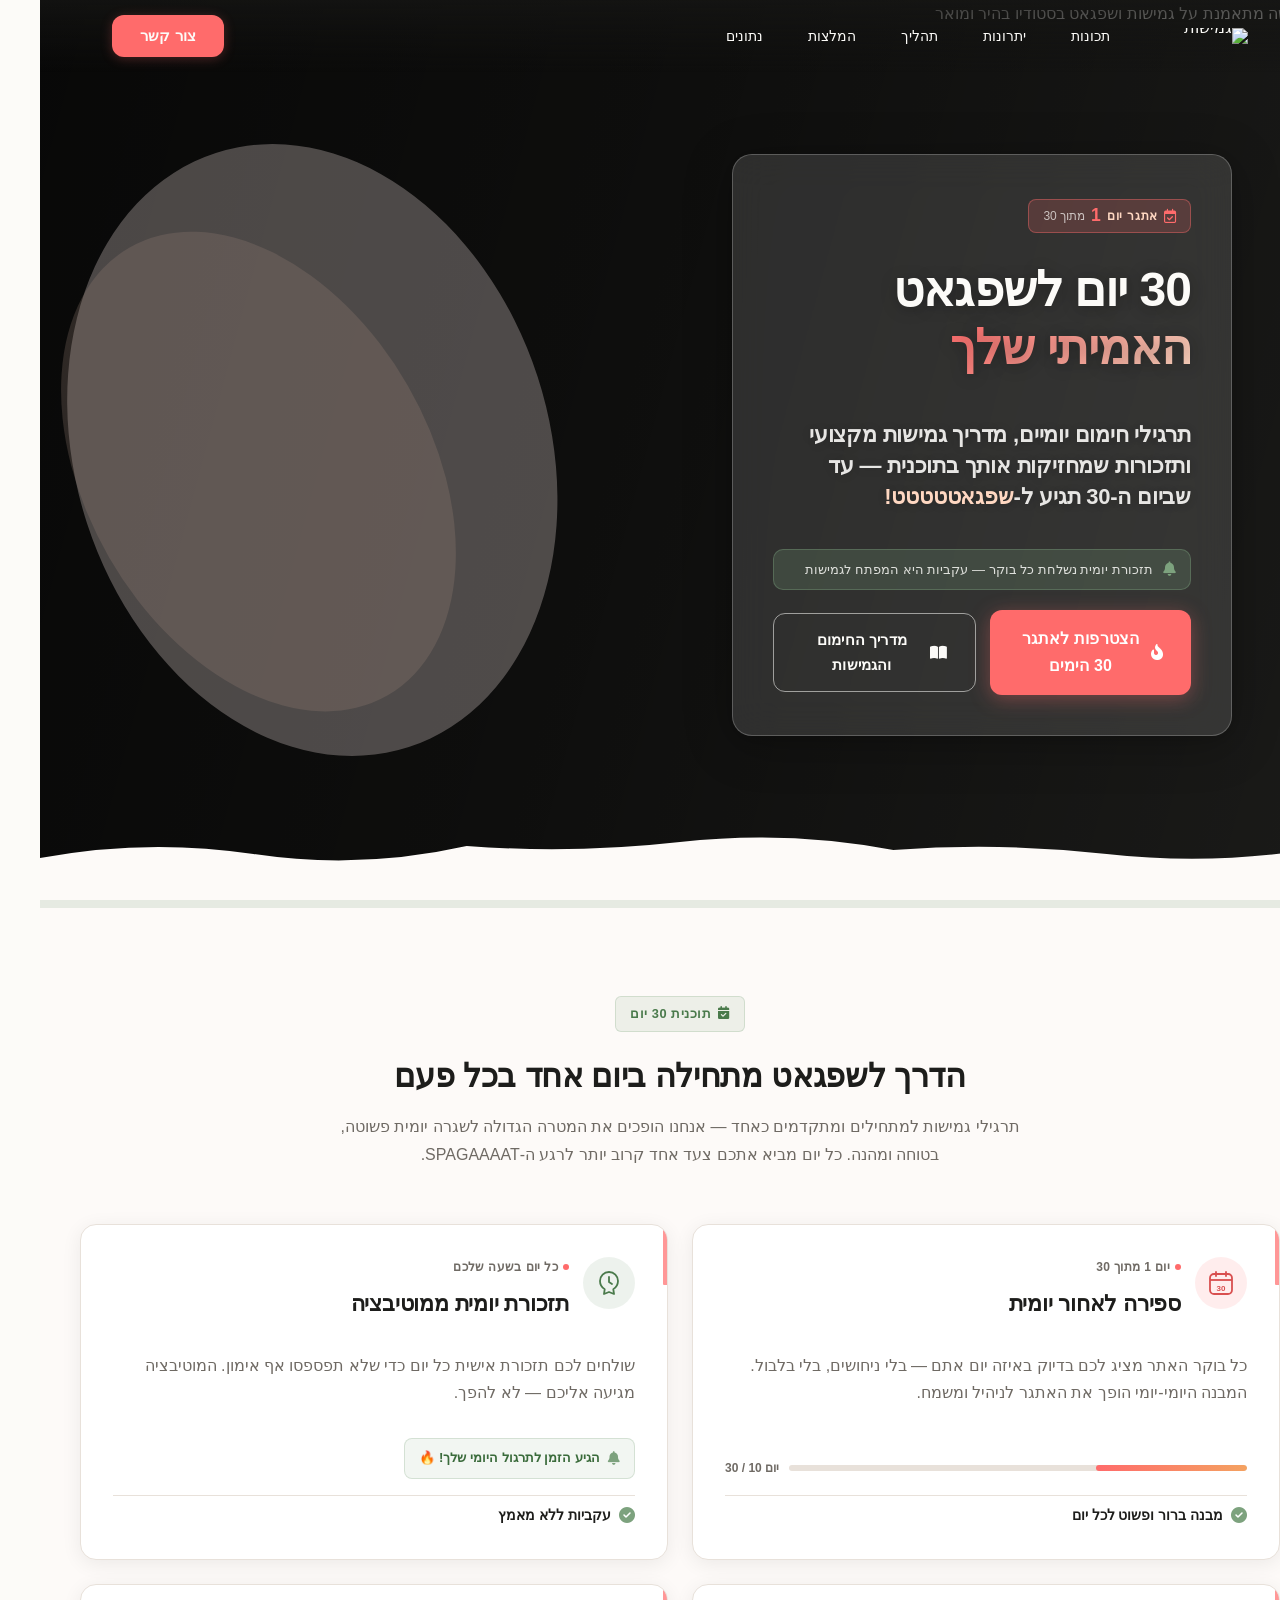
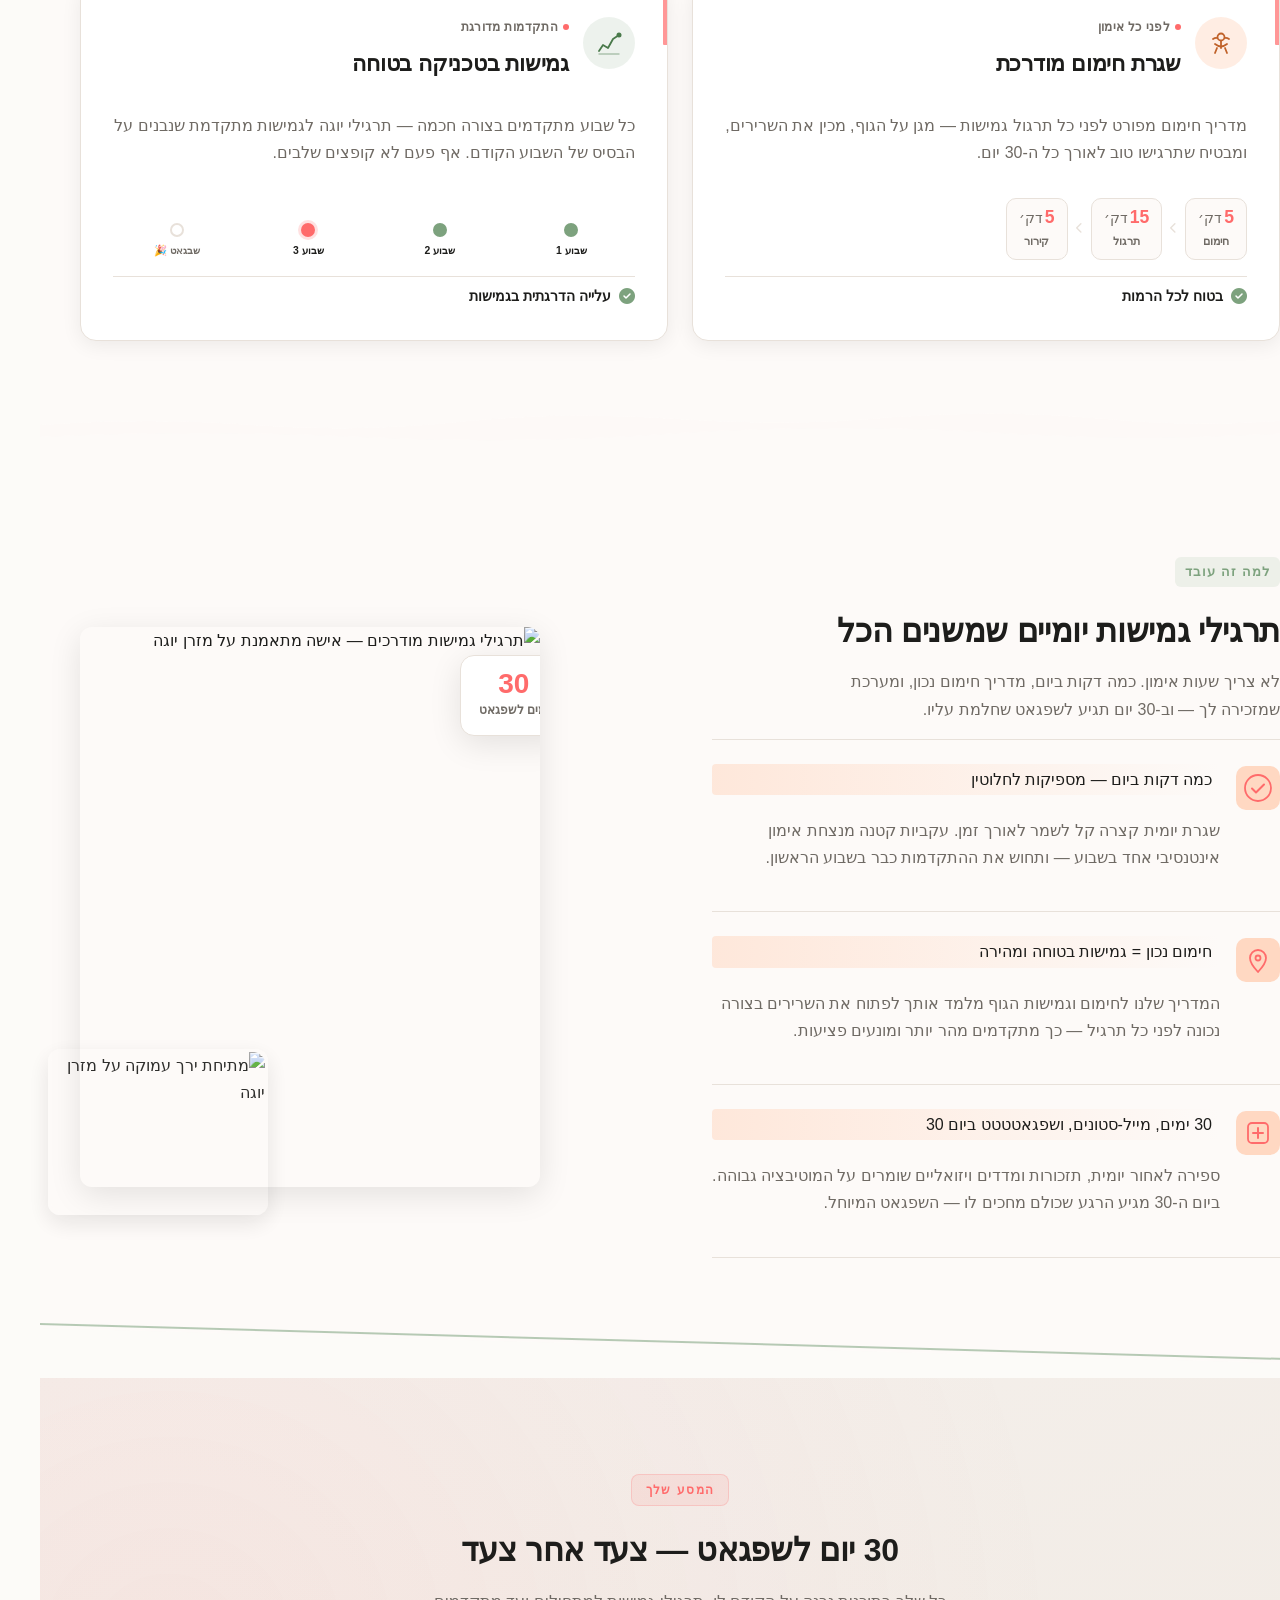
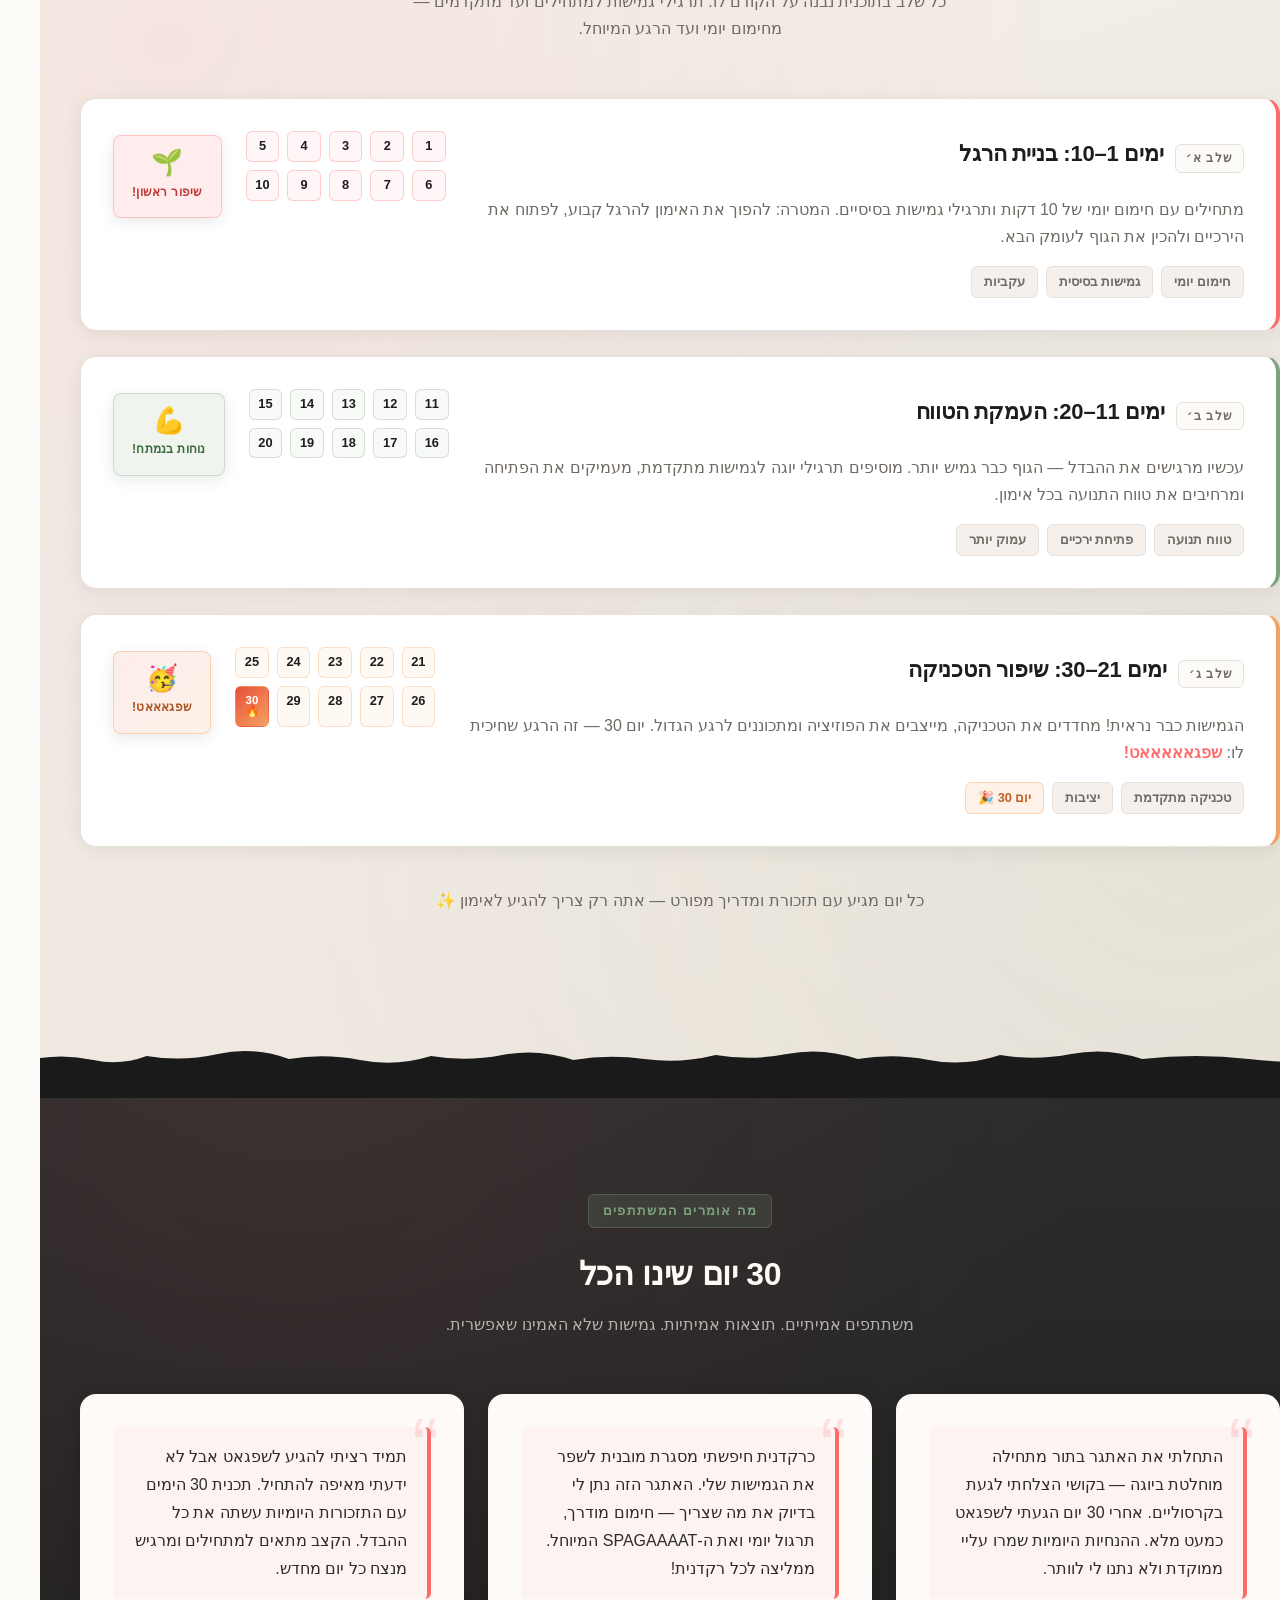
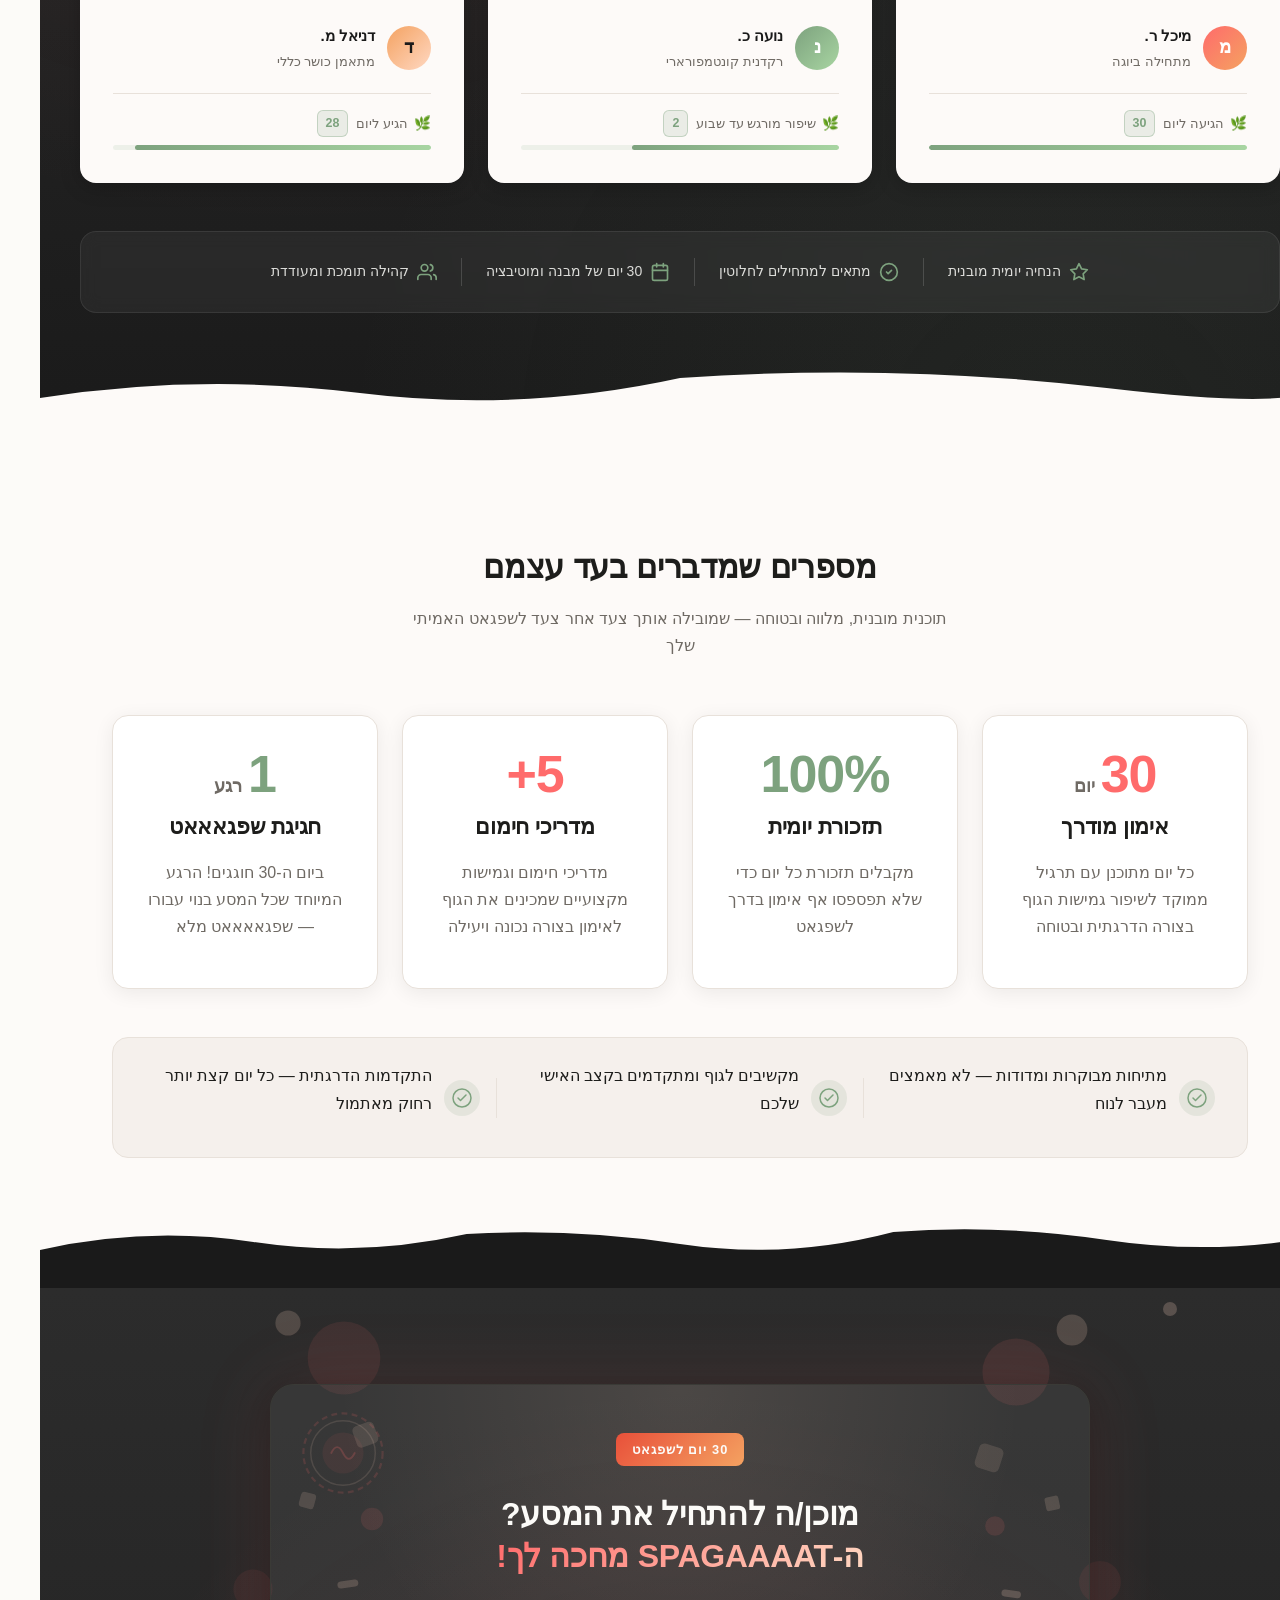
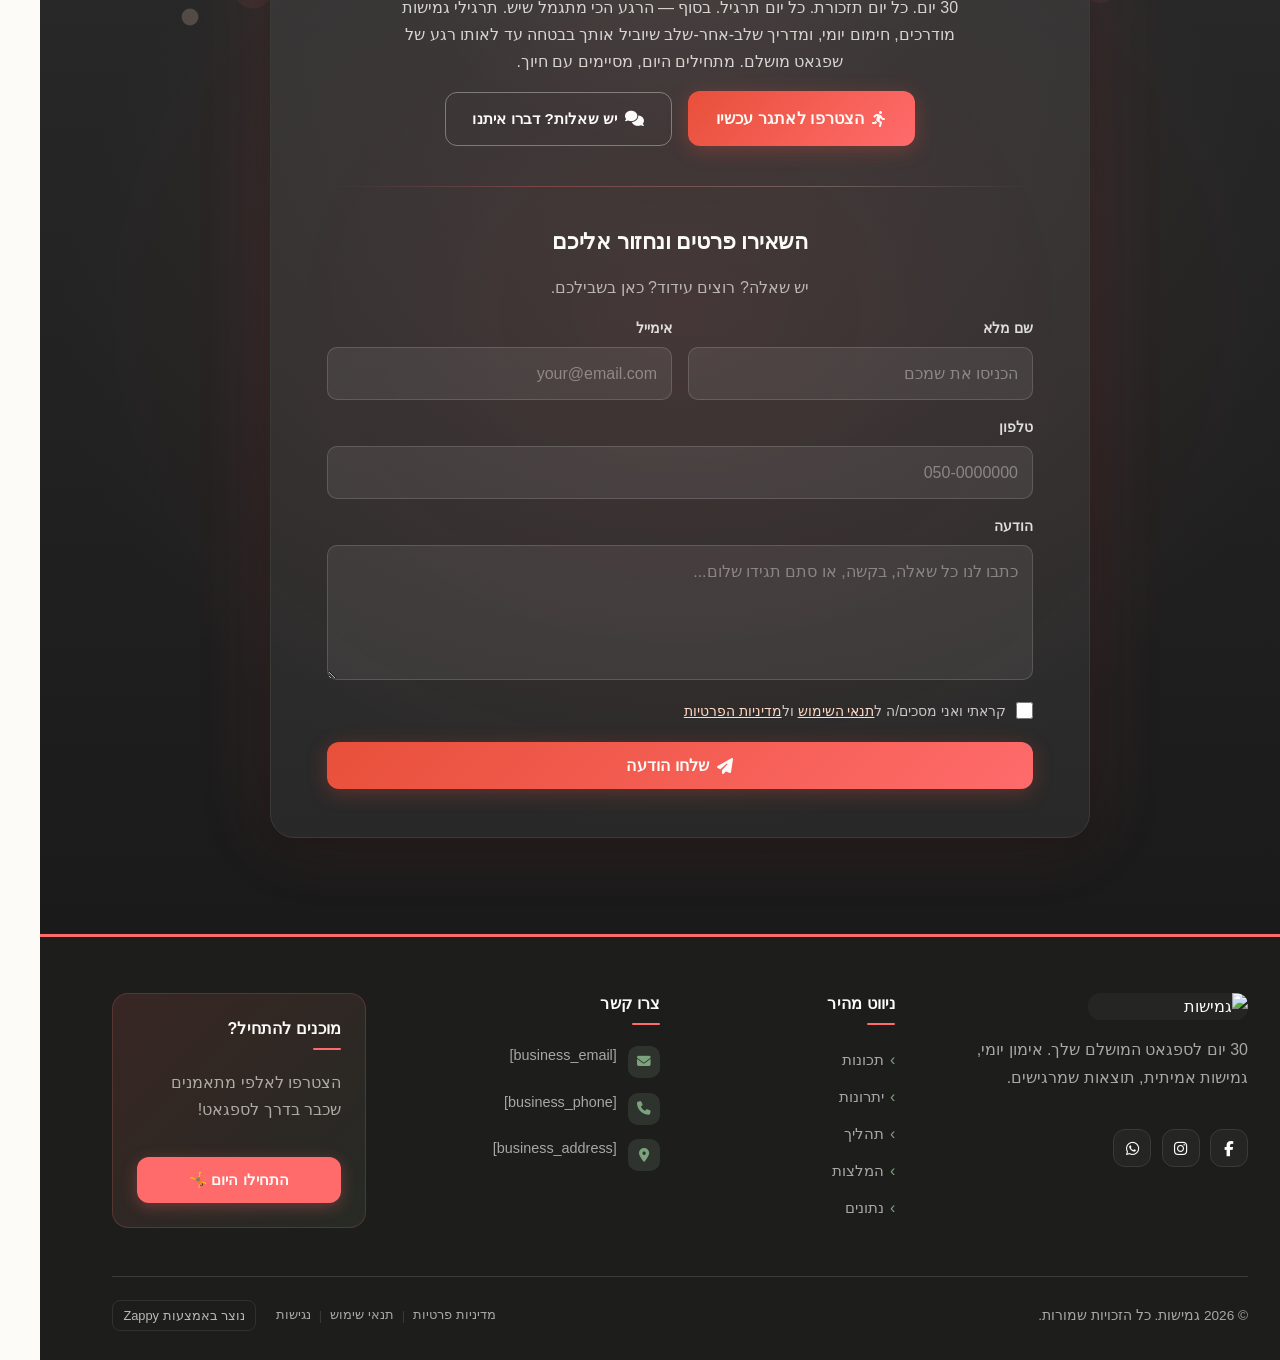
==== index.html @ 439f0828 "Background sync: Progressive GitHub Sync" ====
<!DOCTYPE html>
<html lang="he" dir="rtl">
<head>
    <meta charset="UTF-8">
    <meta name="viewport" content="width=device-width, initial-scale=1.0">
    <meta name="robots" content="index, follow">
    <title>גמישות — גמישות</title>
    <meta name="description" content="A 30-day splits challenge website that counts down each day and sends daily reminders to practice the splits. The site features a warm-up and flexibility guide ">
    <meta name="keywords" content="גמישות, תרגילי גמישות למתחילים, גמישות, תרגילי יוגה לגמישות מתקדמת">
    
    <!-- Favicons -->
    <link rel="icon" type="image/x-icon" href="/assets/favicon.ico">
    <link rel="icon" type="image/png" sizes="16x16" href="/assets/favicon-16x16.png">
    <link rel="icon" type="image/png" sizes="32x32" href="/assets/favicon-32x32.png">
    <link rel="icon" type="image/png" sizes="48x48" href="/assets/favicon-48x48.png">
    <link rel="icon" type="image/png" sizes="192x192" href="/assets/favicon-192x192.png">
    <link rel="icon" type="image/png" sizes="512x512" href="/assets/favicon-512x512.png">
    <link rel="apple-touch-icon" href="/assets/apple-touch-icon.png">
    <!-- Zappy Analytics -->
<script>
(function() {
  'use strict';
  
  // Configuration
  var config = {
    websiteId: 'da59eb76-eee5-4b2c-bd40-662107f26c47',
    apiUrl: 'https://api.zappy5.com/api/analytics/track',
    sessionDuration: 30 * 60 * 1000, // 30 minutes
    visitorDuration: 30 * 24 * 60 * 60 * 1000, // 30 days
    trackPageViews: true,
    trackClicks: true,
    trackFormSubmissions: true
  };
  
  // Generate or retrieve persistent visitor ID (30 days)
  function getVisitorId() {
    var visitorKey = 'zappy_visitor_' + config.websiteId;
    var visitor = null;
    
    try {
      visitor = localStorage.getItem(visitorKey);
      if (visitor) {
        var visitorData = JSON.parse(visitor);
        var now = Date.now();
        
        // Check if visitor ID is still valid (30 days)
        if (now - visitorData.created < config.visitorDuration) {
          // Update last seen timestamp
          visitorData.lastSeen = now;
          localStorage.setItem(visitorKey, JSON.stringify(visitorData));
          return visitorData.id;
        }
      }
    } catch (e) {
      console.warn('Zappy Analytics: LocalStorage not available');
    }
    
    // Generate new visitor ID
    var newVisitorId = 'zv_' + Date.now() + '_' + Math.random().toString(36).substr(2, 9);
    
    try {
      localStorage.setItem(visitorKey, JSON.stringify({
        id: newVisitorId,
        created: Date.now(),
        lastSeen: Date.now()
      }));
    } catch (e) {
      // Continue without local storage
    }
    
    return newVisitorId;
  }
  
  // Generate or retrieve session ID (30 minutes)
  function getSessionId() {
    var sessionKey = 'zappy_session_' + config.websiteId;
    var session = null;
    
    try {
      session = sessionStorage.getItem(sessionKey);
      if (session) {
        var sessionData = JSON.parse(session);
        var now = Date.now();
        
        // Check if session is still valid
        if (now - sessionData.timestamp < config.sessionDuration) {
          // Update timestamp
          sessionData.timestamp = now;
          sessionStorage.setItem(sessionKey, JSON.stringify(sessionData));
          return sessionData.id;
        }
      }
    } catch (e) {
      console.warn('Zappy Analytics: SessionStorage not available');
    }
    
    // Generate new session ID
    var newSessionId = 'zs_' + Date.now() + '_' + Math.random().toString(36).substr(2, 9);
    
    try {
      sessionStorage.setItem(sessionKey, JSON.stringify({
        id: newSessionId,
        timestamp: Date.now()
      }));
    } catch (e) {
      // Continue without session storage
    }
    
    return newSessionId;
  }
  
  var visitorId = getVisitorId();
  var sessionId = getSessionId();
  
  // Track an event
  function trackEvent(eventType, data) {
    data = data || {};
    
    var eventData = {
      website_id: config.websiteId,
      event_type: eventType,
      page_path: window.location.pathname,
      referrer: document.referrer || 'direct',
      visitor_id: visitorId,
      session_id: sessionId,
      metadata: data
    };
    
    // Use sendBeacon if available (better for page unload events)
    if (navigator.sendBeacon) {
      var blob = new Blob([JSON.stringify(eventData)], { type: 'application/json' });
      navigator.sendBeacon(config.apiUrl, blob);
    } else {
      // Fallback to fetch
      fetch(config.apiUrl, {
        method: 'POST',
        headers: {
          'Content-Type': 'application/json'
        },
        body: JSON.stringify(eventData),
        keepalive: true
      }).catch(function(error) {
        console.warn('Zappy Analytics: Failed to track event', error);
      });
    }
  }
  
  // Track page view
  if (config.trackPageViews) {
    trackEvent('pageview', {
      title: document.title,
      url: window.location.href
    });
  }
  
  // Track clicks on important elements
  if (config.trackClicks) {
    document.addEventListener('click', function(e) {
      var target = e.target;
      
      // Track button clicks (counted as actions)
      if (target.tagName === 'BUTTON' || target.closest('button')) {
        var button = target.tagName === 'BUTTON' ? target : target.closest('button');
        trackEvent('click', {
          element: 'button',
          text: button.textContent.trim().substring(0, 100),
          id: button.id || null,
          class: button.className || null
        });
      }
      
      // Track link clicks (navigation - not counted as actions)
      else if (target.tagName === 'A' || target.closest('a')) {
        var link = target.tagName === 'A' ? target : target.closest('a');
        trackEvent('navigation', {
          element: 'link',
          text: link.textContent.trim().substring(0, 100),
          href: link.href,
          external: link.hostname !== window.location.hostname
        });
      }
    }, true);
  }
  
  // Track form submissions
  if (config.trackFormSubmissions) {
    document.addEventListener('submit', function(e) {
      var form = e.target;
      
      trackEvent('form_submit', {
        form_id: form.id || null,
        form_name: form.name || null,
        form_action: form.action || null,
        form_method: form.method || 'GET'
      });
    }, true);
  }
  
  // Track time on page (send on page unload)
  var pageLoadTime = Date.now();
  
  window.addEventListener('beforeunload', function() {
    var timeOnPage = Math.floor((Date.now() - pageLoadTime) / 1000); // in seconds
    
    trackEvent('page_unload', {
      time_on_page: timeOnPage,
      page_path: window.location.pathname
    });
  });
  
  // Expose tracking function globally for custom events
  window.zappyAnalytics = {
    track: trackEvent,
    getVisitorId: function() { return visitorId; },
    getSessionId: function() { return sessionId; }
  };
  
})();
</script>
<!-- End Zappy Analytics -->
    <meta property="og:title" content="גמישות — גמישות">
    <meta property="og:description" content="A 30-day splits challenge website that counts down each day and sends daily reminders to practice the splits. The site features a warm-up and flexibility guide ">
    <meta name="twitter:card" content="summary_large_image">
    <meta name="twitter:title" content="גמישות — גמישות">
    <meta name="twitter:description" content="A 30-day splits challenge website that counts down each day and sends daily reminders to practice the splits. The site features a warm-up and flexibility guide ">
    <meta property="og:type" content="website">
  <meta property="og:locale" content="he_IL">
  
  
  
  
  
  <link rel="stylesheet" href="https://cdnjs.cloudflare.com/ajax/libs/font-awesome/6.4.0/css/all.min.css">

    <!-- Favicons -->
    <link rel="icon" type="image/x-icon" href="/assets/favicon.ico">
    <link rel="icon" type="image/png" sizes="16x16" href="/assets/favicon-16x16.png">
    <link rel="icon" type="image/png" sizes="32x32" href="/assets/favicon-32x32.png">
    <link rel="icon" type="image/png" sizes="48x48" href="/assets/favicon-48x48.png">
    <link rel="icon" type="image/png" sizes="192x192" href="/assets/favicon-192x192.png">
    <link rel="icon" type="image/png" sizes="512x512" href="/assets/favicon-512x512.png">
    <link rel="apple-touch-icon" href="/assets/apple-touch-icon.png">
    <!-- Cookie Consent -->
    <link rel="stylesheet" href="https://cdn.jsdelivr.net/npm/vanilla-cookieconsent@3/dist/cookieconsent.css">
    <script src="https://cdn.jsdelivr.net/npm/vanilla-cookieconsent@3/dist/cookieconsent.umd.js"></script>
    <!-- Mickidum Accessibility Toolbar -->
    <script src="https://cdn.jsdelivr.net/gh/mickidum/acc_toolbar/acctoolbar/acctoolbar.min.js"></script>
    <link rel="stylesheet" href="/styles.css">

    <style id="zappy-dropdown-submenu-styles">
      /* ========== DESKTOP DROPDOWN SUBMENU STYLES ========== */
      /* Base styles for dropdown submenus - parent must be positioned */
      .nav-menu li:has(.sub-menu), nav li:has(.sub-menu), .navbar li:has(.sub-menu), #navMenu li:has(.sub-menu) { position: relative; }
      /* Submenu base - hidden by default */
      .nav-menu .sub-menu, nav .sub-menu, .navbar .sub-menu, #navMenu .sub-menu { display: block !important; position: absolute !important; top: 100%; left: 0; min-width: 220px; background: white; border-radius: 8px; box-shadow: 0 8px 25px rgba(0,0,0,0.15); padding: 8px 0; opacity: 0; visibility: hidden; transform: translateY(10px); transition: all 0.3s ease; z-index: 1000; list-style: none; pointer-events: none; }
      /* CRITICAL: Desktop hover styles to show dropdown */
      .nav-menu li:hover > .sub-menu, nav li:hover > .sub-menu, .navbar li:hover > .sub-menu, #navMenu li:hover > .sub-menu { opacity: 1 !important; visibility: visible !important; transform: translateY(0) !important; pointer-events: auto !important; }
      /* Submenu item styling */
      .sub-menu li { list-style: none; margin: 0; padding: 0; }
      .sub-menu a { display: block !important; padding: 10px 16px !important; color: var(--text-dark, #333) !important; font-weight: 500; text-decoration: none; white-space: nowrap; transition: background-color 0.2s; }
      .sub-menu .zappy-nav-child > a { padding-left: 28px !important; font-size: 0.9em !important; opacity: 0.85 !important; }
      [dir="rtl"] .sub-menu .zappy-nav-child > a, html[lang="he"] .sub-menu .zappy-nav-child > a, html[lang="ar"] .sub-menu .zappy-nav-child > a { padding-left: 10px !important; padding-right: 28px !important; }
      .sub-menu .zappy-nav-parent > a { font-weight: 600 !important; }
      .sub-menu a:hover { background-color: #f5f5f5; }
      /* RTL (Hebrew/Arabic) dropdown positioning */
      [dir="rtl"] .nav-menu .sub-menu, [dir="rtl"] nav .sub-menu, [dir="rtl"] .navbar .sub-menu, html[lang="he"] .nav-menu .sub-menu, html[lang="he"] nav .sub-menu, html[lang="he"] .navbar .sub-menu, html[lang="ar"] .nav-menu .sub-menu, html[lang="ar"] nav .sub-menu, html[lang="ar"] .navbar .sub-menu { left: auto !important; right: 0 !important; }
      /* Hide empty dropdown menus (exclude catalog sub-menus that use <a> children instead of <li>) */
      .sub-menu:empty, .sub-menu:not(:has(li:not(.zappy-hidden-menu-item))):not(:has(> a)), .sub-menu:not(:has(li)):not(:has(> a)) { display: none !important; opacity: 0 !important; visibility: hidden !important; pointer-events: none !important; }
      /* Desktop: show submenu on Menu Group hover */
      li:has(.menu-group-title):hover > .sub-menu { opacity: 1 !important; visibility: visible !important; transform: translateY(0) !important; pointer-events: auto !important; }
      /* Menu Group title styling */
      .nav-menu > li > .menu-group-title, #navMenu > li > .menu-group-title { display: inline-block; padding: 0.5rem 1rem; cursor: default; user-select: none; }
      
      /* ========== MOBILE SUBMENU STYLES ========== */
      @media (max-width: 768px) {
        .nav-menu .sub-menu, nav .sub-menu, .navbar .sub-menu, #navMenu .sub-menu { position: static !important; transform: none !important; box-shadow: none !important; background: transparent !important; max-height: 0; overflow: hidden; opacity: 0; visibility: hidden; transition: max-height 0.3s ease, opacity 0.3s ease; padding: 0 !important; border-radius: 0 !important; }
        .navbar .sub-menu.mobile-expanded, .nav-menu .sub-menu.mobile-expanded, #navMenu .sub-menu.mobile-expanded { max-height: none !important; overflow-y: visible !important; opacity: 1 !important; visibility: visible !important; padding: 8px 0 8px 16px !important; }
        [dir="rtl"] .sub-menu.mobile-expanded, html[lang="he"] .sub-menu.mobile-expanded { padding: 8px 16px 8px 0 !important; }
        /* Disable hover behavior on mobile */
        .nav-menu li:hover > .sub-menu, nav li:hover > .sub-menu, .navbar li:hover > .sub-menu, #navMenu li:hover > .sub-menu { opacity: 0; visibility: hidden; pointer-events: none; }
        .nav-menu li > .sub-menu.mobile-expanded, nav li > .sub-menu.mobile-expanded, .navbar li > .sub-menu.mobile-expanded, #navMenu li > .sub-menu.mobile-expanded { opacity: 1 !important; visibility: visible !important; pointer-events: auto !important; }
        .nav-menu li:has(.sub-menu), nav li:has(.sub-menu), .navbar li:has(.sub-menu), #navMenu li:has(.sub-menu) { display: flex !important; flex-wrap: wrap !important; align-items: center !important; position: relative !important; min-height: 44px !important; }
        .nav-menu li:has(.sub-menu) > a, nav li:has(.sub-menu) > a, .navbar li:has(.sub-menu) > a, #navMenu li:has(.sub-menu) > a { flex: 1 !important; min-width: 0 !important; }
        .nav-menu li:has(.sub-menu) > .menu-group-title, nav li:has(.sub-menu) > .menu-group-title, .navbar li:has(.sub-menu) > .menu-group-title, #navMenu li:has(.sub-menu) > .menu-group-title { flex: 1 !important; min-width: 0 !important; padding: 0 !important; line-height: inherit !important; }
        .nav-menu li:has(.sub-menu) > .sub-menu, nav li:has(.sub-menu) > .sub-menu, .navbar li:has(.sub-menu) > .sub-menu, #navMenu li:has(.sub-menu) > .sub-menu { flex-basis: 100% !important; width: 100% !important; }
        .nav-menu li:has(.sub-menu) > a [class*="chevron"], .nav-menu li:has(.sub-menu) > a [class*="arrow"], .nav-menu li:has(.sub-menu) > a .fa-chevron-down, .nav-menu li:has(.sub-menu) > a .fa-angle-down, nav li:has(.sub-menu) > a [class*="chevron"], nav li:has(.sub-menu) > a [class*="arrow"], #navMenu li:has(.sub-menu) > a [class*="chevron"], #navMenu li:has(.sub-menu) > a [class*="arrow"] { display: none !important; visibility: hidden !important; }
        .mobile-submenu-toggle { display: flex !important; align-items: center !important; justify-content: center !important; width: 44px !important; height: auto !important; background: transparent !important; border: none !important; cursor: pointer !important; color: var(--text-light) !important; position: static !important; flex-shrink: 0 !important; align-self: stretch !important; z-index: 2 !important; padding: 0 !important; margin: 0 !important; }
        .mobile-submenu-toggle::after { content: '' !important; width: 0 !important; height: 0 !important; border-left: 6px solid transparent !important; border-right: 6px solid transparent !important; border-top: 7px solid currentColor !important; transition: transform 0.3s ease !important; }
        .mobile-submenu-toggle.expanded::after { transform: rotate(180deg) !important; }
        .sub-menu a { padding: 10px 0 !important; display: block !important; color: var(--text-light) !important; white-space: normal !important; }
        .sub-menu .zappy-nav-child > a { padding-left: 28px !important; font-size: 0.9em !important; opacity: 0.85 !important; }
        [dir="rtl"] .sub-menu .zappy-nav-child > a, html[lang="he"] .sub-menu .zappy-nav-child > a, html[lang="ar"] .sub-menu .zappy-nav-child > a { padding-left: 0 !important; padding-right: 28px !important; }
        .sub-menu .zappy-nav-parent > a { font-weight: 600 !important; }
        .nav-menu.active, #navMenu.active { max-width: 100vw !important; overflow-x: hidden !important; box-sizing: border-box !important; }
        .navbar .sub-menu li a, nav.navbar .sub-menu li a, .zappy-products-dropdown .sub-menu a { color: var(--text-light) !important; }
      }
      @media (min-width: 769px) { .mobile-submenu-toggle { display: none !important; } }
    </style>

    <style id="mobile-lang-menu-deployed-css">
    @media (max-width: 768px) {
      .lang-switcher,
      .nav-cta-container .lang-switcher,
      .nav-container .lang-switcher,
      .navbar .lang-switcher,
      .navbar .nav-cta-container .lang-switcher,
      .nav-icons-left .lang-switcher,
      .nav-ecommerce-icons .lang-switcher { display: none !important; }
      .mobile-lang-menu { width: 100%; border-top: 1px solid rgba(128,128,128,0.2); padding: 8px 0 0 0; margin-top: 8px; }
      .mobile-lang-toggle { display: flex !important; align-items: center; justify-content: space-between; width: 100%; padding: 12px 16px; background: none; border: none; cursor: pointer; font-size: 15px; color: inherit; font-family: inherit; }
      .mobile-lang-toggle::after { content: ''; display: inline-block; width: 8px; height: 8px; border-right: 2px solid currentColor; border-bottom: 2px solid currentColor; transform: rotate(45deg); transition: transform 0.3s ease; margin-left: 8px; }
      .mobile-lang-toggle.expanded::after { transform: rotate(-135deg); }
      .mobile-lang-options { max-height: 0; overflow: hidden; transition: max-height 0.3s ease; }
      .mobile-lang-options.expanded { max-height: 300px; }
      .mobile-lang-option { display: flex !important; align-items: center; gap: 10px; padding: 10px 24px; text-decoration: none; color: inherit; font-size: 14px; font-family: inherit; }
      .mobile-lang-option:hover { background: rgba(128,128,128,0.1); }
      .mobile-lang-option.active { font-weight: 600; opacity: 0.7; pointer-events: none; }
      .mobile-lang-option img { width: 20px; height: 20px; border-radius: 50%; }
    }
    @media (min-width: 769px) {
      .mobile-lang-menu { display: none !important; }
    }
    </style>

    <style id="zappy-widget-visibility">
      #mic-access-tool-general-button, .mic-access-tool-general-button,
      #mic-init-access-tool .mic-access-tool-general-button, #mic-init-access-tool #mic-access-tool-general-button,
      ._access-icon, #mic-access-tool-box, .mic-access-tool-box,
      #mic-init-access-tool #mic-access-tool-box, div[id*="mic-access-tool-box"], ._access-menu {
        display: none !important; visibility: hidden !important; opacity: 0 !important; pointer-events: none !important;
      }
    </style>
</head>
<body>

  <nav class="navbar" dir="rtl">
  <button class="mobile-toggle" id="mobileToggle" aria-label="Menu">
    <svg class="hamburger-icon" width="24" height="24" viewBox="0 0 24 24" fill="none">
      <path d="M3 12h18M3 6h18M3 18h18" stroke="currentColor" stroke-width="2" stroke-linecap="round"></path>
    </svg>
    <svg class="close-icon" width="24" height="24" viewBox="0 0 24 24" fill="none" style="display: none;">
      <path d="M18 6L6 18M6 6l12 12" stroke="currentColor" stroke-width="2" stroke-linecap="round"></path>
    </svg>
  </button>

  <button class="phone-header-btn" data-phone="[business_phone]" aria-label="Call">
    <svg width="20" height="20" viewBox="0 0 24 24" fill="currentColor">
      <path d="M22 16.92v3a2 2 0 0 1-2.18 2 19.79 19.79 0 0 1-8.63-3.07 19.5 19.5 0 0 1-6-6 19.79 19.79 0 0 1-3.07-8.67A2 2 0 0 1 4.11 2h3a2 2 0 0 1 2 1.72 12.84 12.84 0 0 0 .7 2.81 2 2 0 0 1-.45 2.11L8.09 9.91a16 16 0 0 0 6 6l1.27-1.27a2 2 0 0 1 2.11-.45 12.84 12.84 0 0 0 2.81.7A2 2 0 0 1 22 16.92z"></path>
    </svg>
  </button>

  <div class="nav-container">
    <div class="nav-right-group"><div class="nav-brand">
      <a href="/" class="logo-link">
        <img src="/assets/logo.webp" alt="גמישות" class="logo">
      </a>
    </div><ul class="nav-menu" id="navMenu"><li><a href="#features">תכונות</a></li><li><a href="#benefits">יתרונות</a></li><li><a href="#process">תהליך</a></li><li><a href="#testimonials">המלצות</a></li><li><a href="#stats">נתונים</a></li></ul></div>

    

    <div class="nav-cta-container">
      <a href="#cta" class="nav-cta-btn">צור קשר</a>
    </div>
  </div>
</nav>
<script>

// Navbar Mobile Menu Toggle and Contrast Fix
(function() {
  // Use 'load' event instead of 'DOMContentLoaded' to ensure we run AFTER all other scripts
  window.addEventListener('load', function() {
    
    // FIX MOBILE BUTTON CONTRAST
    // Detect navbar background color and apply contrasting color to mobile buttons
    const navbar = document.querySelector('.navbar, nav, header');
    if (!navbar) {
      console.log('[Navbar] Navbar element not found');
      return;
    }
    
    // DECLARE VARIABLES EARLY to avoid Temporal Dead Zone errors
    // These are used in multiple places below
    let mobileToggle = document.getElementById('mobileToggle') ||
                       document.querySelector('.mobile-toggle') ||
                       document.querySelector('.hamburger') ||
                       document.querySelector('.hamburger-menu') ||
                       document.querySelector('.menu-toggle') ||
                       document.querySelector('.burger-menu') ||
                       document.querySelector('[aria-label="Menu"]') ||
                       document.querySelector('[aria-label="תפריט"]');
    
    const phoneBtn = document.querySelector('.phone-header-btn');
    
    const computedStyle = window.getComputedStyle(navbar);
    let bgColor = computedStyle.backgroundColor;
    
    console.log('[Navbar] Initial navbar background:', bgColor);
    
    // Check if background is transparent or rgba with 0 alpha
    const isTransparent = bgColor === 'transparent' || 
                         bgColor === 'rgba(0, 0, 0, 0)' ||
                         (bgColor.startsWith('rgba') && bgColor.includes(', 0)'));
    
    if (isTransparent) {
      // Check for background-image or gradient
      const bgImage = computedStyle.backgroundImage;
      if (bgImage && bgImage !== 'none') {
        console.log('[Navbar] Navbar has background image/gradient, using dark text');
        bgColor = 'rgb(240, 240, 240)'; // Assume light background
      } else {
        // Transparent navbar - check body background
        const bodyBg = window.getComputedStyle(document.body).backgroundColor;
        console.log('[Navbar] Navbar transparent, using body background:', bodyBg);
        bgColor = bodyBg;
      }
    }
    
    // Calculate luminance to determine if background is light or dark
    const rgb = bgColor.match(/\d+/g);
    if (rgb && rgb.length >= 3) {
      const r = parseInt(rgb[0]);
      const g = parseInt(rgb[1]);
      const b = parseInt(rgb[2]);
      const luminance = (0.299 * r + 0.587 * g + 0.114 * b) / 255;
      
      // Mobile button colors are set by Claude's AI-generated CSS (same as .nav-menu a)
      // No dynamic color overrides needed - colors come from the generated navbar CSS
      console.log('[Navbar] Mobile button colors preserved from Claude CSS (luminance:', luminance.toFixed(2) + ')');
      
      // FIX ICON SIZES - Ensure SVGs are properly sized and visible
      // INJECT CRITICAL CSS TO OVERRIDE ANY CONFLICTING RULES
      const criticalCSS = document.createElement('style');
      criticalCSS.id = 'zappy-mobile-nav-fix';
      const htmlLang = document.documentElement.lang || 'en';
      const htmlDir = document.documentElement.dir || 'ltr';
      // Check both dir attribute AND lang for RTL detection
      // dir="rtl" is the most reliable indicator
      const isRTL = htmlDir === 'rtl' || htmlLang === 'he' || htmlLang === 'ar';
      
      criticalCSS.textContent = `
        /* Hide mobile buttons on desktop, show only on mobile */
        @media (min-width: 769px) {
          .mobile-toggle,
          .phone-header-btn {
            display: none !important;
          }
        }
        
        /* Show and position mobile buttons correctly on mobile */
        @media (max-width: 768px) {
          .mobile-toggle,
          .phone-header-btn {
            position: absolute !important;
            top: 50% !important;
            transform: translateY(-50%) !important;
            z-index: 1001 !important;
            display: flex !important;
            align-items: center !important;
            justify-content: center !important;
            width: 36px !important;
            height: 36px !important;
            border-radius: 50% !important;
            border: none !important;
            cursor: pointer !important;
            padding: 6px !important;
            background: none !important;
            color: var(--nav-text, var(--text-light)) !important;
          }
          
          /* LTR positioning (default): hamburger LEFT, phone RIGHT */
          html:not([dir="rtl"]):not([lang="he"]):not([lang="ar"]) .mobile-toggle,
          html[dir="ltr"] .mobile-toggle {
            left: 12px !important;
            right: auto !important;
          }
          html:not([dir="rtl"]):not([lang="he"]):not([lang="ar"]) .phone-header-btn,
          html[dir="ltr"] .phone-header-btn {
            right: 12px !important;
            left: auto !important;
          }
          
          /* RTL positioning: hamburger RIGHT, phone LEFT */
          html[dir="rtl"] .mobile-toggle,
          html[lang="he"] .mobile-toggle,
          html[lang="ar"] .mobile-toggle {
            right: 12px !important;
            left: auto !important;
          }
          html[dir="rtl"] .phone-header-btn,
          html[lang="he"] .phone-header-btn,
          html[lang="ar"] .phone-header-btn {
            left: 12px !important;
            right: auto !important;
          }
          
          /* CRITICAL: Ensure nav-container has min-height on mobile */
          /* All children are positioned absolutely/fixed on mobile, so height:auto collapses to 0 */
          .nav-container {
            min-height: 70px !important;
            position: relative !important;
          }
          
          /* Ensure SVG icons are properly sized and inherit color */
          .mobile-toggle svg,
          .phone-header-btn svg {
            width: 24px !important;
            height: 24px !important;
            /* Don't force display - let JavaScript control hamburger/close toggle */
          }
          
          /* Reset nav-cta-container on mobile - remove desktop box-shadow/padding */
          /* that creates a visible ghost box when CTA button is hidden */
          .nav-cta-container {
            box-shadow: none !important;
            padding: 0 !important;
          }
          
          /* Hide nav-cta-container entirely on mobile when there's no lang-switcher */
          /* (only the CTA button is inside, and it's hidden on mobile) */
          .nav-cta-container:not(:has(.lang-switcher)) {
            display: none !important;
          }
          
          /* CRITICAL: Prevent hero image fade gradient from bleeding over headline text */
          /* The .image-fade-gradient has bottom: -30px (extends below parent) */
          /* On mobile stacked layout, this overlaps the h1 text below the image */
          .hero-image-column {
            overflow: hidden !important;
          }
          .image-fade-gradient {
            bottom: 0 !important;
          }
          
          /* Hide desktop language switcher on mobile - hamburger menu handles it */
          /* High specificity to override stored CSS */
          .lang-switcher,
          .nav-cta-container .lang-switcher,
          .nav-container .lang-switcher,
          .navbar .lang-switcher,
          .navbar .nav-cta-container .lang-switcher {
            display: none !important;
          }
        }
      `;
      
      // Remove existing fix if present and inject new one
      const existing = document.getElementById('zappy-mobile-nav-fix');
      if (existing) existing.remove();
      document.head.appendChild(criticalCSS);
      
      console.log('[Navbar] Critical CSS injected for mobile nav positioning');
      
      // ONLY apply inline positioning styles on mobile viewport
      // On desktop, the CSS handles hiding these buttons with display: none
      // Inline styles were breaking desktop layout by overriding CSS
      const isMobileViewport = window.innerWidth <= 768;
      
      if (mobileToggle) {
        // Icon sizing applies to all viewports for consistency
        const hamburgerIcon = mobileToggle.querySelector('.hamburger-icon');
        const closeIcon = mobileToggle.querySelector('.close-icon');
        
        if (hamburgerIcon) {
          hamburgerIcon.style.setProperty('width', '24px', 'important');
          hamburgerIcon.style.setProperty('height', '24px', 'important');
          hamburgerIcon.style.setProperty('display', 'block', 'important'); // Show hamburger by default
        }
        if (closeIcon) {
          closeIcon.style.setProperty('width', '24px', 'important');
          closeIcon.style.setProperty('height', '24px', 'important');
          closeIcon.style.setProperty('display', 'none', 'important'); // Hide close icon by default
        }
        
        // ONLY set positioning inline styles on mobile
        if (isMobileViewport) {
          mobileToggle.style.setProperty('position', 'absolute', 'important');
          mobileToggle.style.setProperty('top', '50%', 'important');
          mobileToggle.style.setProperty('transform', 'translateY(-50%)', 'important');
          mobileToggle.style.setProperty('z-index', '1001', 'important');
          
          // Clear any inline left/right so CSS can take over based on html[dir]
          mobileToggle.style.removeProperty('left');
          mobileToggle.style.removeProperty('right');
          
          console.log('[Navbar] Mobile toggle positioning applied (mobile viewport)');
        } else {
          // On desktop, clear any positioning styles to let CSS handle it
          mobileToggle.style.removeProperty('position');
          mobileToggle.style.removeProperty('top');
          mobileToggle.style.removeProperty('transform');
          mobileToggle.style.removeProperty('z-index');
          mobileToggle.style.removeProperty('left');
          mobileToggle.style.removeProperty('right');
          console.log('[Navbar] Desktop viewport - cleared mobile toggle inline positioning');
        }
      }
      
      if (phoneBtn) {
        // Icon sizing applies to all viewports
        const phoneIcon = phoneBtn.querySelector('svg');
        if (phoneIcon) {
          phoneIcon.style.width = '24px';
          phoneIcon.style.height = '24px';
          phoneIcon.setAttribute('width', '24');
          phoneIcon.setAttribute('height', '24');
        }
        
        // ONLY set positioning inline styles on mobile
        if (isMobileViewport) {
          phoneBtn.style.setProperty('position', 'absolute', 'important');
          phoneBtn.style.setProperty('top', '50%', 'important');
          phoneBtn.style.setProperty('transform', 'translateY(-50%)', 'important');
          phoneBtn.style.setProperty('z-index', '1001', 'important');
          
          // Clear any inline left/right so CSS can take over based on html[dir]
          phoneBtn.style.removeProperty('left');
          phoneBtn.style.removeProperty('right');
          
          console.log('[Navbar] Phone button positioning applied (mobile viewport)');
        } else {
          // On desktop, clear any positioning styles to let CSS handle it
          phoneBtn.style.removeProperty('position');
          phoneBtn.style.removeProperty('top');
          phoneBtn.style.removeProperty('transform');
          phoneBtn.style.removeProperty('z-index');
          phoneBtn.style.removeProperty('left');
          phoneBtn.style.removeProperty('right');
          console.log('[Navbar] Desktop viewport - cleared phone button inline positioning');
        }
      }
    } else {
      console.log('[Navbar] Could not parse background color:', bgColor);
    }
    
    // MOBILE MENU TOGGLE
    // Re-query in case DOM changed (mobileToggle already declared at top of function)
    mobileToggle = document.getElementById('mobileToggle') ||
                   document.querySelector('.mobile-toggle') ||
                   document.querySelector('.hamburger') ||
                   document.querySelector('.hamburger-menu') ||
                   document.querySelector('.menu-toggle') ||
                   document.querySelector('.burger-menu') ||
                   document.querySelector('[aria-label="Menu"]') ||
                   document.querySelector('[aria-label="תפריט"]');
    
    // EXPANDED SEARCH: Find nav menu by ID or class
    const navMenu = document.getElementById('navMenu') ||
                  document.querySelector('.nav-menu') ||
                  document.querySelector('.nav-links') ||
                  document.querySelector('nav ul:not(.submenu)');
    
    if (!mobileToggle || !navMenu) {
      console.log('[Navbar] Mobile toggle or menu not found:', { toggle: !!mobileToggle, menu: !!navMenu });
      return;
    }
    
    // Ensure navMenu has ID for CSS targeting
    if (!navMenu.id) {
      navMenu.id = 'navMenu';
    }
    
    console.log('[Navbar] Initializing mobile menu...');
    
    // Remove any existing event listeners by cloning the button
    const newToggle = mobileToggle.cloneNode(true);
    mobileToggle.parentNode.replaceChild(newToggle, mobileToggle);
    
    // Toggle menu on button click - use newToggle now
    newToggle.addEventListener('click', function(e) {
      e.preventDefault();
      e.stopPropagation();
      
      const hamburgerIcon = this.querySelector('.hamburger-icon');
      const closeIcon = this.querySelector('.close-icon');
      const isActive = navMenu.classList.contains('active');
      
      if (isActive) {
        // Close menu
        navMenu.classList.remove('active');
        if (hamburgerIcon) hamburgerIcon.style.setProperty('display', 'block', 'important');
        if (closeIcon) closeIcon.style.setProperty('display', 'none', 'important');
        document.body.style.overflow = '';
        console.log('[Navbar] Menu closed');
      } else {
        // Open menu
        navMenu.classList.add('active');
        if (hamburgerIcon) hamburgerIcon.style.setProperty('display', 'none', 'important');
        if (closeIcon) closeIcon.style.setProperty('display', 'block', 'important');
        document.body.style.overflow = 'hidden';
        console.log('[Navbar] Menu opened');
      }
    });
    
    // Close menu when clicking nav links (but NOT dropdown toggles)
    const navLinks = navMenu.querySelectorAll('a');
    navLinks.forEach(function(link) {
      link.addEventListener('click', function() {
        // Don't close if it's a dropdown child (unless it's a real navigation link)
        if (this.getAttribute('href') === '#') return;
        
        const hamburgerIcon = newToggle.querySelector('.hamburger-icon');
        const closeIcon = newToggle.querySelector('.close-icon');
        
        navMenu.classList.remove('active');
        if (hamburgerIcon) hamburgerIcon.style.setProperty('display', 'block', 'important');
        if (closeIcon) closeIcon.style.setProperty('display', 'none', 'important');
        document.body.style.overflow = '';
        console.log('[Navbar] Menu closed (link clicked)');
      });
    });
    
    // DROPDOWN MENU TOGGLE (for mobile and touch devices)
    var dropdownToggles = navMenu.querySelectorAll('.dropdown-toggle');
    dropdownToggles.forEach(function(toggle) {
      toggle.addEventListener('click', function(e) {
        e.preventDefault();
        e.stopPropagation();
        var parent = this.closest('.nav-dropdown');
        if (!parent) return;
        
        // Close other open dropdowns at the same level
        var siblings = parent.parentNode.querySelectorAll('.nav-dropdown.open');
        siblings.forEach(function(sib) {
          if (sib !== parent) sib.classList.remove('open');
        });
        
        parent.classList.toggle('open');
        console.log('[Navbar] Dropdown toggled:', parent.classList.contains('open') ? 'open' : 'closed');
      });
    });
    
    // Close dropdowns when clicking outside
    document.addEventListener('click', function(e) {
      if (!e.target.closest('.nav-dropdown')) {
        var openDropdowns = document.querySelectorAll('.nav-dropdown.open');
        openDropdowns.forEach(function(dd) { dd.classList.remove('open'); });
      }
    });
    
    console.log('[Navbar] Dropdown handlers initialized for ' + dropdownToggles.length + ' dropdowns');
    
    // Phone button functionality (phoneBtn already declared at top of function)
    if (phoneBtn) {
      phoneBtn.addEventListener('click', function() {
        // Get phone number from placeholder in page or use default
        const phoneLinks = document.querySelectorAll('a[href^="tel:"]');
        const phoneNumber = phoneLinks.length > 0 
          ? phoneLinks[0].getAttribute('href').replace('tel:', '')
          : '[business_phone]';
        
        window.location.href = 'tel:' + phoneNumber;
        console.log('[Navbar] Phone button clicked');
      });
    }
    
    console.log('[Navbar] Mobile menu initialized successfully');
    
    // === WHATSAPP BUTTON VISIBILITY FIX ===
    // Ensure WhatsApp floating button is hidden on desktop and visible on mobile
    // IMPORTANT: Only target the floating button by its class, NOT generic wa.me links
    const handleWhatsAppVisibility = function() {
      const whatsappBtn = document.querySelector('.whatsapp-float');
      if (whatsappBtn) {
        const isDesktop = window.innerWidth >= 769;
        if (isDesktop) {
          whatsappBtn.style.setProperty('display', 'none', 'important');
          whatsappBtn.style.setProperty('visibility', 'hidden', 'important');
          whatsappBtn.style.setProperty('opacity', '0', 'important');
          whatsappBtn.style.setProperty('pointer-events', 'none', 'important');
          console.log('[WhatsApp] Button hidden on desktop');
        } else {
          whatsappBtn.style.removeProperty('display');
          whatsappBtn.style.removeProperty('visibility');
          whatsappBtn.style.removeProperty('opacity');
          whatsappBtn.style.removeProperty('pointer-events');
          console.log('[WhatsApp] Button visible on mobile');
        }
      }
    };
    
    // Run on load
    handleWhatsAppVisibility();
    
    // Run on resize with debouncing
    let resizeTimer;
    window.addEventListener('resize', function() {
      clearTimeout(resizeTimer);
      resizeTimer = setTimeout(handleWhatsAppVisibility, 100);
    });
  });
})();

</script>
  
  <main>
    <section id="hero" class="index-hero-section" data-layout-spec="בית-hero" dir="rtl" data-hero-type="fullscreen-scrim">
  <!-- Background Image -->
  <div class="index-hero-bg">
    <img data-hero-bg="true" data-placeholder="index-hero-image-1" data-context="Bright natural-light yoga and stretching studio with warm wooden floors, large windows letting in golden morning light, a young woman in athletic wear performing a deep flexibility pose (low lunge or straddle stretch) on a colorful yoga mat, lush green plants in the background, airy and optimistic wellness atmosphere" width="1200" height="700" src="/assets/site-index-hero-image-1.webp" alt="אישה מתאמנת על גמישות ושפגאט בסטודיו בהיר ומואר">
  </div>

  <!-- Scrim Overlay -->
  <div class="index-hero-scrim" aria-hidden="true"></div>

  <!-- Decorative organic petal shape -->
  <div class="index-hero-petal" aria-hidden="true">
    <svg viewBox="0 0 520 600" fill="none" xmlns="http://www.w3.org/2000/svg" data-no-icon-edit="true" aria-hidden="true">
      <ellipse cx="290" cy="300" rx="220" ry="290" fill="#FFF0ED" fill-opacity="0.45" transform="rotate(-18 290 300)"></ellipse>
      <ellipse cx="240" cy="320" rx="160" ry="240" fill="#FFD8C2" fill-opacity="0.25" transform="rotate(-30 240 320)"></ellipse>
    </svg>
  </div>

  <!-- Hero Content Card -->
  <div class="index-hero-container">
    <div class="index-hero-card">

      <!-- Day Chip -->
      <div class="index-hero-day-chip">
        <span class="index-hero-chip-icon"><i class="fa-regular fa-calendar-check"></i></span>
        <span class="index-hero-chip-label">אתגר יום</span>
        <span class="index-hero-chip-number">1</span>
        <span class="index-hero-chip-of">מתוך 30</span>
      </div>

      <!-- Headline -->
      <h1 class="index-hero-h1">30 יום לשפגאט<br><span class="index-hero-h1-accent">האמיתי שלך</span></h1>

      <!-- Subtitle -->
      <h3 class="index-hero-subtitle">תרגילי חימום יומיים, מדריך גמישות מקצועי ותזכורות שמחזיקות אותך בתוכנית — עד שביום ה-30 תגיע ל-<strong>שפגאטטטטט!</strong></h3>

      <!-- Reminder Strip -->
      <div class="index-hero-reminder-strip">
        <span class="index-hero-reminder-icon" aria-hidden="true"><i class="fa-solid fa-bell"></i></span>
        <span class="index-hero-reminder-text">תזכורת יומית נשלחת כל בוקר — עקביות היא המפתח לגמישות</span>
      </div>

      <!-- CTAs -->
      <div class="index-hero-ctas">
        <a href="#join" class="index-hero-btn-primary">
          <i class="fa-solid fa-fire-flame-curved"></i>
          הצטרפות לאתגר 30 הימים
        </a>
        <a href="#guide" class="index-hero-btn-secondary">
          <i class="fa-solid fa-book-open"></i>
          מדריך החימום והגמישות
        </a>
      </div>

    </div>
  </div>

  <!-- Bottom Divider -->
  <div class="index-hero-divider-wrapper">
    <svg data-no-icon-edit="true" aria-hidden="true" viewBox="0 0 1440 90" preserveAspectRatio="none" xmlns="http://www.w3.org/2000/svg">
      <path d="M0,90 L0,48 Q120,28 240,44 T480,36 Q600,44 720,32 T960,40 Q1080,32 1200,44 T1440,38 L1440,90 Z" fill="#FDFAF8"></path>
    </svg>
  </div>
</section>

<section id="features" class="index-features-section" dir="rtl" data-layout-spec="בית-features">
  <!-- Decorative sage ribbon -->
  <div class="ifs-ribbon" aria-hidden="true">
    <svg data-no-icon-edit="true" aria-hidden="true" viewBox="0 0 1200 8" preserveAspectRatio="none" xmlns="http://www.w3.org/2000/svg"><rect width="1200" height="8" fill="#7DA27E" opacity="0.18"></rect></svg>
  </div>

  <div class="ifs-container">
    <!-- Intro block -->
    <div class="ifs-intro">
      <span class="ifs-eyebrow"><i class="fa-solid fa-calendar-check" aria-hidden="true"></i> תוכנית 30 יום</span>
      <h2 class="ifs-title">הדרך לשפגאט מתחילה ביום אחד בכל פעם</h2>
      <p class="ifs-subtitle">תרגילי גמישות למתחילים ומתקדמים כאחד — אנחנו הופכים את המטרה הגדולה לשגרה יומית פשוטה, בטוחה ומהנה. כל יום מביא אתכם צעד אחד קרוב יותר לרגע ה-SPAGAAAAT.</p>
    </div>

    <!-- 4-card grid -->
    <div class="ifs-grid">

      <!-- Card 1: Countdown -->
      <article class="ifs-card">
        <div class="ifs-card-top">
          <div class="ifs-icon-circle ifs-icon-coral">
            <svg data-element-type="icon" data-icon-type="svg" width="28" height="28" viewBox="0 0 28 28" fill="none" xmlns="http://www.w3.org/2000/svg" aria-hidden="true">
              <rect x="3" y="5" width="22" height="20" rx="4" stroke="currentColor" stroke-width="1.8"></rect>
              <path d="M3 11h22" stroke="currentColor" stroke-width="1.8"></path>
              <path d="M9 3v4M19 3v4" stroke="currentColor" stroke-width="1.8" stroke-linecap="round"></path>
              <text x="14" y="22" text-anchor="middle" font-size="8" font-weight="700" fill="currentColor" font-family="Manrope,Inter,sans-serif">30</text>
            </svg>
          </div>
          <div class="ifs-card-header">
            <span class="ifs-day-dot">יום 1 מתוך 30</span>
            <h3 class="ifs-card-title">ספירה לאחור יומית</h3>
          </div>
        </div>
        <p class="ifs-card-desc">כל בוקר האתר מציג לכם בדיוק באיזה יום אתם — בלי ניחושים, בלי בלבול. המבנה היומי-יומי הופך את האתגר לניהיל ומשמח.</p>
        <div class="ifs-progress-wrap">
          <div class="ifs-progress-bar">
            <div class="ifs-progress-fill" style="width: 33%"></div>
          </div>
          <span class="ifs-progress-label">יום 10 / 30</span>
        </div>
        <div class="ifs-check-row">
          <i class="fa-solid fa-circle-check ifs-check-icon" aria-hidden="true"></i>
          <span>מבנה ברור ופשוט לכל יום</span>
        </div>
      </article>

      <!-- Card 2: Daily Reminder -->
      <article class="ifs-card">
        <div class="ifs-card-top">
          <div class="ifs-icon-circle ifs-icon-sage">
            <svg data-element-type="icon" data-icon-type="svg" width="28" height="28" viewBox="0 0 28 28" fill="none" xmlns="http://www.w3.org/2000/svg" aria-hidden="true">
              <path d="M14 3C9.03 3 5 7.03 5 12c0 3.5 1.9 6.55 4.72 8.22L9 25l5-2 5 2-.72-4.78A9.96 9.96 0 0 0 23 12c0-4.97-4.03-9-9-9Z" stroke="currentColor" stroke-width="1.8" stroke-linejoin="round"></path>
              <path d="M14 8v5l3 2" stroke="currentColor" stroke-width="1.8" stroke-linecap="round" stroke-linejoin="round"></path>
            </svg>
          </div>
          <div class="ifs-card-header">
            <span class="ifs-day-dot">כל יום בשעה שלכם</span>
            <h3 class="ifs-card-title">תזכורת יומית ממוטיבציה</h3>
          </div>
        </div>
        <p class="ifs-card-desc">שולחים לכם תזכורת אישית כל יום כדי שלא תפספסו אף אימון. המוטיבציה מגיעה אליכם — לא להפך.</p>
        <div class="ifs-notification-pill">
          <i class="fa-solid fa-bell" aria-hidden="true"></i>
          <span>הגיע הזמן לתרגול היומי שלך! 🔥</span>
        </div>
        <div class="ifs-check-row">
          <i class="fa-solid fa-circle-check ifs-check-icon" aria-hidden="true"></i>
          <span>עקביות ללא מאמץ</span>
        </div>
      </article>

      <!-- Card 3: Warm-up -->
      <article class="ifs-card">
        <div class="ifs-card-top">
          <div class="ifs-icon-circle ifs-icon-peach">
            <svg data-element-type="icon" data-icon-type="svg" width="28" height="28" viewBox="0 0 28 28" fill="none" xmlns="http://www.w3.org/2000/svg" aria-hidden="true">
              <circle cx="14" cy="8" r="3.5" stroke="currentColor" stroke-width="1.8"></circle>
              <path d="M14 12v7" stroke="currentColor" stroke-width="1.8" stroke-linecap="round"></path>
              <path d="M8 15c2 1.5 4.5 2.5 6 2.5s4-1 6-2.5" stroke="currentColor" stroke-width="1.8" stroke-linecap="round"></path>
              <path d="M10 19l-2 5M18 19l2 5" stroke="currentColor" stroke-width="1.8" stroke-linecap="round"></path>
              <path d="M6 10c1.5-1 3-1.5 4-1" stroke="currentColor" stroke-width="1.8" stroke-linecap="round"></path>
              <path d="M22 10c-1.5-1-3-1.5-4-1" stroke="currentColor" stroke-width="1.8" stroke-linecap="round"></path>
            </svg>
          </div>
          <div class="ifs-card-header">
            <span class="ifs-day-dot">לפני כל אימון</span>
            <h3 class="ifs-card-title">שגרת חימום מודרכת</h3>
          </div>
        </div>
        <p class="ifs-card-desc">מדריך חימום מפורט לפני כל תרגול גמישות — מגן על הגוף, מכין את השרירים, ומבטיח שתרגישו טוב לאורך כל ה-30 יום.</p>
        <div class="ifs-steps-row">
          <div class="ifs-step"><span class="ifs-step-num">5<small>דק׳</small></span><span class="ifs-step-label">חימום</span></div>
          <div class="ifs-step-arrow" aria-hidden="true"><i class="fa-solid fa-chevron-left"></i></div>
          <div class="ifs-step"><span class="ifs-step-num">15<small>דק׳</small></span><span class="ifs-step-label">תרגול</span></div>
          <div class="ifs-step-arrow" aria-hidden="true"><i class="fa-solid fa-chevron-left"></i></div>
          <div class="ifs-step"><span class="ifs-step-num">5<small>דק׳</small></span><span class="ifs-step-label">קירור</span></div>
        </div>
        <div class="ifs-check-row">
          <i class="fa-solid fa-circle-check ifs-check-icon" aria-hidden="true"></i>
          <span>בטוח לכל הרמות</span>
        </div>
      </article>

      <!-- Card 4: Flexibility Progression -->
      <article class="ifs-card">
        <div class="ifs-card-top">
          <div class="ifs-icon-circle ifs-icon-sage">
            <svg data-element-type="icon" data-icon-type="svg" width="28" height="28" viewBox="0 0 28 28" fill="none" xmlns="http://www.w3.org/2000/svg" aria-hidden="true">
              <path d="M4 22 L8 16 L13 19 L18 10 L24 6" stroke="currentColor" stroke-width="1.8" stroke-linecap="round" stroke-linejoin="round"></path>
              <circle cx="24" cy="6" r="2.5" fill="currentColor"></circle>
              <path d="M4 25h20" stroke="currentColor" stroke-width="1.4" stroke-linecap="round" opacity="0.4"></path>
            </svg>
          </div>
          <div class="ifs-card-header">
            <span class="ifs-day-dot">התקדמות מדורגת</span>
            <h3 class="ifs-card-title">גמישות בטכניקה בטוחה</h3>
          </div>
        </div>
        <p class="ifs-card-desc">כל שבוע מתקדמים בצורה חכמה — תרגילי יוגה לגמישות מתקדמת שנבנים על הבסיס של השבוע הקודם. אף פעם לא קופצים שלבים.</p>
        <div class="ifs-week-dots">
          <div class="ifs-week-item ifs-week-done"><span class="ifs-week-dot"></span><span class="ifs-week-lbl">שבוע 1</span></div>
          <div class="ifs-week-item ifs-week-done"><span class="ifs-week-dot"></span><span class="ifs-week-lbl">שבוע 2</span></div>
          <div class="ifs-week-item ifs-week-active"><span class="ifs-week-dot"></span><span class="ifs-week-lbl">שבוע 3</span></div>
          <div class="ifs-week-item"><span class="ifs-week-dot"></span><span class="ifs-week-lbl">שבגאט 🎉</span></div>
        </div>
        <div class="ifs-check-row">
          <i class="fa-solid fa-circle-check ifs-check-icon" aria-hidden="true"></i>
          <span>עלייה הדרגתית בגמישות</span>
        </div>
      </article>

    </div>
    <!-- /grid -->
  </div>

  <!-- Bottom calendar-tab divider -->
  <div class="ifs-divider-wrapper">
    <svg data-no-icon-edit="true" aria-hidden="true" viewBox="0 0 1200 64" preserveAspectRatio="none" xmlns="http://www.w3.org/2000/svg">
      <path d="M0,64 L0,28 Q100,20 200,28 Q300,36 400,24 Q500,14 600,22 Q700,30 800,20 Q900,12 1000,22 Q1100,32 1200,20 L1200,64 Z" fill="#FDFAF8" opacity="0.55"></path>
      <path d="M0,64 L0,40 Q150,32 300,40 Q450,48 600,36 Q750,26 900,36 Q1050,46 1200,34 L1200,64 Z" fill="#FDFAF8"></path>
    </svg>
  </div>
</section>

<section id="benefits" class="index-benefits-section" data-layout-spec="בית-benefits" dir="rtl">
  <div class="index-benefits-container">

    <!-- Content Column (START = RIGHT in RTL) -->
    <div class="index-benefits-content">
      <span class="index-benefits-eyebrow">למה זה עובד</span>
      <h2 class="index-benefits-heading">תרגילי גמישות יומיים שמשנים הכל</h2>
      <p class="index-benefits-intro">לא צריך שעות אימון. כמה דקות ביום, מדריך חימום נכון, ומערכת שמזכירה לך — וב-30 יום תגיע לשפגאט שחלמת עליו.</p>

      <!-- Benefit Block 1 -->
      <article class="index-benefit-block">
        <div class="index-benefit-icon-wrap">
          <svg data-element-type="icon" data-icon-type="svg" width="28" height="28" viewBox="0 0 28 28" fill="none" xmlns="http://www.w3.org/2000/svg" aria-hidden="true">
            <circle cx="14" cy="14" r="13" stroke="currentColor" stroke-width="1.8"></circle>
            <path d="M8 14.5l4 4 8-8" stroke="currentColor" stroke-width="2" stroke-linecap="round" stroke-linejoin="round"></path>
          </svg>
        </div>
        <div class="index-benefit-text">
          <p class="index-benefit-key-phrase">כמה דקות ביום — מספיקות לחלוטין</p>
          <p class="index-benefit-desc">שגרת יומית קצרה קל לשמר לאורך זמן. עקביות קטנה מנצחת אימון אינטנסיבי אחד בשבוע — ותחוש את ההתקדמות כבר בשבוע הראשון.</p>
        </div>
      </article>

      <!-- Benefit Block 2 -->
      <article class="index-benefit-block">
        <div class="index-benefit-icon-wrap">
          <svg data-element-type="icon" data-icon-type="svg" width="28" height="28" viewBox="0 0 28 28" fill="none" xmlns="http://www.w3.org/2000/svg" aria-hidden="true">
            <path d="M14 4C9.582 4 6 7.582 6 12c0 5.5 8 14 8 14s8-8.5 8-14c0-4.418-3.582-8-8-8z" stroke="currentColor" stroke-width="1.8" stroke-linejoin="round"></path>
            <circle cx="14" cy="12" r="2.5" stroke="currentColor" stroke-width="1.8"></circle>
          </svg>
        </div>
        <div class="index-benefit-text">
          <p class="index-benefit-key-phrase">חימום נכון = גמישות בטוחה ומהירה</p>
          <p class="index-benefit-desc">המדריך שלנו לחימום וגמישות הגוף מלמד אותך לפתוח את השרירים בצורה נכונה לפני כל תרגיל — כך מתקדמים מהר יותר ומונעים פציעות.</p>
        </div>
      </article>

      <!-- Benefit Block 3 -->
      <article class="index-benefit-block">
        <div class="index-benefit-icon-wrap">
          <svg data-element-type="icon" data-icon-type="svg" width="28" height="28" viewBox="0 0 28 28" fill="none" xmlns="http://www.w3.org/2000/svg" aria-hidden="true">
            <rect x="4" y="4" width="20" height="20" rx="4" stroke="currentColor" stroke-width="1.8"></rect>
            <path d="M9 14h10M14 9v10" stroke="currentColor" stroke-width="2" stroke-linecap="round"></path>
          </svg>
        </div>
        <div class="index-benefit-text">
          <p class="index-benefit-key-phrase">30 ימים, מייל-סטונים, ושפגאטטטט ביום 30</p>
          <p class="index-benefit-desc">ספירה לאחור יומית, תזכורות ומדדים ויזואליים שומרים על המוטיבציה גבוהה. ביום ה-30 מגיע הרגע שכולם מחכים לו — השפגאט המיוחל.</p>
        </div>
      </article>
    </div>

    <!-- Imagery Column (END = LEFT in RTL) -->
    <div class="index-benefits-imagery">
      <!-- Secondary tile (decorative backplate) -->
      <div class="index-benefits-tile-secondary">
        <img data-placeholder="index-benefits-image-2" data-context="A close-up detail of a person doing a deep hip flexor stretch on a yoga mat, warm natural light, pastel tones, wellness magazine aesthetic, peach and sage color palette" width="280" height="200" src="/assets/site-index-benefits-image-2.webp" alt="מתיחת ירך עמוקה על מזרן יוגה" class="index-benefits-img-secondary">
      </div>
      <!-- Main large tile -->
      <div class="index-benefits-tile-main">
        <img data-placeholder="index-benefits-image-1" data-context="A person practicing guided flexibility stretching on a yoga mat in a bright airy studio, full body shot showing a forward fold or splits progression, warm natural light, soft peach and sage tones, wellness magazine editorial style" width="560" height="680" src="/assets/site-index-benefits-image-1.webp" alt="תרגילי גמישות מודרכים — אישה מתאמנת על מזרן יוגה" class="index-benefits-img-main">
        <!-- Floating accent badge -->
        <div class="index-benefits-badge" aria-hidden="true">
          <span class="index-benefits-badge-num">30</span>
          <span class="index-benefits-badge-label">ימים לשפגאט</span>
        </div>
      </div>
    </div>

  </div>

  <!-- Bottom diagonal divider -->
  <div class="index-benefits-divider-wrapper">
    <svg data-no-icon-edit="true" aria-hidden="true" viewBox="0 0 1440 72" preserveAspectRatio="none" xmlns="http://www.w3.org/2000/svg">
      <!-- Thin sage accent line -->
      <polyline points="0,18 1440,54" stroke="#7DA27E" stroke-width="2" fill="none" opacity="0.55"></polyline>
      <!-- Fill bottom to next section -->
      <polygon points="0,72 0,22 1440,58 1440,72" fill="#FCFBF8"></polygon>
    </svg>
  </div>

</section>

<section id="process" class="index-process-section" data-layout-spec="בית-process" dir="rtl">
  <div class="process-container">

    <!-- Section Header -->
    <div class="process-header">
      <span class="process-eyebrow">המסע שלך</span>
      <h2 class="process-title">30 יום לשפגאט — צעד אחר צעד</h2>
      <p class="process-subtitle">כל שלב בתוכנית נבנה על הקודם לו. תרגילי גמישות למתחילים ועד מתקדמים — מחימום יומי ועד הרגע המיוחל.</p>
    </div>

    <!-- Phase Bands -->
    <div class="process-bands">

      <!-- Band 1: Days 1-10 -->
      <div class="process-band band-1">
        <div class="band-content">
          <div class="band-info">
            <div class="band-label">
              <span class="band-phase">שלב א׳</span>
              <h3 class="band-title">ימים 1–10: בניית הרגל</h3>
            </div>
            <p class="band-description">מתחילים עם חימום יומי של 10 דקות ותרגילי גמישות בסיסיים. המטרה: להפוך את האימון להרגל קבוע, לפתוח את הירכיים ולהכין את הגוף לעומק הבא.</p>
            <div class="band-focus-tags">
              <span class="focus-tag">חימום יומי</span>
              <span class="focus-tag">גמישות בסיסית</span>
              <span class="focus-tag">עקביות</span>
            </div>
          </div>
          <div class="band-days">
            <div class="days-grid">
              <div class="day-chip">1</div>
              <div class="day-chip">2</div>
              <div class="day-chip">3</div>
              <div class="day-chip">4</div>
              <div class="day-chip">5</div>
              <div class="day-chip">6</div>
              <div class="day-chip">7</div>
              <div class="day-chip">8</div>
              <div class="day-chip">9</div>
              <div class="day-chip">10</div>
            </div>
          </div>
        </div>
        <div class="band-milestone">
          <div class="milestone-badge badge-coral">
            <span class="milestone-icon">🌱</span>
            <span class="milestone-text">שיפור ראשון!</span>
          </div>
        </div>
      </div>

      <!-- Separator -->
      <div class="band-separator" aria-hidden="true"></div>

      <!-- Band 2: Days 11-20 -->
      <div class="process-band band-2">
        <div class="band-content">
          <div class="band-info">
            <div class="band-label">
              <span class="band-phase">שלב ב׳</span>
              <h3 class="band-title">ימים 11–20: העמקת הטווח</h3>
            </div>
            <p class="band-description">עכשיו מרגישים את ההבדל — הגוף כבר גמיש יותר. מוסיפים תרגילי יוגה לגמישות מתקדמת, מעמיקים את הפתיחה ומרחיבים את טווח התנועה בכל אימון.</p>
            <div class="band-focus-tags">
              <span class="focus-tag">טווח תנועה</span>
              <span class="focus-tag">פתיחת ירכיים</span>
              <span class="focus-tag">עמוק יותר</span>
            </div>
          </div>
          <div class="band-days">
            <div class="days-grid">
              <div class="day-chip">11</div>
              <div class="day-chip">12</div>
              <div class="day-chip">13</div>
              <div class="day-chip">14</div>
              <div class="day-chip">15</div>
              <div class="day-chip">16</div>
              <div class="day-chip">17</div>
              <div class="day-chip">18</div>
              <div class="day-chip">19</div>
              <div class="day-chip">20</div>
            </div>
          </div>
        </div>
        <div class="band-milestone">
          <div class="milestone-badge badge-sage">
            <span class="milestone-icon">💪</span>
            <span class="milestone-text">נוחות בנמתח!</span>
          </div>
        </div>
      </div>

      <!-- Separator -->
      <div class="band-separator" aria-hidden="true"></div>

      <!-- Band 3: Days 21-30 -->
      <div class="process-band band-3">
        <div class="band-content">
          <div class="band-info">
            <div class="band-label">
              <span class="band-phase">שלב ג׳</span>
              <h3 class="band-title">ימים 21–30: שיפור הטכניקה</h3>
            </div>
            <p class="band-description">הגמישות כבר נראית! מחדדים את הטכניקה, מייצבים את הפוזיציה ומתכוננים לרגע הגדול. יום 30 — זה הרגע שחיכית לו: <strong>שפגאאאאאט!</strong></p>
            <div class="band-focus-tags">
              <span class="focus-tag">טכניקה מתקדמת</span>
              <span class="focus-tag">יציבות</span>
              <span class="focus-tag tag-highlight">יום 30 🎉</span>
            </div>
          </div>
          <div class="band-days">
            <div class="days-grid">
              <div class="day-chip">21</div>
              <div class="day-chip">22</div>
              <div class="day-chip">23</div>
              <div class="day-chip">24</div>
              <div class="day-chip">25</div>
              <div class="day-chip">26</div>
              <div class="day-chip">27</div>
              <div class="day-chip">28</div>
              <div class="day-chip">29</div>
              <div class="day-chip day-chip-final">30 🔥</div>
            </div>
          </div>
        </div>
        <div class="band-milestone">
          <div class="milestone-badge badge-celebration">
            <span class="milestone-icon">🥳</span>
            <span class="milestone-text">שפגאאאט!</span>
          </div>
        </div>
      </div>

    </div>
    <!-- End Phase Bands -->

    <!-- Bottom CTA hint -->
    <div class="process-footer-note">
      <p>כל יום מגיע עם תזכורת ומדריך מפורט — אתה רק צריך להגיע לאימון ✨</p>
    </div>

  </div>

  <!-- Bottom torn-paper divider -->
  <div class="process-divider-wrapper">
    <svg data-no-icon-edit="true" aria-hidden="true" viewBox="0 0 1440 72" preserveAspectRatio="none" xmlns="http://www.w3.org/2000/svg">
      <path d="M0,72 L0,32 Q30,28 60,34 T120,30 Q160,36 200,28 T280,33 Q320,27 360,34 T440,30 Q480,36 520,29 T600,34 Q640,28 680,33 T760,29 Q800,35 840,28 T920,33 Q960,27 1000,34 T1080,29 Q1120,35 1160,28 T1240,33 Q1300,27 1360,33 T1440,30 L1440,72 Z" fill="#1A1A1A"></path>
    </svg>
  </div>
</section>

<section id="testimonials" class="index-testimonials-section" data-layout-spec="בית-testimonials" dir="rtl">
  <div class="index-testimonials-container">

    <!-- Intro Block -->
    <div class="index-testimonials-intro">
      <span class="index-testimonials-eyebrow">מה אומרים המשתתפים</span>
      <h2 class="index-testimonials-heading">30 יום שינו הכל</h2>
      <p class="index-testimonials-subheading">משתתפים אמיתיים. תוצאות אמיתיות. גמישות שלא האמינו שאפשרית.</p>
    </div>

    <!-- Testimonials Grid -->
    <div class="index-testimonials-grid">

      <!-- Card 1 -->
      <article class="index-testimonials-card">
        <div class="index-testimonials-quote-mark" aria-hidden="true">“</div>
        <blockquote class="index-testimonials-quote">
          התחלתי את האתגר בתור מתחילה מוחלטת ביוגה — בקושי הצלחתי לגעת בקרסוליים. אחרי 30 יום הגעתי לשפגאט כמעט מלא. ההנחיות היומיות שמרו עליי ממוקדת ולא נתנו לי לוותר.
        </blockquote>
        <footer class="index-testimonials-card-footer">
          <div class="index-testimonials-avatar" aria-hidden="true">
            <span>מ</span>
          </div>
          <div class="index-testimonials-identity">
            <strong class="index-testimonials-name">מיכל ר.</strong>
            <span class="index-testimonials-role">מתחילה ביוגה</span>
          </div>
        </footer>
        <div class="index-testimonials-progress">
          <div class="index-testimonials-progress-label">
            <span class="index-testimonials-progress-icon" aria-hidden="true">🌿</span>
            <span>הגיעה ליום</span>
            <strong class="index-testimonials-day-badge">30</strong>
          </div>
          <div class="index-testimonials-progress-bar">
            <div class="index-testimonials-progress-fill" style="width: 100%"></div>
          </div>
        </div>
      </article>

      <!-- Card 2 -->
      <article class="index-testimonials-card">
        <div class="index-testimonials-quote-mark" aria-hidden="true">“</div>
        <blockquote class="index-testimonials-quote">
          כרקדנית חיפשתי מסגרת מובנית לשפר את הגמישות שלי. האתגר הזה נתן לי בדיוק את מה שצריך — חימום מודרך, תרגול יומי ואת ה-SPAGAAAAT המיוחל. ממליצה לכל רקדנית!
        </blockquote>
        <footer class="index-testimonials-card-footer">
          <div class="index-testimonials-avatar index-testimonials-avatar--dancer" aria-hidden="true">
            <span>נ</span>
          </div>
          <div class="index-testimonials-identity">
            <strong class="index-testimonials-name">נועה כ.</strong>
            <span class="index-testimonials-role">רקדנית קונטמפורארי</span>
          </div>
        </footer>
        <div class="index-testimonials-progress">
          <div class="index-testimonials-progress-label">
            <span class="index-testimonials-progress-icon" aria-hidden="true">🌿</span>
            <span>שיפור מורגש עד שבוע</span>
            <strong class="index-testimonials-day-badge">2</strong>
          </div>
          <div class="index-testimonials-progress-bar">
            <div class="index-testimonials-progress-fill" style="width: 65%"></div>
          </div>
        </div>
      </article>

      <!-- Card 3 -->
      <article class="index-testimonials-card">
        <div class="index-testimonials-quote-mark" aria-hidden="true">“</div>
        <blockquote class="index-testimonials-quote">
          תמיד רציתי להגיע לשפגאט אבל לא ידעתי מאיפה להתחיל. תכנית 30 הימים עם התזכורות היומיות עשתה את כל ההבדל. הקצב מתאים למתחילים ומרגיש מנצח כל יום מחדש.
        </blockquote>
        <footer class="index-testimonials-card-footer">
          <div class="index-testimonials-avatar index-testimonials-avatar--goal" aria-hidden="true">
            <span>ד</span>
          </div>
          <div class="index-testimonials-identity">
            <strong class="index-testimonials-name">דניאל מ.</strong>
            <span class="index-testimonials-role">מתאמן כושר כללי</span>
          </div>
        </footer>
        <div class="index-testimonials-progress">
          <div class="index-testimonials-progress-label">
            <span class="index-testimonials-progress-icon" aria-hidden="true">🌿</span>
            <span>הגיע ליום</span>
            <strong class="index-testimonials-day-badge">28</strong>
          </div>
          <div class="index-testimonials-progress-bar">
            <div class="index-testimonials-progress-fill" style="width: 93%"></div>
          </div>
        </div>
      </article>

    </div>
    <!-- /Testimonials Grid -->

    <!-- Trust Strip -->
    <div class="index-testimonials-trust-strip">
      <div class="index-testimonials-trust-item">
        <span class="index-testimonials-trust-icon" aria-hidden="true">
          <svg data-element-type="icon" data-icon-type="svg" width="20" height="20" viewBox="0 0 24 24" fill="none" stroke="currentColor" stroke-width="2" stroke-linecap="round" stroke-linejoin="round" aria-hidden="true"><path d="M12 2L15.09 8.26L22 9.27L17 14.14L18.18 21.02L12 17.77L5.82 21.02L7 14.14L2 9.27L8.91 8.26L12 2Z"></path></svg>
        </span>
        <span>הנחיה יומית מובנית</span>
      </div>
      <div class="index-testimonials-trust-divider" aria-hidden="true"></div>
      <div class="index-testimonials-trust-item">
        <span class="index-testimonials-trust-icon" aria-hidden="true">
          <svg data-element-type="icon" data-icon-type="svg" width="20" height="20" viewBox="0 0 24 24" fill="none" stroke="currentColor" stroke-width="2" stroke-linecap="round" stroke-linejoin="round" aria-hidden="true"><circle cx="12" cy="12" r="10"></circle><path d="M9 12l2 2 4-4"></path></svg>
        </span>
        <span>מתאים למתחילים לחלוטין</span>
      </div>
      <div class="index-testimonials-trust-divider" aria-hidden="true"></div>
      <div class="index-testimonials-trust-item">
        <span class="index-testimonials-trust-icon" aria-hidden="true">
          <svg data-element-type="icon" data-icon-type="svg" width="20" height="20" viewBox="0 0 24 24" fill="none" stroke="currentColor" stroke-width="2" stroke-linecap="round" stroke-linejoin="round" aria-hidden="true"><rect x="3" y="4" width="18" height="18" rx="2" ry="2"></rect><line x1="16" y1="2" x2="16" y2="6"></line><line x1="8" y1="2" x2="8" y2="6"></line><line x1="3" y1="10" x2="21" y2="10"></line></svg>
        </span>
        <span>30 יום של מבנה ומוטיבציה</span>
      </div>
      <div class="index-testimonials-trust-divider" aria-hidden="true"></div>
      <div class="index-testimonials-trust-item">
        <span class="index-testimonials-trust-icon" aria-hidden="true">
          <svg data-element-type="icon" data-icon-type="svg" width="20" height="20" viewBox="0 0 24 24" fill="none" stroke="currentColor" stroke-width="2" stroke-linecap="round" stroke-linejoin="round" aria-hidden="true"><path d="M17 21v-2a4 4 0 0 0-4-4H5a4 4 0 0 0-4 4v2"></path><circle cx="9" cy="7" r="4"></circle><path d="M23 21v-2a4 4 0 0 0-3-3.87"></path><path d="M16 3.13a4 4 0 0 1 0 7.75"></path></svg>
        </span>
        <span>קהילה תומכת ומעודדת</span>
      </div>
    </div>
    <!-- /Trust Strip -->

  </div>

  <!-- Bottom Divider: dark graphite fading into light cream -->
  <div class="index-testimonials-divider-wrapper">
    <svg data-no-icon-edit="true" aria-hidden="true" viewBox="0 0 1200 90" preserveAspectRatio="none" xmlns="http://www.w3.org/2000/svg">
      <path d="M0,90 L0,45 Q150,20 300,40 T600,25 Q800,10 1000,35 T1200,28 L1200,90 Z" fill="#FDFAF8"></path>
    </svg>
  </div>

</section>

<section id="stats" class="index-stats-section" data-layout-spec="בית-stats" dir="rtl">
  <div class="index-stats-container">

    <!-- Header -->
    <div class="index-stats-header">
      <h2 class="index-stats-title">מספרים שמדברים בעד עצמם</h2>
      <p class="index-stats-subtitle">תוכנית מובנית, מלווה ובטוחה — שמובילה אותך צעד אחר צעד לשפגאט האמיתי שלך</p>
    </div>

    <!-- Stats Row -->
    <div class="index-stats-grid">

      <article class="index-stat-card">
        <div class="index-stat-number"><span class="index-stat-numeral coral">30</span><span class="index-stat-unit">יום</span></div>
        <h3 class="index-stat-label">אימון מודרך</h3>
        <p class="index-stat-desc">כל יום מתוכנן עם תרגיל ממוקד לשיפור גמישות הגוף בצורה הדרגתית ובטוחה</p>
      </article>

      <article class="index-stat-card">
        <div class="index-stat-number"><span class="index-stat-numeral sage">100%</span></div>
        <h3 class="index-stat-label">תזכורת יומית</h3>
        <p class="index-stat-desc">מקבלים תזכורת כל יום כדי שלא תפספסו אף אימון בדרך לשפגאט</p>
      </article>

      <article class="index-stat-card">
        <div class="index-stat-number"><span class="index-stat-numeral coral">5+</span></div>
        <h3 class="index-stat-label">מדריכי חימום</h3>
        <p class="index-stat-desc">מדריכי חימום וגמישות מקצועיים שמכינים את הגוף לאימון בצורה נכונה ויעילה</p>
      </article>

      <article class="index-stat-card">
        <div class="index-stat-number"><span class="index-stat-numeral sage">1</span><span class="index-stat-unit">רגע</span></div>
        <h3 class="index-stat-label">חגיגת שפגאאאט</h3>
        <p class="index-stat-desc">ביום ה-30 חוגגים! הרגע המיוחד שכל המסע בנוי עבורו — שפגאאאאט מלא</p>
      </article>

    </div>

    <!-- Safety Strip -->
    <div class="index-safety-strip">
      <div class="index-safety-items">

        <div class="index-safety-item">
          <div class="index-safety-icon">
            <svg data-element-type="icon" data-icon-type="svg" width="20" height="20" viewBox="0 0 20 20" fill="none" xmlns="http://www.w3.org/2000/svg" aria-hidden="true">
              <circle cx="10" cy="10" r="9" stroke="currentColor" stroke-width="1.5"></circle>
              <path d="M6 10l2.5 2.5L14 7" stroke="currentColor" stroke-width="1.5" stroke-linecap="round" stroke-linejoin="round"></path>
            </svg>
          </div>
          <p class="index-safety-text">מתיחות מבוקרות ומדודות — לא מאמצים מעבר לנוח</p>
        </div>

        <div class="index-safety-divider" aria-hidden="true"></div>

        <div class="index-safety-item">
          <div class="index-safety-icon">
            <svg data-element-type="icon" data-icon-type="svg" width="20" height="20" viewBox="0 0 20 20" fill="none" xmlns="http://www.w3.org/2000/svg" aria-hidden="true">
              <circle cx="10" cy="10" r="9" stroke="currentColor" stroke-width="1.5"></circle>
              <path d="M6 10l2.5 2.5L14 7" stroke="currentColor" stroke-width="1.5" stroke-linecap="round" stroke-linejoin="round"></path>
            </svg>
          </div>
          <p class="index-safety-text">מקשיבים לגוף ומתקדמים בקצב האישי שלכם</p>
        </div>

        <div class="index-safety-divider" aria-hidden="true"></div>

        <div class="index-safety-item">
          <div class="index-safety-icon">
            <svg data-element-type="icon" data-icon-type="svg" width="20" height="20" viewBox="0 0 20 20" fill="none" xmlns="http://www.w3.org/2000/svg" aria-hidden="true">
              <circle cx="10" cy="10" r="9" stroke="currentColor" stroke-width="1.5"></circle>
              <path d="M6 10l2.5 2.5L14 7" stroke="currentColor" stroke-width="1.5" stroke-linecap="round" stroke-linejoin="round"></path>
            </svg>
          </div>
          <p class="index-safety-text">התקדמות הדרגתית — כל יום קצת יותר רחוק מאתמול</p>
        </div>

      </div>
    </div>

  </div>

  <!-- Bottom coral divider -->
  <div class="index-stats-divider-wrapper">
    <svg data-no-icon-edit="true" aria-hidden="true" viewBox="0 0 1200 90" preserveAspectRatio="none" xmlns="http://www.w3.org/2000/svg">
      <path d="M0,90 L0,52 Q100,28 200,44 T400,36 Q500,30 600,46 T800,34 Q900,26 1000,42 T1200,38 L1200,90 Z" fill="#1A1A1A"></path>
    </svg>
  </div>

</section>

<section id="cta" class="index-cta-section" data-layout-spec="בית-cta" dir="rtl">
  <!-- Decorative abstract confetti/stamp motifs -->
  <div class="index-cta-section__bg-decoration" aria-hidden="true">
    <svg data-no-icon-edit="true" aria-hidden="true" viewBox="0 0 600 500" fill="none" xmlns="http://www.w3.org/2000/svg" class="index-cta-section__deco-svg index-cta-section__deco-svg--left">
      <circle cx="80" cy="120" r="48" fill="#FF6B6B" opacity="0.10"></circle>
      <circle cx="160" cy="60" r="22" fill="#FFD8C2" opacity="0.18"></circle>
      <rect x="30" y="220" width="36" height="36" rx="8" fill="#FFD8C2" opacity="0.13" transform="rotate(18 30 220)"></rect>
      <circle cx="50" cy="340" r="14" fill="#FF6B6B" opacity="0.12"></circle>
      <rect x="120" y="300" width="20" height="20" rx="4" fill="#FFD8C2" opacity="0.16" transform="rotate(-12 120 300)"></rect>
      <circle cx="200" cy="420" r="30" fill="#FF6B6B" opacity="0.07"></circle>
      <rect x="60" y="430" width="28" height="10" rx="5" fill="#FFD8C2" opacity="0.20" transform="rotate(8 60 430)"></rect>
      <circle cx="300" cy="30" r="10" fill="#FFD8C2" opacity="0.22"></circle>
    </svg>
    <svg data-no-icon-edit="true" aria-hidden="true" viewBox="0 0 600 500" fill="none" xmlns="http://www.w3.org/2000/svg" class="index-cta-section__deco-svg index-cta-section__deco-svg--right">
      <circle cx="520" cy="100" r="52" fill="#FF6B6B" opacity="0.09"></circle>
      <circle cx="440" cy="50" r="18" fill="#FFD8C2" opacity="0.18"></circle>
      <rect x="530" cy="200" y="200" width="32" height="32" rx="7" fill="#FFD8C2" opacity="0.13" transform="rotate(-20 530 200)"></rect>
      <circle cx="560" cy="330" r="16" fill="#FF6B6B" opacity="0.11"></circle>
      <rect x="460" y="290" width="22" height="22" rx="5" fill="#FFD8C2" opacity="0.15" transform="rotate(15 460 290)"></rect>
      <circle cx="390" cy="430" r="28" fill="#FF6B6B" opacity="0.07"></circle>
      <rect x="510" y="420" width="30" height="10" rx="5" fill="#FFD8C2" opacity="0.18" transform="rotate(-8 510 420)"></rect>
      <circle cx="300" cy="470" r="12" fill="#FFD8C2" opacity="0.20"></circle>
    </svg>
  </div>

  <div class="index-cta-section__container">
    <div class="index-cta-section__panel">
      <!-- Planner stamp motif (abstract shapes) -->
      <div class="index-cta-section__stamp-motif" aria-hidden="true">
        <svg data-no-icon-edit="true" aria-hidden="true" viewBox="0 0 120 120" fill="none" xmlns="http://www.w3.org/2000/svg">
          <circle cx="60" cy="60" r="54" stroke="#FF6B6B" stroke-width="3" stroke-dasharray="8 6" opacity="0.22"></circle>
          <circle cx="60" cy="60" r="44" stroke="#FFD8C2" stroke-width="2" opacity="0.18"></circle>
          <circle cx="60" cy="60" r="28" fill="#FF6B6B" opacity="0.10"></circle>
          <path d="M44 60 Q52 44 60 60 Q68 76 76 60" stroke="#FF6B6B" stroke-width="2.5" stroke-linecap="round" fill="none" opacity="0.30"></path>
        </svg>
      </div>

      <!-- Main CTA content -->
      <div class="index-cta-section__content">
        <div class="index-cta-section__badge">30 יום לשפגאט</div>
        <h2 class="index-cta-section__heading">מוכן/ה להתחיל את המסע?<br><span class="index-cta-section__heading-highlight">ה-SPAGAAAAT מחכה לך!</span></h2>
        <p class="index-cta-section__desc">30 יום. כל יום תזכורת. כל יום תרגיל. בסוף — הרגע הכי מתגמל שיש. תרגילי גמישות מודרכים, חימום יומי, ומדריך שלב-אחר-שלב שיוביל אותך בבטחה עד לאותו רגע של שפגאט מושלם. מתחילים היום, מסיימים עם חיוך.</p>

        <div class="index-cta-section__ctas">
          <a href="#join" class="index-cta-section__btn-primary">
            <i class="fa-solid fa-person-running"></i>
            הצטרפו לאתגר עכשיו
          </a>
          <a href="#contact" class="index-cta-section__btn-secondary">
            <i class="fa-solid fa-comments"></i>
            יש שאלות? דברו איתנו
          </a>
        </div>
      </div>

      <!-- Divider -->
      <div class="index-cta-section__divider" aria-hidden="true"></div>

      <!-- Contact Form -->
      <div class="index-cta-section__form-area" id="contact">
        <h3 class="index-cta-section__form-title">השאירו פרטים ונחזור אליכם</h3>
        <p class="index-cta-section__form-subtitle">יש שאלה? רוצים עידוד? כאן בשבילכם.</p>
        <form class="contact-form index-cta-section__form" novalidate="">
          <div class="index-cta-section__form-row">
            <div class="index-cta-section__form-group">
              <label for="cta-name" class="index-cta-section__label">שם מלא</label>
              <input type="text" id="cta-name" name="name" class="index-cta-section__input" placeholder="הכניסו את שמכם" required="">
            </div>
            <div class="index-cta-section__form-group">
              <label for="cta-email" class="index-cta-section__label">אימייל</label>
              <input type="email" id="cta-email" name="email" class="index-cta-section__input" placeholder="your@email.com" required="">
            </div>
          </div>
          <div class="index-cta-section__form-group">
            <label for="cta-phone" class="index-cta-section__label">טלפון</label>
            <input type="tel" id="cta-phone" name="phone" class="index-cta-section__input" placeholder="050-0000000">
          </div>
          <div class="index-cta-section__form-group">
            <label for="cta-message" class="index-cta-section__label">הודעה</label>
            <textarea id="cta-message" name="message" class="index-cta-section__input index-cta-section__textarea" placeholder="כתבו לנו כל שאלה, בקשה, או סתם תגידו שלום..." rows="4"></textarea>
          </div>
          <div class="privacy-consent">
            <label class="privacy-consent-label">
              <input type="checkbox" name="privacy_consent" class="privacy-consent-checkbox" required="">
              <span>קראתי ואני מסכים/ה ל<a href="/terms" target="_blank">תנאי השימוש</a> ול<a href="/privacy" target="_blank">מדיניות הפרטיות</a></span>
            </label>
          </div>
          <button type="submit" class="index-cta-section__form-submit">
            <i class="fa-solid fa-paper-plane"></i>
            שלחו הודעה
          </button>
        </form>
      </div>
    </div>
  </div>
</section>
  </main>
  
  <footer class="site-footer"><div class="footer-container"><div class="footer-top"><div class="footer-col footer-brand"><img src="/assets/logo.webp" alt="גמישות" class="logo"><p class="footer-tagline">30 יום לספגאט המושלם שלך. אימון יומי, גמישות אמיתית, תוצאות שמרגישים.</p><div class="footer-social"><a href="[facebook_handle]" aria-label="Facebook"><i class="fab fa-facebook-f"></i></a><a href="[instagram_handle]" aria-label="Instagram"><i class="fab fa-instagram"></i></a><a href="[whatsapp_handle]" aria-label="WhatsApp"><i class="fab fa-whatsapp"></i></a></div></div><div class="footer-col footer-links"><h4 class="footer-heading">ניווט מהיר</h4><ul class="footer-nav"><li><a href="#features">תכונות</a></li><li><a href="#benefits">יתרונות</a></li><li><a href="#process">תהליך</a></li><li><a href="#testimonials">המלצות</a></li><li><a href="#stats">נתונים</a></li></ul></div><div class="footer-col footer-contact-col"><h4 class="footer-heading">צרו קשר</h4><ul class="footer-contact"><li><span class="contact-icon"><i class="fas fa-envelope"></i></span><span class="contact-text"><a href="mailto:[business_email]">[business_email]</a></span></li><li><span class="contact-icon"><i class="fas fa-phone"></i></span><span class="contact-text"><a href="tel:[business_phone]">[business_phone]</a></span></li><li><a href="/"><span class="contact-icon"><i class="fas fa-map-marker-alt"></i></span><span class="contact-text">[business_address]</span></a></li></ul></div><div class="footer-col footer-cta-col"><h4 class="footer-heading">מוכנים להתחיל?</h4><p class="footer-cta-text">הצטרפו לאלפי מתאמנים שכבר בדרך לספגאט!</p><a href="#process" class="footer-cta-btn">התחילו היום 🤸</a></div></div><div class="footer-bottom"><div class="footer-bottom-left"><span class="footer-copyright">© 2026 גמישות. כל הזכויות שמורות.</span></div><div class="footer-bottom-right"><nav class="footer-legal"><a href="/privacy">מדיניות פרטיות</a><span class="footer-divider">|</span><a href="/terms">תנאי שימוש</a><span class="footer-divider">|</span><a href="/accessibility">נגישות</a></nav><a href="https://zappy5.com" target="_blank" class="zappy-attribution">נוצר באמצעות Zappy</a></div></div></div></footer>
  
  <a href="https://wa.me/[whatsapp_handle]" class="whatsapp-float" aria-label="WhatsApp">
    <i class="fab fa-whatsapp"></i>
  </a>
  
  <div data-integration="accessibility:toolbar"></div>

    <script src="/script.js"></script>

    <script id="zappy-mobile-submenu-script">
    (function() {
      function initMobileSubmenuToggles() {
        if (window.innerWidth > 768) {
          document.querySelectorAll('.mobile-submenu-toggle').forEach(function(btn) { btn.remove(); });
          document.querySelectorAll('.sub-menu.mobile-expanded').forEach(function(menu) { menu.classList.remove('mobile-expanded'); });
          return;
        }
        var items = document.querySelectorAll('.nav-menu li:has(.sub-menu), nav li:has(.sub-menu), .navbar li:has(.sub-menu), #navMenu li:has(.sub-menu)');
        items.forEach(function(li) {
          if (li.querySelector('.mobile-submenu-toggle')) return;
          var submenu = li.querySelector('.sub-menu');
          var parentLink = li.querySelector(':scope > a');
          if (!submenu || !parentLink) return;
          var toggleBtn = document.createElement('button');
          toggleBtn.className = 'mobile-submenu-toggle';
          toggleBtn.setAttribute('aria-label', 'Toggle submenu');
          toggleBtn.setAttribute('type', 'button');
          parentLink.insertAdjacentElement('afterend', toggleBtn);
          toggleBtn.addEventListener('click', function(e) {
            e.preventDefault(); e.stopPropagation();
            document.querySelectorAll('.sub-menu.mobile-expanded').forEach(function(menu) {
              if (menu !== submenu) { menu.classList.remove('mobile-expanded'); var t = menu.parentElement.querySelector('.mobile-submenu-toggle'); if(t) t.classList.remove('expanded'); }
            });
            submenu.classList.toggle('mobile-expanded');
            toggleBtn.classList.toggle('expanded');
          });
        });
      }
      if (document.readyState === 'loading') { document.addEventListener('DOMContentLoaded', initMobileSubmenuToggles); }
      else { initMobileSubmenuToggles(); }
      var resizeTimer; window.addEventListener('resize', function() { clearTimeout(resizeTimer); resizeTimer = setTimeout(initMobileSubmenuToggles, 250); });
      // Re-initialize when mobile menu becomes visible (MutationObserver)
      var observer = new MutationObserver(function(mutations) {
        mutations.forEach(function(mutation) {
          if (mutation.type === 'attributes') {
            var target = mutation.target;
            if (target.classList && (target.classList.contains('active') || target.classList.contains('open'))) {
              setTimeout(initMobileSubmenuToggles, 100);
            }
          }
        });
      });
      setTimeout(function() {
        document.querySelectorAll('.mobile-menu, .nav-menu, #navMenu, nav').forEach(function(menu) {
          observer.observe(menu, { attributes: true, attributeFilter: ['class', 'style'] });
        });
      }, 500);
    })();
    </script>

    <script id="zappy-navbar-scroll-effect">
    (function(){
      var nb=document.querySelector('nav.navbar,.navbar:not(.zappy-catalog-menu)');
      var cm=document.querySelector('.zappy-catalog-menu,#zappy-catalog-menu');
      if(!nb)return;
      var fb='rgba(252,251,248,0.85)';
      var th=60;
      var rs=getComputedStyle(document.documentElement);
      var td=rs.getPropertyValue('--text-dark').trim()||'#1a1a1a';
      var tl=rs.getPropertyValue('--text-light').trim()||'#ffffff';
      var st=true?td:tl;
      nb.style.transition='background 0.3s ease,backdrop-filter 0.3s ease,-webkit-backdrop-filter 0.3s ease,box-shadow 0.3s ease';
      if(cm)cm.style.transition='background 0.3s ease,backdrop-filter 0.3s ease,-webkit-backdrop-filter 0.3s ease';
      var neSel='a,.navbar-brand,.navbar-brand a,.dropdown-toggle,.mobile-toggle,.phone-header-btn,.mobile-hamburger-btn,.mobile-close-btn,.mobile-submenu-toggle,.nav-link';
      var skipCls=['cart-link','login-link','nav-search-toggle','search-toggle'];
      function sTC(c,clr){var els=c.querySelectorAll(neSel);for(var i=0;i<els.length;i++){var sk=false;if(els[i].closest('.sub-menu')||els[i].closest('.dropdown-menu')){sk=true;}for(var j=0;j<skipCls.length;j++){if(els[i].classList.contains(skipCls[j])){sk=true;break;}}if(!sk)els[i].style.setProperty('color',clr,'important');}}
      function cTC(c){var els=c.querySelectorAll(neSel);for(var i=0;i<els.length;i++){if(els[i].closest('.sub-menu')||els[i].closest('.dropdown-menu'))continue;els[i].style.removeProperty('color');}}
      function applyScrolled(){
        nb.classList.add('scrolled');
        if(window.innerWidth>768){
          nb.style.setProperty('--frosted-text',st);
          nb.style.setProperty('background-image','none','important');
          nb.style.setProperty('background-color',fb,'important');
          nb.style.backdropFilter='blur(12px)';nb.style.webkitBackdropFilter='blur(12px)';nb.style.boxShadow='0 2px 16px rgba(0,0,0,0.12)';
          sTC(nb,st);
        }
        if(cm){cm.classList.add('scrolled');if(window.innerWidth>768){cm.style.setProperty('background',fb,'important');cm.style.setProperty('backdrop-filter','blur(12px)','important');cm.style.setProperty('-webkit-backdrop-filter','blur(12px)','important');sTC(cm,st);}}
      }
      function onS(){
        if(window._zappyNavNoDarkHero) return;
        if(window.innerWidth<=768){nb.classList.remove('scrolled');cTC(nb);if(cm){cm.classList.remove('scrolled');cTC(cm);}return;}
        var y=window.scrollY||window.pageYOffset;
        if(y>th){
          nb.classList.add('scrolled');nb.style.setProperty('background-color',fb,'important');nb.style.setProperty('background-image','none','important');
          nb.style.setProperty('--frosted-text',st);nb.style.backdropFilter='blur(12px)';nb.style.webkitBackdropFilter='blur(12px)';nb.style.boxShadow='0 2px 16px rgba(0,0,0,0.12)';
          sTC(nb,st);
          if(cm){cm.classList.add('scrolled');cm.style.setProperty('background',fb,'important');cm.style.setProperty('backdrop-filter','blur(12px)','important');cm.style.setProperty('-webkit-backdrop-filter','blur(12px)','important');sTC(cm,st);}
        }else{
          nb.classList.remove('scrolled');nb.style.setProperty('background-color','transparent','important');nb.style.removeProperty('background-image');
          nb.style.removeProperty('--frosted-text');nb.style.backdropFilter='none';nb.style.webkitBackdropFilter='none';nb.style.boxShadow='none';
          cTC(nb);
          if(cm){cm.classList.remove('scrolled');cm.style.setProperty('background','transparent','important');cm.style.setProperty('backdrop-filter','none','important');cm.style.setProperty('-webkit-backdrop-filter','none','important');cTC(cm);}
        }
      }
      function sLum(rv,gv,bv){rv/=255;gv/=255;bv/=255;rv=rv<=0.03928?rv/12.92:Math.pow((rv+0.055)/1.055,2.4);gv=gv<=0.03928?gv/12.92:Math.pow((gv+0.055)/1.055,2.4);bv=bv<=0.03928?bv/12.92:Math.pow((bv+0.055)/1.055,2.4);return 0.2126*rv+0.7152*gv+0.0722*bv;}
      window.addEventListener('scroll',onS,{passive:true});
      window.addEventListener('resize',onS,{passive:true});
      onS();
      var heroEl=document.querySelector('section[class*="hero"],[data-hero-type],main>section:first-child');
      var hasDH=false;
      if(heroEl){var hCs=getComputedStyle(heroEl);var hBI=hCs.backgroundImage;if(hBI&&hBI!=='none'){if(hBI.indexOf('url(')!==-1){var hM2=hCs.backgroundColor.match(/\d+/g);if(hM2&&hM2.length>=3){hasDH=sLum(parseInt(hM2[0]),parseInt(hM2[1]),parseInt(hM2[2]))<0.4;}else{hasDH=true;}}else if(hBI.indexOf('gradient')!==-1){var cM=hBI.match(/rgba?\(\s*(\d+)\s*,\s*(\d+)\s*,\s*(\d+)/g);if(cM&&cM.length>0){var tLm=0;for(var ci=0;ci<cM.length;ci++){var pts=cM[ci].match(/\d+/g);tLm+=sLum(parseInt(pts[0]),parseInt(pts[1]),parseInt(pts[2]));}hasDH=(tLm/cM.length)<0.4;}else{hasDH=true;}}else{hasDH=true;}}else{var hM=hCs.backgroundColor.match(/\d+/g);if(hM&&hM.length>=3){hasDH=sLum(parseInt(hM[0]),parseInt(hM[1]),parseInt(hM[2]))<0.4;}}}
      if(!hasDH){window.removeEventListener('scroll',onS);window.removeEventListener('resize',onS);applyScrolled();window._zappyNavNoDarkHero=true;}
    })();
    </script>

    <script id="zappy-mobile-lang-menu-script">
    (function() {
      function initMobileLangMenu() {
        if (window.innerWidth > 768) {
          var existingMenu = document.querySelector('.mobile-lang-menu');
          if (existingMenu) existingMenu.remove();
          return;
        }
        if (document.querySelector('.mobile-lang-menu')) return;
        var switcher = document.querySelector('.lang-switcher');
        if (!switcher) return;
        var dropdown = switcher.querySelector('.lang-switcher-dropdown');
        if (!dropdown) return;
        var options = dropdown.querySelectorAll('.lang-option');
        if (options.length === 0) return;
        var navMenu = document.getElementById('navMenu') || document.querySelector('.nav-menu') || document.querySelector('nav ul');
        if (!navMenu) return;
        var currentLang = document.documentElement.lang || 'en';
        var langConfigs = {
          he: {name:'עברית',flag:'https://api.iconify.design/circle-flags/il.svg'},
          en: {name:'English',flag:'https://api.iconify.design/circle-flags/us.svg'},
          ar: {name:'العربية',flag:'https://api.iconify.design/circle-flags/sa.svg'},
          fr: {name:'Français',flag:'https://api.iconify.design/circle-flags/fr.svg'},
          es: {name:'Español',flag:'https://api.iconify.design/circle-flags/es.svg'},
          de: {name:'Deutsch',flag:'https://api.iconify.design/circle-flags/de.svg'},
          ru: {name:'Русский',flag:'https://api.iconify.design/circle-flags/ru.svg'},
          zh: {name:'中文',flag:'https://api.iconify.design/circle-flags/cn.svg'},
          ja: {name:'日本語',flag:'https://api.iconify.design/circle-flags/jp.svg'},
          pt: {name:'Português',flag:'https://api.iconify.design/circle-flags/br.svg'},
          it: {name:'Italiano',flag:'https://api.iconify.design/circle-flags/it.svg'},
          ko: {name:'한국어',flag:'https://api.iconify.design/circle-flags/kr.svg'}
        };
        var container = document.createElement('div');
        container.className = 'mobile-lang-menu';
        var currentConfig = langConfigs[currentLang] || {name:currentLang,flag:''};
        var toggleBtn = document.createElement('button');
        toggleBtn.className = 'mobile-lang-toggle';
        toggleBtn.type = 'button';
        var currentFlagHtml = currentConfig.flag ? '<img src="' + currentConfig.flag + '" width="20" height="20" alt="" style="border-radius:50%;margin-right:8px;margin-left:8px;">' : '';
        toggleBtn.innerHTML = currentFlagHtml + currentConfig.name;
        container.appendChild(toggleBtn);
        var optionsDiv = document.createElement('div');
        optionsDiv.className = 'mobile-lang-options';
        var currentLink = document.createElement('a');
        currentLink.className = 'mobile-lang-option active';
        currentLink.href = '#';
        currentLink.innerHTML = currentFlagHtml + currentConfig.name;
        optionsDiv.appendChild(currentLink);
        options.forEach(function(opt) {
          var link = document.createElement('a');
          link.className = 'mobile-lang-option';
          link.href = opt.getAttribute('href');
          link.innerHTML = opt.innerHTML;
          optionsDiv.appendChild(link);
        });
        container.appendChild(optionsDiv);
        navMenu.appendChild(container);
        toggleBtn.addEventListener('click', function(e) {
          e.preventDefault();
          e.stopPropagation();
          toggleBtn.classList.toggle('expanded');
          optionsDiv.classList.toggle('expanded');
        });
      }
      if (document.readyState === 'loading') { document.addEventListener('DOMContentLoaded', initMobileLangMenu); }
      else { initMobileLangMenu(); }
      window.addEventListener('resize', function() { clearTimeout(window._mlrt); window._mlrt = setTimeout(initMobileLangMenu, 250); });
    })();
    </script>
</body>
</html>
---- styles.css ----
/* Self-hosted fonts (Inter + Rubik for multi-language support) */

/* Inter font (English / LTR languages) */
@font-face {
  font-family: 'Inter';
  font-style: normal;
  font-weight: 400;
  font-display: swap;
  src: url('assets/fonts/Inter-Regular.woff2') format('woff2');
}

@font-face {
  font-family: 'Inter';
  font-style: normal;
  font-weight: 500;
  font-display: swap;
  src: url('assets/fonts/Inter-Medium.woff2') format('woff2');
}

@font-face {
  font-family: 'Inter';
  font-style: normal;
  font-weight: 600;
  font-display: swap;
  src: url('assets/fonts/Inter-SemiBold.woff2') format('woff2');
}

@font-face {
  font-family: 'Inter';
  font-style: normal;
  font-weight: 700;
  font-display: swap;
  src: url('assets/fonts/Inter-Bold.woff2') format('woff2');
}

/* Rubik font (Hebrew / RTL languages) */
@font-face {
  font-family: 'Rubik';
  font-style: normal;
  font-weight: 400;
  font-display: swap;
  src: url('assets/fonts/Rubik-Regular.woff2') format('woff2');
}

@font-face {
  font-family: 'Rubik';
  font-style: normal;
  font-weight: 500;
  font-display: swap;
  src: url('assets/fonts/Rubik-Medium.woff2') format('woff2');
}

@font-face {
  font-family: 'Rubik';
  font-style: normal;
  font-weight: 600;
  font-display: swap;
  src: url('assets/fonts/Rubik-SemiBold.woff2') format('woff2');
}

@font-face {
  font-family: 'Rubik';
  font-style: normal;
  font-weight: 700;
  font-display: swap;
  src: url('assets/fonts/Rubik-Bold.woff2') format('woff2');
}


/* Self-hosted fonts (Inter + Rubik for multi-language support) */

/* Inter font (English / LTR languages) */
@font-face {
  font-family: 'Inter';
  font-style: normal;
  font-weight: 400;
  font-display: swap;
  src: url('assets/fonts/Inter-Regular.woff2') format('woff2');
}

@font-face {
  font-family: 'Inter';
  font-style: normal;
  font-weight: 500;
  font-display: swap;
  src: url('assets/fonts/Inter-Medium.woff2') format('woff2');
}

@font-face {
  font-family: 'Inter';
  font-style: normal;
  font-weight: 600;
  font-display: swap;
  src: url('assets/fonts/Inter-SemiBold.woff2') format('woff2');
}

@font-face {
  font-family: 'Inter';
  font-style: normal;
  font-weight: 700;
  font-display: swap;
  src: url('assets/fonts/Inter-Bold.woff2') format('woff2');
}

/* Rubik font (Hebrew / RTL languages) */
@font-face {
  font-family: 'Rubik';
  font-style: normal;
  font-weight: 400;
  font-display: swap;
  src: url('assets/fonts/Rubik-Regular.woff2') format('woff2');
}

@font-face {
  font-family: 'Rubik';
  font-style: normal;
  font-weight: 500;
  font-display: swap;
  src: url('assets/fonts/Rubik-Medium.woff2') format('woff2');
}

@font-face {
  font-family: 'Rubik';
  font-style: normal;
  font-weight: 600;
  font-display: swap;
  src: url('assets/fonts/Rubik-SemiBold.woff2') format('woff2');
}

@font-face {
  font-family: 'Rubik';
  font-style: normal;
  font-weight: 700;
  font-display: swap;
  src: url('assets/fonts/Rubik-Bold.woff2') format('woff2');
}
@import url('https://fonts.googleapis.com/css2?family=Manrope:wght@400;500;600;700;800&family=Inter:wght@400;500;600;700&display=swap');

:root {
  --primary: #FF6B6B;
  --secondary: #7DA27E;
  --accent: #FFD8C2;
  --bg-light: #FCFBF8;
  --bg-dark: #1D1D1B;
  --text-dark: #1D1D1B;
  --text-light: #FCFBF8;
  --text-muted: #6F6A64;
  --border-light: #E8E1DA;
  --border-dark: #3A3A36;
  --nav-bg: transparent;
  --nav-text: #FCFBF8;
  --nav-text-hover: #FFD8C2;

  --radius-sm: 6px;
  --radius-card: 16px;
  --radius-btn: 12px;
  --radius-img: 12px;
  --radius-badge: 8px;
  --radius-input: 10px;

  --shadow-subtle: 0 2px 8px rgba(0,0,0,0.05);
  --shadow-card: 0 4px 20px rgba(0,0,0,0.07);
  --shadow-elevated: 0 8px 32px rgba(0,0,0,0.10);
  --shadow-btn-hover: 0 8px 32px rgba(232,80,58,0.25);

  --spacing-section: 96px;
  --spacing-section-mobile: 56px;
  --spacing-card-padding: 32px;
  --spacing-card-gap: 24px;
  --spacing-element-gap: 16px;

  --transition-default: all 0.22s cubic-bezier(0.4, 0, 0.2, 1);
  --transition-hover: all 0.18s cubic-bezier(0.4, 0, 0.2, 1);

  --gradient-primary: linear-gradient(135deg, #E8503A 0%, #F4A261 100%);
  --gradient-gold-shine: linear-gradient(90deg, #F4A261 0%, #E8503A 50%, #F4A261 100%);
  --gradient-secondary: linear-gradient(135deg, #4A7C5F 0%, #6BAF85 100%);
  --gradient-gold-accent: linear-gradient(135deg, #F4A261 0%, #E8503A 100%);
  --gradient-dark-section: linear-gradient(180deg, #2C2C2C 0%, #1A1A1A 100%);
  --gradient-overlay-dark: linear-gradient(180deg, rgba(0,0,0,0.0) 0%, rgba(0,0,0,0.35) 100%);
  --gradient-light-section: linear-gradient(180deg, #FDFAF8 0%, #F5F0EC 100%);
  --gradient-overlay-light: linear-gradient(180deg, rgba(255,255,255,0.85) 0%, rgba(255,255,255,0.60) 100%);
}

*,
*::before,
*::after {
  box-sizing: border-box;
  margin: 0;
  padding: 0;
}

html {
  font-size: 16px !important;
  direction: rtl;
  scroll-behavior: smooth;
  -webkit-text-size-adjust: 100%;
  -moz-text-size-adjust: 100%;
  text-size-adjust: 100%;
}

body {
  font-size: 16px !important;
  line-height: 1.7 !important;
  font-family: 'Rubik', sans-serif;
  background-color: var(--bg-light);
  color: var(--text-dark);
  direction: rtl;
  text-align: right;
  -webkit-font-smoothing: antialiased;
  -moz-osx-font-smoothing: grayscale;
  overflow-x: hidden;
}

h1, h2, h3, h4, h5, h6 {
  font-family: 'Rubik', sans-serif;
  color: var(--text-dark);
  font-variant-numeric: tabular-nums;
  letter-spacing: -0.01em;
}

h1 {
  font-size: 48px !important;
  font-weight: 700 !important;
  line-height: 1.2 !important;
  margin-bottom: 1rem !important;
  margin-top: 0.5rem !important;
}

h2 {
  font-size: 32px !important;
  font-weight: 600 !important;
  line-height: 1.3 !important;
  margin-bottom: 1rem !important;
  margin-top: 0.5rem !important;
}

h3 {
  font-size: 22px !important;
  font-weight: 600 !important;
  line-height: 1.4 !important;
  margin-bottom: 1rem !important;
  margin-top: 0.5rem !important;
}

h4 {
  font-size: 18px;
  font-weight: 600;
  line-height: 1.4;
  margin-bottom: 0.75rem;
  margin-top: 0.5rem;
}

h5 {
  font-size: 16px;
  font-weight: 600;
  line-height: 1.5;
  margin-bottom: 0.5rem;
}

h6 {
  font-size: 14px;
  font-weight: 600;
  line-height: 1.5;
  margin-bottom: 0.5rem;
}

p {
  font-size: 16px !important;
  font-weight: 400 !important;
  line-height: 1.7 !important;
  margin-bottom: 1rem !important;
  font-family: 'Rubik', sans-serif;
  color: var(--text-dark);
}

small,
.small-text {
  font-size: 14px !important;
  font-weight: 400 !important;
  line-height: 1.6 !important;
  font-family: 'Rubik', sans-serif;
}

span, div, label, li, td, th, blockquote, figcaption, caption {
  font-family: 'Rubik', sans-serif;
}

a {
  color: var(--accent, var(--primary));
  text-decoration: none;
  transition: var(--transition-hover);
}

a:hover {
  color: var(--primary);
  text-decoration: underline;
}

.site-footer a {
  color: inherit;
  text-decoration: none;
}

.site-footer a:hover {
  text-decoration: underline;
  opacity: 0.85;
}

ul, ol {
  list-style: none;
  padding: 0;
  margin: 0;
}

img, video, svg {
  max-width: 100%;
  height: auto;
  display: block;
}

button {
  cursor: pointer;
  border: none;
  background: none;
  font-family: 'Rubik', sans-serif;
}

input, textarea, select {
  font-family: 'Rubik', sans-serif;
  font-size: 16px;
  border-radius: var(--radius-input);
  border: 1px solid var(--border-light);
  padding: 10px 14px;
  outline: none;
  transition: var(--transition-default);
  direction: rtl;
  text-align: right;
}

input:focus, textarea:focus, select:focus {
  border-color: var(--primary);
  box-shadow: 0 0 0 3px rgba(255, 107, 107, 0.12);
}

table {
  border-collapse: collapse;
  width: 100%;
}

hr {
  border: none;
  border-top: 1px solid var(--border-light);
  margin: 2rem 0;
}

blockquote {
  border-right: 4px solid var(--primary);
  border-left: none;
  padding: 1rem 1.25rem;
  margin: 1.5rem 0;
  background: rgba(255, 107, 107, 0.04);
  border-radius: var(--radius-sm);
  font-style: italic;
  color: var(--text-muted);
}

code, pre {
  font-family: 'Rubik', sans-serif;
  font-size: 14px;
  background: var(--border-light);
  border-radius: var(--radius-sm);
}

code {
  padding: 2px 6px;
}

pre {
  padding: 1rem;
  overflow-x: auto;
}

.container {
  max-width: 1200px;
  margin: 0 auto;
  padding: 0 20px;
  width: 100%;
}

.container-narrow {
  max-width: 800px;
  margin: 0 auto;
  padding: 0 20px;
  width: 100%;
}

.container-wide {
  max-width: 1400px;
  margin: 0 auto;
  padding: 0 20px;
  width: 100%;
}

.btn {
  display: inline-flex;
  align-items: center;
  justify-content: center;
  gap: 8px;
  border-radius: var(--radius-btn);
  padding: 14px 28px;
  font-weight: 600;
  font-size: 16px;
  text-transform: none;
  transition: var(--transition-hover);
  cursor: pointer;
  border: none;
  text-decoration: none;
  font-family: 'Rubik', sans-serif;
  letter-spacing: 0.01em;
  line-height: 1;
  white-space: nowrap;
}

.btn:hover {
  box-shadow: var(--shadow-btn-hover);
  transform: translateY(-1px);
  text-decoration: none;
}

.btn:active {
  transform: translateY(0);
}

.btn-primary {
  background: var(--gradient-primary, var(--primary));
  color: #ffffff;
  box-shadow: var(--shadow-subtle);
}

.btn-primary:hover {
  background: linear-gradient(135deg, #d44430 0%, #e8903a 100%);
  color: #ffffff;
  box-shadow: var(--shadow-btn-hover);
}

.btn-secondary {
  background: var(--gradient-secondary, var(--secondary));
  color: #ffffff;
  box-shadow: var(--shadow-subtle);
}

.btn-secondary:hover {
  background: linear-gradient(135deg, #3a6b4f 0%, #5a9e74 100%);
  color: #ffffff;
  box-shadow: 0 8px 32px rgba(74, 124, 95, 0.25);
}

.btn-outline {
  background: transparent;
  color: var(--primary);
  border: 2px solid var(--primary);
}

.btn-outline:hover {
  background: var(--primary);
  color: #ffffff;
}

.btn-ghost {
  background: transparent;
  color: var(--text-dark);
  border: 2px solid var(--border-light);
}

.btn-ghost:hover {
  background: var(--border-light);
  box-shadow: var(--shadow-subtle);
}

.btn-sm {
  padding: 10px 20px;
  font-size: 14px;
}

.btn-lg {
  padding: 18px 36px;
  font-size: 18px;
}

.section {
  padding: var(--spacing-section) 0;
}

.section-light {
  background: var(--gradient-light-section);
}

.section-dark {
  background: var(--gradient-dark-section);
  color: var(--text-light);
}

.section-dark h1,
.section-dark h2,
.section-dark h3,
.section-dark h4,
.section-dark h5,
.section-dark h6,
.section-dark p {
  color: var(--text-light);
}

.card {
  background: #ffffff;
  border-radius: var(--radius-card);
  padding: var(--spacing-card-padding);
  box-shadow: var(--shadow-card);
  border: 1px solid var(--border-light);
  transition: var(--transition-default);
}

.card:hover {
  box-shadow: var(--shadow-elevated);
  transform: translateY(-2px);
}

.badge {
  display: inline-flex;
  align-items: center;
  padding: 4px 12px;
  border-radius: var(--radius-badge);
  font-size: 13px;
  font-weight: 600;
  line-height: 1.4;
}

.badge-primary {
  background: rgba(255, 107, 107, 0.12);
  color: var(--primary);
}

.badge-secondary {
  background: rgba(125, 162, 126, 0.12);
  color: var(--secondary);
}

.text-primary { color: var(--primary) !important; }
.text-secondary { color: var(--secondary) !important; }
.text-accent { color: var(--accent) !important; }
.text-muted { color: var(--text-muted) !important; }
.text-light { color: var(--text-light) !important; }
.text-dark { color: var(--text-dark) !important; }

.text-center { text-align: center !important; }
.text-right { text-align: right !important; }
.text-left { text-align: left !important; }

.font-bold { font-weight: 700 !important; }
.font-semibold { font-weight: 600 !important; }
.font-medium { font-weight: 500 !important; }
.font-normal { font-weight: 400 !important; }

.d-flex { display: flex; }
.d-grid { display: grid; }
.d-block { display: block; }
.d-none { display: none; }
.d-inline-flex { display: inline-flex; }

.align-center { align-items: center; }
.justify-center { justify-content: center; }
.justify-between { justify-content: space-between; }
.flex-wrap { flex-wrap: wrap; }
.flex-col { flex-direction: column; }

.gap-sm { gap: 8px; }
.gap-md { gap: var(--spacing-element-gap); }
.gap-lg { gap: var(--spacing-card-gap); }

.w-full { width: 100%; }
.h-full { height: 100%; }

.rounded-sm { border-radius: var(--radius-sm); }
.rounded-card { border-radius: var(--radius-card); }
.rounded-full { border-radius: 9999px; }

.shadow-subtle { box-shadow: var(--shadow-subtle); }
.shadow-card { box-shadow: var(--shadow-card); }
.shadow-elevated { box-shadow: var(--shadow-elevated); }

.overflow-hidden { overflow: hidden; }
.relative { position: relative; }
.absolute { position: absolute; }

.sr-only {
  position: absolute;
  width: 1px;
  height: 1px;
  padding: 0;
  margin: -1px;
  overflow: hidden;
  clip: rect(0, 0, 0, 0);
  white-space: nowrap;
  border: 0;
}

.whatsapp-float {
  position: fixed;
  bottom: 20px;
  left: 20px;
  width: 60px;
  height: 60px;
  background: #25D366;
  color: white;
  border-radius: 50%;
  display: flex;
  align-items: center;
  justify-content: center;
  font-size: 30px;
  z-index: 999;
  box-shadow: 0 4px 12px rgba(0,0,0,0.15);
  text-decoration: none;
  transition: transform 0.3s, box-shadow 0.3s;
}

.whatsapp-float:hover {
  transform: scale(1.1);
  box-shadow: 0 6px 20px rgba(0,0,0,0.2);
  color: white;
  text-decoration: none;
}

@media (min-width: 769px) {
  .whatsapp-float {
    display: none !important;
  }
}

@media (max-width: 1024px) {
  h1 { font-size: 36px !important; }
  h2 { font-size: 28px !important; }
  h3 { font-size: 20px !important; }
  p  { font-size: 15px !important; }

  .section {
    padding: 72px 0;
  }

  .container {
    padding: 0 24px;
  }
}

@media (max-width: 768px) {
  h1 {
    font-size: 28px !important;
    margin-bottom: 1rem !important;
    margin-top: 0.5rem !important;
  }

  h2 {
    font-size: 22px !important;
    margin-bottom: 1rem !important;
    margin-top: 0.5rem !important;
  }

  h3 {
    font-size: 18px !important;
    margin-bottom: 1rem !important;
    margin-top: 0.5rem !important;
  }

  p { font-size: 14px !important; }

  .section {
    padding: var(--spacing-section-mobile) 0;
  }

  .container {
    padding: 0 16px;
  }

  .btn {
    padding: 12px 22px;
    font-size: 15px;
  }

  .btn-lg {
    padding: 14px 28px;
    font-size: 16px;
  }

  .card {
    padding: 20px;
  }

  .d-none-mobile {
    display: none !important;
  }
}

@media (max-width: 480px) {
  .container {
    padding: 0 12px;
  }

  .btn {
    padding: 11px 18px;
    font-size: 14px;
  }

  .card {
    padding: 16px;
  }
}

@media (min-width: 769px) {
  .d-none-desktop {
    display: none !important;
  }
}

@media (prefers-reduced-motion: reduce) {
  *,
  *::before,
  *::after {
    animation-duration: 0.01ms !important;
    animation-iteration-count: 1 !important;
    transition-duration: 0.01ms !important;
    scroll-behavior: auto !important;
  }
}

/* Navbar Styles */
:root {
  --primary: #FF6B6B;
  --secondary: #7DA27E;
  --accent: #FFD8C2;
  --bg-light: #FCFBF8;
  --bg-dark: #1D1D1B;
  --text-dark: #1D1D1B;
  --text-light: #FCFBF8;
  --text-muted: #6F6A64;
  --border-light: #E8E1DA;
  --border-dark: #3A3A36;
  --nav-bg: transparent;
  --nav-text: #FCFBF8;
  --nav-text-hover: #FFD8C2;
}

.navbar {
  position: fixed;
  top: 0;
  right: 0;
  left: 0;
  z-index: 1000;
  background: var(--nav-bg);
  width: 100%;
  direction: rtl;
  transition: background 0.3s ease, box-shadow 0.3s ease;
}

.navbar::before {
  content: '';
  position: absolute;
  inset: 0;
  background: linear-gradient(180deg, rgba(29,29,27,0.55) 0%, rgba(29,29,27,0.0) 100%);
  pointer-events: none;
  z-index: 0;
}

.nav-container {
  position: relative;
  z-index: 1;
  display: flex;
  align-items: center;
  max-width: 1200px;
  margin: 0 auto;
  padding: 0 24px;
  height: 72px;
  gap: 32px;
}

.nav-brand {
  flex-shrink: 0;
  display: flex;
  align-items: center;
}

.logo-link {
  display: flex;
  align-items: center;
  text-decoration: none;
  outline: none;
}

.logo {
  max-height: 40px;
  height: auto;
  width: auto;
  display: block;
}

.nav-menu {
  display: flex;
  align-items: center;
  list-style: none;
  margin: 0;
  padding: 0;
  gap: 4px;
  flex: 1;
  justify-content: center;
}

.nav-item {
  display: flex;
  align-items: center;
}

.nav-link {
  color: var(--nav-text);
  text-decoration: none;
  font-size: 0.9375rem;
  font-weight: 500;
  padding: 8px 14px;
  border-radius: 8px;
  letter-spacing: 0.01em;
  transition: all 0.18s cubic-bezier(0.4, 0, 0.2, 1);
  position: relative;
  white-space: nowrap;
}

.nav-link::after {
  content: '';
  position: absolute;
  bottom: 4px;
  right: 14px;
  left: 14px;
  height: 2px;
  background: var(--accent);
  border-radius: 2px;
  transform: scaleX(0);
  transition: transform 0.18s cubic-bezier(0.4, 0, 0.2, 1);
  transform-origin: center;
}

.nav-link:hover {
  color: var(--nav-text-hover);
  background: rgba(255, 216, 194, 0.1);
}

.nav-link:hover::after {
  transform: scaleX(1);
}

.nav-cta-container {
  margin-left: auto;
  flex-shrink: 0;
  display: flex;
  align-items: center;
}

.nav-cta-btn {
  display: inline-flex;
  align-items: center;
  justify-content: center;
  background: var(--primary);
  color: #FCFBF8;
  text-decoration: none;
  font-size: 0.9375rem;
  font-weight: 600;
  padding: 14px 28px;
  border-radius: 12px;
  letter-spacing: 0.01em;
  text-transform: none;
  white-space: nowrap;
  transition: all 0.18s cubic-bezier(0.4, 0, 0.2, 1);
  box-shadow: 0 2px 12px rgba(255, 107, 107, 0.25);
  border: none;
  cursor: pointer;
}

.nav-cta-btn:hover {
  background: #E8503A;
  color: #FCFBF8;
  box-shadow: 0 8px 32px rgba(232, 80, 58, 0.25);
  transform: translateY(-1px);
}

.nav-cta-btn:active {
  transform: translateY(0);
  box-shadow: 0 2px 8px rgba(232, 80, 58, 0.2);
}

.mobile-toggle {
  display: none;
  position: relative;
  z-index: 2;
  background: none;
  border: none;
  cursor: pointer;
  color: var(--nav-text);
  padding: 8px;
  border-radius: 8px;
  align-items: center;
  justify-content: center;
  transition: all 0.18s cubic-bezier(0.4, 0, 0.2, 1);
}

.mobile-toggle:hover {
  background: rgba(255, 216, 194, 0.15);
  color: var(--nav-text-hover);
}

.phone-header-btn {
  display: none;
  position: relative;
  z-index: 2;
  background: none;
  border: none;
  cursor: pointer;
  color: var(--nav-text);
  padding: 8px;
  border-radius: 8px;
  align-items: center;
  justify-content: center;
  transition: all 0.18s cubic-bezier(0.4, 0, 0.2, 1);
}

.phone-header-btn:hover {
  background: rgba(255, 216, 194, 0.15);
  color: var(--nav-text-hover);
}

@media (max-width: 768px) {
  .navbar {
    background: rgba(29, 29, 27, 0.97);
    backdrop-filter: blur(12px);
    -webkit-backdrop-filter: blur(12px);
  }

  .navbar::before {
    display: none;
  }

  .mobile-toggle {
    display: flex;
    position: absolute;
    top: 50%;
    right: 16px;
    transform: translateY(-50%);
  }

  .phone-header-btn {
    display: flex;
    position: absolute;
    top: 50%;
    left: 16px;
    transform: translateY(-50%);
  }

  .nav-container {
    padding: 0 60px;
    height: 64px;
    gap: 0;
  }

  .nav-brand {
    flex: 1;
    justify-content: center;
  }

  .nav-menu {
    display: none;
    position: absolute;
    top: 64px;
    right: 0;
    left: 0;
    flex-direction: column;
    background: rgba(29, 29, 27, 0.98);
    backdrop-filter: blur(16px);
    -webkit-backdrop-filter: blur(16px);
    padding: 16px 0 24px;
    gap: 4px;
    border-top: 1px solid var(--border-dark);
    box-shadow: 0 8px 32px rgba(0,0,0,0.3);
  }

  .nav-menu.is-open {
    display: flex;
  }

  .nav-item {
    width: 100%;
    justify-content: center;
  }

  .nav-link {
    width: 100%;
    text-align: center;
    padding: 12px 24px;
    border-radius: 8px;
    font-size: 1rem;
  }

  .nav-link::after {
    display: none;
  }

  .nav-cta-container {
    display: none;
  }

  .nav-menu.is-open ~ .nav-cta-container,
  .nav-menu + .nav-cta-container {
    display: none;
  }
}
:root {
  --primary: #FF6B6B;
  --secondary: #7DA27E;
  --accent: #FFD8C2;
  --bg-light: #FCFBF8;
  --bg-dark: #1D1D1B;
  --text-dark: #1D1D1B;
  --text-light: #FCFBF8;
  --text-muted: #6F6A64;
  --border-light: #E8E1DA;
  --border-dark: #3A3A36;
  --nav-bg: transparent;
  --nav-text: #FCFBF8;
  --nav-text-hover: #FFD8C2;
}

.navbar {
  position: fixed;
  top: 0;
  right: 0;
  left: 0;
  z-index: 1000;
  background: var(--nav-bg);
  width: 100%;
  direction: rtl;
  transition: background 0.3s ease, box-shadow 0.3s ease;
}

.navbar::before {
  content: '';
  position: absolute;
  inset: 0;
  background: linear-gradient(180deg, rgba(29,29,27,0.55) 0%, rgba(29,29,27,0.0) 100%);
  pointer-events: none;
  z-index: 0;
}

.nav-container {
  position: relative;
  z-index: 1;
  display: flex;
  align-items: center;
  max-width: 1200px;
  margin: 0 auto;
  padding: 0 24px;
  height: 72px;
  gap: 32px;
}

.nav-brand {
  flex-shrink: 0;
  display: flex;
  align-items: center;
}

.logo-link {
  display: flex;
  align-items: center;
  text-decoration: none;
  outline: none;
}

.logo {
  max-height: 40px;
  height: auto;
  width: auto;
  display: block;
}

.nav-menu {
  display: flex;
  align-items: center;
  list-style: none;
  margin: 0;
  padding: 0;
  gap: 4px;
  flex: 1;
  justify-content: center;
}

.nav-item {
  display: flex;
  align-items: center;
}

.nav-link {
  color: var(--nav-text);
  text-decoration: none;
  font-size: 0.9375rem;
  font-weight: 500;
  padding: 8px 14px;
  border-radius: 8px;
  letter-spacing: 0.01em;
  transition: all 0.18s cubic-bezier(0.4, 0, 0.2, 1);
  position: relative;
  white-space: nowrap;
}

.nav-link::after {
  content: '';
  position: absolute;
  bottom: 4px;
  right: 14px;
  left: 14px;
  height: 2px;
  background: var(--accent);
  border-radius: 2px;
  transform: scaleX(0);
  transition: transform 0.18s cubic-bezier(0.4, 0, 0.2, 1);
  transform-origin: center;
}

.nav-link:hover {
  color: var(--nav-text-hover);
  background: rgba(255, 216, 194, 0.1);
}

.nav-link:hover::after {
  transform: scaleX(1);
}

.nav-cta-container {
  margin-left: auto;
  flex-shrink: 0;
  display: flex;
  align-items: center;
}

.nav-cta-btn {
  display: inline-flex;
  align-items: center;
  justify-content: center;
  background: var(--primary);
  color: #FCFBF8;
  text-decoration: none;
  font-size: 0.9375rem;
  font-weight: 600;
  padding: 14px 28px;
  border-radius: 12px;
  letter-spacing: 0.01em;
  text-transform: none;
  white-space: nowrap;
  transition: all 0.18s cubic-bezier(0.4, 0, 0.2, 1);
  box-shadow: 0 2px 12px rgba(255, 107, 107, 0.25);
  border: none;
  cursor: pointer;
}

.nav-cta-btn:hover {
  background: #E8503A;
  color: #FCFBF8;
  box-shadow: 0 8px 32px rgba(232, 80, 58, 0.25);
  transform: translateY(-1px);
}

.nav-cta-btn:active {
  transform: translateY(0);
  box-shadow: 0 2px 8px rgba(232, 80, 58, 0.2);
}

.mobile-toggle {
  display: none;
  position: relative;
  z-index: 2;
  background: none;
  border: none;
  cursor: pointer;
  color: var(--nav-text);
  padding: 8px;
  border-radius: 8px;
  align-items: center;
  justify-content: center;
  transition: all 0.18s cubic-bezier(0.4, 0, 0.2, 1);
}

.mobile-toggle:hover {
  background: rgba(255, 216, 194, 0.15);
  color: var(--nav-text-hover);
}

.phone-header-btn {
  display: none;
  position: relative;
  z-index: 2;
  background: none;
  border: none;
  cursor: pointer;
  color: var(--nav-text);
  padding: 8px;
  border-radius: 8px;
  align-items: center;
  justify-content: center;
  transition: all 0.18s cubic-bezier(0.4, 0, 0.2, 1);
}

.phone-header-btn:hover {
  background: rgba(255, 216, 194, 0.15);
  color: var(--nav-text-hover);
}

@media (max-width: 768px) {
  .navbar {
    background: rgba(29, 29, 27, 0.97);
    backdrop-filter: blur(12px);
    -webkit-backdrop-filter: blur(12px);
  }

  .navbar::before {
    display: none;
  }

  .mobile-toggle {
    display: flex;
    position: absolute;
    top: 50%;
    right: 16px;
    transform: translateY(-50%);
  }

  .phone-header-btn {
    display: flex;
    position: absolute;
    top: 50%;
    left: 16px;
    transform: translateY(-50%);
  }

  .nav-container {
    padding: 0 60px;
    height: 64px;
    gap: 0;
  }

  .nav-brand {
    flex: 1;
    justify-content: center;
  }

  .nav-menu {
    display: none;
    position: absolute;
    top: 64px;
    right: 0;
    left: 0;
    flex-direction: column;
    background: rgba(29, 29, 27, 0.98);
    backdrop-filter: blur(16px);
    -webkit-backdrop-filter: blur(16px);
    padding: 16px 0 24px;
    gap: 4px;
    border-top: 1px solid var(--border-dark);
    box-shadow: 0 8px 32px rgba(0,0,0,0.3);
  }

  .nav-menu.is-open {
    display: flex;
  }

  .nav-item {
    width: 100%;
    justify-content: center;
  }

  .nav-link {
    width: 100%;
    text-align: center;
    padding: 12px 24px;
    border-radius: 8px;
    font-size: 1rem;
  }

  .nav-link::after {
    display: none;
  }

  .nav-cta-container {
    display: none;
  }

  .nav-menu.is-open ~ .nav-cta-container,
  .nav-menu + .nav-cta-container {
    display: none;
  }
}


/* ============================================
   NAVBAR LAYOUT - POST-GENERATION FIXES
   Structural layout only - colors from Claude
   ============================================ */

/* Base navbar styles - structural only, colors from AI */
.navbar {
  position: sticky;
  top: 0;
  width: 100%;
  z-index: 1000;
  /* Background color is set by Claude's CSS - don't override */
  box-shadow: 0 2px 4px rgba(0,0,0,0.1);
}

/* ============================================
   DESKTOP LAYOUT (>768px)
   ============================================ */

/* Nav container - constrains max width and provides padding */
.nav-container {
  display: flex;
  align-items: center;
  gap: 1rem;
  position: relative;
  max-width: 1400px;
  margin: 0 auto;
  padding: 1rem 2rem;
  width: 100%;
  box-sizing: border-box;
  min-height: 70px;
}

/* Logo styling (desktop) — mobile logo stays at 110px/35px, do not adjust */
.logo {
  max-height: 40px;
  max-width: 160px !important;
  height: auto;
  width: auto;
  display: block;
  object-fit: contain;
  transition: opacity 0.3s ease;
}

.logo:hover {
  opacity: 0.8;
}

.logo-link {
  display: inline-flex;
  align-items: center;
  text-decoration: none;
  line-height: 0;
}

.logo-link:focus {
  outline: none;
}

/* Remove browser default dark focus box on mouse-click; preserve for keyboard (:focus-visible). */
.navbar a:focus:not(:focus-visible),
.navbar button:focus:not(:focus-visible),
.nav-menu a:focus:not(:focus-visible) {
  outline: none;
}
.navbar a:focus-visible,
.navbar button:focus-visible,
.nav-menu a:focus-visible {
  outline: 2px solid var(--primary-color, var(--primary, #FF6B6B));
  outline-offset: 2px;
}

/* Nav brand container */
.nav-brand {
  display: flex;
  align-items: center;
  flex-shrink: 0;
  margin: 0;
}

/* Navigation menu - positioned adjacent to logo */
.nav-menu {
  display: flex;
  list-style: none;
  gap: 0.2rem;
  margin: 0;
  padding: 0;
  align-items: center;
  flex-wrap: nowrap;
  flex: 1;
  min-width: 0;
}

.nav-menu li {
  margin: 0;
  padding: 0;
}

.nav-menu > li > a,
.nav-menu > .nav-item > a {
  text-decoration: none;
  transition: color 0.3s ease;
  font-weight: 500;
  font-size: 0.9rem;
  padding: 0.5rem 0.65rem;
  white-space: nowrap;
  color: var(--nav-text, var(--text-light)) !important;
}

.nav-menu > li > a:hover,
.nav-menu > .nav-item > a:hover {
  color: var(--nav-text-hover, var(--secondary)) !important;
}

/* CTA Container - pushed to end of navbar */
.nav-cta-container {
  margin-left: auto;
  display: flex;
  align-items: center;
  align-self: center;
  height: auto;
  max-height: none;
  padding-top: 0;
  padding-bottom: 0;
}

.nav-cta-item {
  list-style: none;
  margin: 0;
  padding: 0;
}

/* Search container inside CTA area — vertically center to match CTA button */
.nav-cta-container .zappy-search-container {
  align-self: center;
}
.nav-cta-container p {
  margin: 0 !important;
}

/* CTA button - prevent stretching to fill navbar height.
   AI CSS provides colors/gradients/etc - we only constrain sizing.
   display: inline-flex + max-height: 44px keeps it as a compact pill. */
.nav-cta-btn {
  display: inline-flex;
  align-items: center;
  align-self: center;
  height: auto;
  max-height: 44px;
  padding-top: 0.5rem;
  padding-bottom: 0.5rem;
  white-space: nowrap;
  box-sizing: border-box;
  overflow: hidden;
}

/* ============================================
   LTR DESKTOP LAYOUT (English, Spanish, French)
   ============================================ */
html[dir="ltr"] .nav-container,
html[lang="en"] .nav-container,
html[lang="es"] .nav-container,
html[lang="fr"] .nav-container {
  justify-content: flex-start;
}

html[dir="ltr"] .nav-menu,
html[lang="en"] .nav-menu,
html[lang="es"] .nav-menu,
html[lang="fr"] .nav-menu {
  margin-left: 0;
  margin-right: 0;
}

html[dir="ltr"] .nav-cta-container,
html[lang="en"] .nav-cta-container,
html[lang="es"] .nav-cta-container,
html[lang="fr"] .nav-cta-container {
  margin-left: auto;
  margin-right: 0;
}

/* ============================================
   RTL DESKTOP LAYOUT (Hebrew, Arabic)
   ============================================ */
html[dir="rtl"] .nav-container,
html[lang="he"] .nav-container,
html[lang="ar"] .nav-container {
  flex-direction: row-reverse;
  justify-content: space-between;
}

/* CTA on the left in RTL */
html[dir="rtl"] .nav-cta-container,
html[lang="he"] .nav-cta-container,
html[lang="ar"] .nav-cta-container {
  order: -1;
  margin: 0;
}

/* Wrapper groups menu and logo together on the right */
html[dir="rtl"] .nav-right-group,
html[lang="he"] .nav-right-group,
html[lang="ar"] .nav-right-group {
  display: flex;
  align-items: center;
  gap: 1rem;
  order: 1;
  flex: 1;
  min-width: 0;
  flex-direction: row-reverse;
}

/* Within wrapper: Logo on far right, menu to its left */
html[dir="rtl"] .nav-right-group .nav-brand,
html[lang="he"] .nav-right-group .nav-brand,
html[lang="ar"] .nav-right-group .nav-brand {
  order: 2;
}

html[dir="rtl"] .nav-right-group .nav-menu,
html[lang="he"] .nav-right-group .nav-menu,
html[lang="ar"] .nav-right-group .nav-menu {
  order: 1;
}

/* ============================================
   DROPDOWN MENUS (Desktop)
   ============================================ */
.nav-dropdown {
  position: relative;
}

.dropdown-toggle {
  background: none;
  border: none;
  cursor: pointer;
  font-family: 'Rubik', sans-serif;
  font-size: 0.9rem;
  font-weight: 500;
  display: inline-flex;
  align-items: center;
  gap: 4px;
  padding: 0.5rem 0.65rem;
  color: var(--nav-text, var(--text-light)) !important;
  transition: color 0.3s ease;
  white-space: nowrap;
}

.dropdown-toggle:hover {
  color: var(--nav-text-hover, var(--secondary)) !important;
}

.dropdown-arrow {
  width: 10px;
  height: 10px;
  flex-shrink: 0;
  transition: transform 0.2s ease;
}

.nav-dropdown:hover .dropdown-arrow,
.nav-dropdown.open .dropdown-arrow {
  transform: rotate(180deg);
}

.nav-dropdown {
  overflow: visible !important;
}

.dropdown-menu {
  display: none;
  position: absolute;
  top: calc(100% + 8px);
  min-width: 220px;
  background: var(--bg-light, #ffffff);
  box-shadow: 0 8px 24px rgba(0,0,0,0.15);
  border-radius: 8px;
  padding: 8px 0;
  z-index: 100001;
  list-style: none;
  margin: 0;
}

html[dir="rtl"] .dropdown-menu,
html[lang="he"] .dropdown-menu,
html[lang="ar"] .dropdown-menu {
  right: 0;
  left: auto;
}

html[dir="ltr"] .dropdown-menu,
html:not([dir="rtl"]):not([lang="he"]):not([lang="ar"]) .dropdown-menu {
  left: 0;
  right: auto;
}

@media (min-width: 769px) {
  .nav-dropdown:hover > .dropdown-menu {
    display: block;
  }
}

.dropdown-menu li {
  margin: 0;
  padding: 0;
}

.dropdown-menu li a {
  display: block;
  padding: 10px 20px;
  text-decoration: none;
  white-space: nowrap;
  font-weight: 400;
  font-size: 0.9em;
  color: var(--text-dark, #1a1a1a) !important;
  transition: background 0.2s ease, color 0.2s ease;
}

.dropdown-menu li a:hover {
  background: rgba(128,128,128,0.1);
  color: var(--nav-text-hover, var(--accent, var(--primary))) !important;
}

/* Desktop: Hide mobile-only elements */
@media (min-width: 769px) {
  .mobile-toggle,
  .phone-header-btn {
    display: none !important;
  }
  
  /* Hide Contact in nav-menu on desktop (it shows in CTA container instead) */
  .nav-menu .mobile-contact-link {
    display: none !important;
  }
  
  /* When .nav-right-group wrapper is absent, the nav-container has 3 direct
     children (brand, menu, CTA) with space-between. flex:1 makes the menu
     fill the gap, and justify-content:flex-start pushes items toward the
     logo side instead of centering them in the available space. */
  .nav-menu {
    flex: 1 !important;
    justify-content: flex-start !important;
  }
}

/* ============================================
   MOBILE RESPONSIVE (≤768px)
   ============================================ */
@media (max-width: 768px) {
  /* Reset nav-container for mobile */
  /* CRITICAL: Reset position properties to prevent conflict with AI-generated mobile CSS */
  /* Some AI generations set .nav-container to position:fixed for slide-out menus, */
  /* position:relative is needed so .nav-brand (position:absolute) centers within it */
  .nav-container {
    padding: 0.75rem 1rem;
    gap: 0;
    justify-content: center !important;
    position: relative !important;
    top: auto !important;
    right: auto !important;
    left: auto !important;
    height: auto !important;
    min-height: 70px !important; /* Ensure height for absolutely positioned mobile buttons */
    width: 100% !important;
  }
  
  /* Show mobile elements - positioned as direct children of navbar */
  .mobile-toggle {
    position: absolute;
    top: 50%;
    transform: translateY(-50%);
    left: 12px; /* LTR default - hamburger on left */
    right: auto;
    display: flex !important;
    align-items: center;
    justify-content: center;
    background: none;
    border: none;
    cursor: pointer;
    padding: 6px;
    z-index: 1001;
    width: 36px !important;
    height: 36px !important;
    color: var(--nav-text, var(--text-light)) !important;
  }
  
  .phone-header-btn {
    position: absolute;
    top: 50%;
    transform: translateY(-50%);
    right: 12px; /* LTR default - phone on right */
    left: auto;
    display: flex !important;
    align-items: center;
    justify-content: center;
    background: none;
    border: none;
    cursor: pointer;
    padding: 6px;
    z-index: 1001;
    width: 36px !important;
    height: 36px !important;
    color: var(--nav-text, var(--text-light)) !important;
  }
  
  /* Ensure logo-link is centered */
  .logo-link, .nav-brand a {
    display: flex !important;
    justify-content: center !important;
    margin: 0 auto !important;
  }
  
  .mobile-toggle svg,
  .phone-header-btn svg {
    width: 24px !important;
    height: 24px !important;
    color: inherit !important;
    fill: none !important;
    stroke: currentColor !important;
    stroke-width: 2 !important;
    transition: opacity 0.3s ease;
  }
  
  .mobile-toggle svg path,
  .phone-header-btn svg path {
    stroke: currentColor !important;
  }
  
  .mobile-toggle img,
  .phone-header-btn img {
    width: 24px !important;
    height: 24px !important;
    /* Filter removed - preserve original image colors */
    /* ColorContrastService will handle contrast adjustments */
  }
  
  .mobile-toggle:hover svg,
  .phone-header-btn:hover svg {
    opacity: 0.8;
  }
  
  /* Remove default button styles */
  .mobile-toggle:focus,
  .mobile-toggle:active,
  .phone-header-btn:focus,
  .phone-header-btn:active {
    outline: none;
    border: none;
    box-shadow: none;
  }
  
  /* Center logo on mobile - applies to both LTR and RTL */
  /* RTL selectors added for higher specificity to override desktop RTL rules */
  /* IMPORTANT: Do NOT use margin shorthand (margin: 0 auto) — it resets margin-top
     which breaks AI centering hacks (top:50% + margin-top:-Npx).
     Use explicit left/right + transform for robust vertical centering. */
  .nav-brand,
  html[dir="rtl"] .nav-brand,
  html[lang="he"] .nav-brand,
  html[lang="ar"] .nav-brand,
  html[dir="rtl"] .nav-right-group .nav-brand,
  html[lang="he"] .nav-right-group .nav-brand,
  html[lang="ar"] .nav-right-group .nav-brand {
    position: absolute !important;
    left: 50% !important;
    top: 50% !important;
    transform: translate(-50%, -50%) !important;
    margin: 0 !important;
    text-align: center;
    order: 0 !important;
  }
  
  /* Mobile logo size: fixed at 35px/110px — do not adjust, especially for e-commerce/catalog sites */
  .logo {
    max-height: 35px !important;
    max-width: 110px !important;
  }
  
  /* Hide RTL wrapper on mobile */
  .nav-right-group {
    display: contents !important;
  }
  
  /* Hide CTA container on mobile - Contact will be in hamburger menu */
  .nav-cta-container {
    display: none !important;
  }
  
  /* Mobile menu - hidden by default */
  /* CRITICAL: flex-direction: column must have !important to override any desktop rules */
  .nav-menu {
    position: fixed;
    top: 70px;
    width: 50%;
    max-width: 300px;
    /* Mobile menu is position:fixed so it CANNOT inherit background from navbar.
       When --nav-bg is transparent (hero-overlay navbars), the menu would be invisible.
       Always use a solid background derived from the palette. */
    background-color: var(--bg-dark, #1a1a1a) !important;
    flex-direction: column !important;
    gap: 0;
    padding: 20px 0;
    box-shadow: 0 4px 12px rgba(0,0,0,0.15);
    display: none;
    z-index: 999;
    margin: 0 !important;
    /* Align menu items to top, not center */
    align-items: stretch !important;
    justify-content: flex-start !important;
  }
  
  .nav-menu.active {
    display: flex !important;
    flex-direction: column !important;
  }
  
  .nav-menu li {
    width: 100%;
  }
  
  /* Show mobile-contact-link in hamburger menu */
  .nav-menu .mobile-contact-link {
    display: block !important;
  }
  
  /* LTR mobile menu text alignment - left aligned */
  html[dir="ltr"] .nav-menu a,
  html:not([dir="rtl"]):not([lang="he"]):not([lang="ar"]) .nav-menu a {
    text-align: left !important;
  }
  
  .nav-menu a {
    display: block;
    padding: 15px 30px;
    width: 100%;
    font-weight: 500;
  }
  
  /* Mobile dropdown menus */
  .nav-dropdown {
    position: static;
  }
  
  .dropdown-toggle {
    display: flex;
    width: 100%;
    padding: 15px 30px;
    font-weight: 500;
    justify-content: space-between;
  }
  
  .dropdown-menu {
    position: static !important;
    box-shadow: none !important;
    border-radius: 0 !important;
    padding: 0 !important;
    background: rgba(128,128,128,0.06) !important;
    min-width: auto !important;
    max-height: 0 !important;
    overflow: hidden !important;
    opacity: 1 !important;
    visibility: visible !important;
    transform: none !important;
    transition: max-height 0.3s ease !important;
  }
  
  .nav-dropdown .dropdown-menu {
    display: block;
    max-height: 0 !important;
    overflow: hidden !important;
  }
  
  .nav-dropdown.open > .dropdown-menu {
    display: block !important;
    max-height: none !important;
    overflow-y: visible !important;
    padding: 0.5rem 0 !important;
  }
  
  .dropdown-menu li a {
    padding: 12px 30px 12px 50px !important;
    font-size: 0.9em;
  }
  
  html[dir="rtl"] .dropdown-menu li a,
  html[lang="he"] .dropdown-menu li a,
  html[lang="ar"] .dropdown-menu li a {
    padding: 12px 50px 12px 30px !important;
  }

  /* Mobile submenu links: use nav panel text color instead of desktop submenu color.
     Desktop submenu uses light bg + dark text, but mobile submenu is inline (transparent)
     within the nav panel which may be dark. Cannot use 'inherit' because the container
     chain (.sub-menu, li) has dark color — only nav <a> tags get light color explicitly. */
  .navbar .sub-menu li a,
  nav.navbar .sub-menu li a,
  .nav-menu .sub-menu a,
  .zappy-products-dropdown .sub-menu a,
  .sub-menu a {
    color: var(--nav-text, var(--text-light)) !important;
    white-space: normal !important;
  }
  .mobile-submenu-toggle {
    color: var(--nav-text, var(--text-light)) !important;
  }

  /* Force sub-menu hidden by default on mobile */
  .navbar .zappy-products-dropdown .sub-menu,
  .navbar .zappy-products-dropdown > .sub-menu {
    display: none !important;
    position: static !important;
    max-height: 0 !important;
    overflow: hidden !important;
     !important;
    visibility: hidden !important;
    pointer-events: none !important;
    box-shadow: none !important;
    border: none !important;
    padding: 0 !important;
    transform: none !important;
  }
  /* Disable hover-triggered dropdowns on mobile — only open via click (.open class) */
  .navbar .zappy-products-dropdown:hover .sub-menu,
  .navbar .zappy-products-dropdown:hover > .sub-menu,
  .navbar .zappy-products-dropdown:focus-within .sub-menu,
  .navbar .zappy-products-dropdown:focus-within > .sub-menu,
  .navbar .menu-item-has-children:hover > .sub-menu,
  .navbar .nav-dropdown:hover > .dropdown-menu {
    display: none !important;
     !important;
    visibility: hidden !important;
    max-height: 0 !important;
    pointer-events: none !important;
  }
  .navbar .zappy-products-dropdown.open .sub-menu,
  .navbar .zappy-products-dropdown.open > .sub-menu,
  .navbar .zappy-products-dropdown .sub-menu.mobile-expanded,
  .navbar .zappy-products-dropdown > .sub-menu.mobile-expanded,
  .navbar .menu-item-has-children.open > .sub-menu,
  .navbar .menu-item-has-children > .sub-menu.mobile-expanded,
  .navbar .nav-dropdown.open > .dropdown-menu {
    display: block !important;
    opacity: 1 !important;
    visibility: visible !important;
    max-height: none !important;
    pointer-events: auto !important;
    position: static !important;
    overflow-y: visible !important;
    padding: 0.5rem 0 !important;
  }

  /* Prevent hero image fade gradient from bleeding over headline text below */
  /* The .image-fade-gradient has bottom: -30px which extends below parent; */
  /* on mobile stacked layout this overlaps the h1 text */
  .hero-image-column {
    overflow: hidden !important;
  }
  .image-fade-gradient {
    bottom: 0 !important;
  }
}

/* ============================================
   LTR POSITIONING (English, Spanish, French, etc.)
   For LTR mobile: hamburger on LEFT, phone on RIGHT
   Uses !important to override any inline styles
   ============================================ */
@media (max-width: 768px) {
  html[dir="ltr"] .mobile-toggle,
  html:not([dir="rtl"]):not([lang="he"]):not([lang="ar"]) .mobile-toggle {
    left: 12px !important;
    right: auto !important;
  }
  
  html[dir="ltr"] .phone-header-btn,
  html:not([dir="rtl"]):not([lang="he"]):not([lang="ar"]) .phone-header-btn {
    right: 12px !important;
    left: auto !important;
  }
  
  html[dir="ltr"] .nav-menu,
  html:not([dir="rtl"]):not([lang="he"]):not([lang="ar"]) .nav-menu {
    left: 0 !important;
    right: auto !important;
  }
}

/* ============================================
   RTL POSITIONING (Hebrew, Arabic)
   For RTL mobile: hamburger on RIGHT, phone on LEFT
   (natural mirror of LTR layout)
   Uses !important to override any inline styles
   ============================================ */
@media (max-width: 768px) {
  html[dir="rtl"] .mobile-toggle,
  html[lang="he"] .mobile-toggle,
  html[lang="ar"] .mobile-toggle {
    left: auto !important;
    right: 12px !important;
  }
  
  html[dir="rtl"] .phone-header-btn,
  html[lang="he"] .phone-header-btn,
  html[lang="ar"] .phone-header-btn {
    left: 12px !important;
    right: auto !important;
  }
  
  html[dir="rtl"] .nav-menu,
  html[lang="he"] .nav-menu,
  html[lang="ar"] .nav-menu {
    right: 0 !important;
    left: auto !important;
  }
  
  html[dir="rtl"] .nav-menu a,
  html[lang="he"] .nav-menu a,
  html[lang="ar"] .nav-menu a {
    text-align: right !important;
  }
  
  /* Hide desktop language switcher on mobile - hamburger menu handles it */
  /* High specificity to override stored CSS */
  .lang-switcher,
  .nav-cta-container .lang-switcher,
  .nav-container .lang-switcher,
  .navbar .lang-switcher,
  .navbar .nav-cta-container .lang-switcher {
    display: none !important;
  }
}

/* ============================================
   CLONED SITE NAVBAR FIXES
   For sites without nav-right-group wrapper
   ============================================ */

/* Force navbar to be truly full width */
header {
  width: 100% !important;
  max-width: 100% !important;
  margin: 0 !important;
  padding: 0 !important;
  box-sizing: border-box !important;
}

.navbar {
  width: 100% !important;
  max-width: 100% !important;
  margin: 0 !important;
  left: 0 !important;
  right: 0 !important;
}

nav.navbar {
  position: fixed;
  top: 0;
  left: 0;
  right: 0;
  width: 100% !important;
  max-width: none !important;
  overflow-x: hidden !important;
}

/* iOS Safari fix: When the page has hidden horizontal overflow (which iOS
   does not clip on the <html> element), width: 100% / 100vw on a fixed
   element resolves to the visual viewport width, which can exceed the
   actual layout viewport. This pushes children positioned with right:0
   off-screen to the right.

   Two-part fix:
   1. Navbar — left:0 + right:0 + width:auto + overflow-x:hidden anchors
      the navbar to the real layout viewport on all mobile browsers.
   2. Mobile dropdown menu — position:fixed + right:0 on the menu still
      anchors to the iOS visual viewport (regardless of its navbar parent).
      We use a CSS variable --ios-viewport-gap, set by a runtime JS snippet
      (see ensureIOSNavbarGapFix in githubService) to
      (window.innerWidth - document.documentElement.clientWidth). Shifting
      the menu's 'right' by that gap lands it on the real layout-viewport
      right edge on iOS, and is a no-op on every other browser (gap=0).  */
@media (max-width: 768px) {
  .navbar,
  nav.navbar {
    width: auto !important;
    max-width: none !important;
    left: 0 !important;
    right: 0 !important;
    overflow-x: hidden !important;
    box-sizing: border-box !important;
  }
  /* Selector list mirrors the RTL selectors used elsewhere in Zappy CSS so
     this rule wins the cascade via equal-or-higher specificity. */
  #navMenu,
  .nav-menu,
  html[dir="rtl"] .nav-menu,
  html[dir="rtl"] .navbar .nav-menu,
  html[dir="rtl"] nav .nav-menu,
  html[dir="rtl"] header .nav-menu,
  html[dir="rtl"] .nav-container .nav-menu,
  [dir="rtl"] .navbar .nav-menu,
  [dir="rtl"] nav .nav-menu,
  [dir="rtl"] header .nav-menu,
  [dir="rtl"] .nav-container .nav-menu,
  [dir="rtl"] .nav-menu,
  html[lang="he"] .nav-menu,
  html[lang="ar"] .nav-menu {
    position: fixed !important;
    top: var(--zappy-navbar-bottom, 70px) !important;
    right: var(--ios-viewport-gap, 0px) !important;
  }
}

/* Constrained nav-container - content limited to 1200px and centered */
.nav-container {
  width: 100% !important;
  max-width: 1200px !important;
  margin: 0 auto !important;
  padding: 0 2rem !important;
  box-sizing: border-box !important;
  display: flex !important;
  align-items: center !important;
  justify-content: space-between !important;
}

/* RTL layout for cloned sites (without nav-right-group) */
/* Base RTL styles - apply to all screens */
html[dir="rtl"] .nav-container,
html[lang="he"] .nav-container,
html[lang="ar"] .nav-container {
  justify-content: space-between !important;
}

/* Logo stays on right in RTL - DESKTOP ONLY */
/* On mobile, logo should be centered (handled by mobile media query) */
@media (min-width: 769px) {
  html[dir="rtl"] .nav-brand,
  html[dir="rtl"] .logo-link,
  html[lang="he"] .nav-brand,
  html[lang="he"] .logo-link,
  html[lang="ar"] .nav-brand,
  html[lang="ar"] .logo-link {
    order: 2 !important;
    margin-left: 1.5rem !important;
  }
}

/* Base RTL nav-menu styles - display:flex but NOT flex-direction (that's desktop-only) */
html[dir="rtl"] .nav-menu,
html[lang="he"] .nav-menu,
html[lang="ar"] .nav-menu {
  order: 1 !important;
  margin-right: 0 !important;
  margin-left: 0 !important;
}

/* CTA button pushed to far left in RTL */
html[dir="rtl"] .cta-button,
html[dir="rtl"] a.cta-button,
html[dir="rtl"] .nav-cta-btn,
html[lang="he"] .cta-button,
html[lang="he"] a.cta-button,
html[lang="he"] .nav-cta-btn,
html[lang="ar"] .cta-button,
html[lang="ar"] a.cta-button,
html[lang="ar"] .nav-cta-btn {
  order: 0 !important;
  margin-right: auto !important;
  margin-left: 0 !important;
}

/* DESKTOP ONLY: Horizontal flex layout for RTL navbar - prevents breaking mobile vertical menu */
@media (min-width: 769px) {
  html[dir="rtl"] .nav-container,
  html[lang="he"] .nav-container,
  html[lang="ar"] .nav-container {
    flex-direction: row-reverse !important;
  }
  
  html[dir="rtl"] .nav-menu,
  html[lang="he"] .nav-menu,
  html[lang="ar"] .nav-menu {
    display: flex !important;
    flex-direction: row !important;
    align-items: center !important;
    gap: 1.5rem !important;
    /* flex:1 ensures menu fills space between brand and CTA so items
       stay adjacent to the logo instead of centering when the
       .nav-right-group wrapper is absent (cloned sites, etc.).
       justify-content: flex-start pushes items toward the logo
       (in RTL, flex-start = right side, adjacent to the brand). */
    flex: 1 !important;
    justify-content: flex-start !important;
  }
}

/* ============================================
   END NAVBAR FIXES
   ============================================ */

/* Post-generation fix: Remove main element margin-top and padding-top */
main { margin-top: 0 !important; padding-top: 0 !important; }


/* Footer Styles */
.site-footer { --primary: #FF6B6B; --secondary: #7DA27E; --accent: #FFD8C2; --bg-dark: #1D1D1B; --bg-dark-mid: #252523; --text-light: #FCFBF8; --text-muted-footer: rgba(252,251,248,0.62); --border-dark: #3A3A36; --radius-sm: 12px; --radius-md: 16px; --shadow: 0 2px 8px rgba(0,0,0,0.05); --transition: all 0.18s cubic-bezier(0.4, 0, 0.2, 1); direction: rtl; background: var(--bg-dark); color: var(--text-light); font-family: 'Rubik', sans-serif; padding: 3.5rem 0 0; border-top: 3px solid var(--primary); } .footer-container { max-width: 1200px; margin: 0 auto; padding: 0 2rem; } .footer-top { display: grid; grid-template-columns: 1.6fr 1fr 1.3fr 1.3fr; gap: 2.5rem; padding-bottom: 3rem; border-bottom: 1px solid var(--border-dark); } .footer-col { display: flex; flex-direction: column; gap: 1rem; } .footer-brand .logo { height: 40px; width: 150px; object-fit: contain; background: var(--bg-dark-mid); border-radius: var(--radius-sm); display: block; } .footer-tagline { color: var(--text-muted-footer); font-size: 0.9rem; line-height: 1.7; margin: 0; max-width: 280px; } .footer-social { display: flex; gap: 0.65rem; margin-top: 0.4rem; flex-wrap: wrap; } .footer-social a { display: inline-flex; align-items: center; justify-content: center; width: 38px; height: 38px; border-radius: var(--radius-sm); background: var(--bg-dark-mid); border: 1px solid var(--border-dark); color: var(--text-light); font-size: 0.95rem; text-decoration: none; transition: var(--transition); } .footer-social a:hover { background: var(--primary); border-color: var(--primary); color: #fff; transform: translateY(-2px); box-shadow: 0 4px 14px rgba(255,107,107,0.35); } .footer-heading { color: var(--text-light); font-size: 1rem; font-weight: 700; margin: 0 0 0.25rem; letter-spacing: 0.01em; position: relative; padding-bottom: 0.6rem; } .footer-heading::after { content: ''; position: absolute; bottom: 0; right: 0; width: 28px; height: 2px; background: var(--primary); border-radius: 2px; } .footer-nav { list-style: none; margin: 0; padding: 0; display: flex; flex-direction: column; gap: 0.45rem; } .footer-nav li a { color: var(--text-muted-footer); text-decoration: none; font-size: 0.92rem; transition: var(--transition); display: inline-flex; align-items: center; gap: 0.4rem; padding: 0.15rem 0; } .footer-nav li a::before { content: '›'; color: var(--secondary); font-size: 1rem; line-height: 1; } .footer-nav li a:hover { color: var(--text-light); padding-right: 4px; } .footer-contact { list-style: none; margin: 0; padding: 0; display: flex; flex-direction: column; gap: 0.85rem; } .footer-contact li { display: flex; align-items: flex-start; gap: 0.7rem; } .contact-icon { display: inline-flex; align-items: center; justify-content: center; width: 32px; height: 32px; min-width: 32px; border-radius: 10px; background: rgba(125,162,126,0.18); color: var(--secondary); font-size: 0.85rem; margin-top: 1px; } .contact-text { color: var(--text-muted-footer); font-size: 0.9rem; line-height: 1.5; } .contact-text a { color: var(--text-muted-footer); text-decoration: none; transition: var(--transition); } .contact-text a:hover { color: var(--text-light); } .footer-cta-col { background: linear-gradient(135deg, rgba(255,107,107,0.12) 0%, rgba(125,162,126,0.1) 100%); border: 1px solid rgba(255,107,107,0.2); border-radius: var(--radius-md); padding: 1.5rem; gap: 0.9rem; } .footer-cta-text { color: var(--text-muted-footer); font-size: 0.9rem; line-height: 1.6; margin: 0; } .footer-cta-btn { display: inline-block; background: var(--primary); color: #fff; text-decoration: none; padding: 0.65rem 1.4rem; border-radius: var(--radius-sm); font-size: 0.92rem; font-weight: 700; text-align: center; transition: var(--transition); box-shadow: 0 4px 16px rgba(255,107,107,0.3); margin-top: 0.25rem; } .footer-cta-btn:hover { background: #e85555; transform: translateY(-2px); box-shadow: 0 6px 20px rgba(255,107,107,0.45); } .footer-bottom { display: flex; align-items: center; justify-content: space-between; flex-wrap: wrap; gap: 1rem; padding: 1.4rem 0 1.8rem; } .footer-bottom-left { display: flex; align-items: center; } .footer-copyright { color: var(--text-muted-footer); font-size: 0.85rem; } .footer-bottom-right { display: flex; align-items: center; gap: 1.2rem; flex-wrap: wrap; } .footer-legal { display: flex; align-items: center; gap: 0.5rem; flex-wrap: wrap; } .footer-legal a { color: var(--text-muted-footer); text-decoration: none; font-size: 0.83rem; transition: var(--transition); } .footer-legal a:hover { color: var(--text-light); } .footer-divider { color: var(--border-dark); font-size: 0.8rem; } .zappy-attribution { color: var(--text-muted-footer); text-decoration: none; font-size: 0.8rem; opacity: 0.7; transition: var(--transition); border: 1px solid var(--border-dark); padding: 0.25rem 0.65rem; border-radius: 8px; } .zappy-attribution:hover { opacity: 1; color: var(--text-light); border-color: rgba(252,251,248,0.25); } @media (max-width: 1024px) { .footer-top { grid-template-columns: 1fr 1fr; gap: 2rem; } } @media (max-width: 767px) { .site-footer { padding: 2.5rem 0 0; } .footer-top { grid-template-columns: 1fr; gap: 2rem; padding-bottom: 2rem; } .footer-tagline { max-width: 100%; } .footer-cta-col { padding: 1.2rem; } .footer-bottom { flex-direction: column; align-items: flex-start; gap: 0.75rem; padding: 1.2rem 0 1.5rem; } .footer-bottom-right { flex-direction: column; align-items: flex-start; gap: 0.6rem; } .footer-legal { gap: 0.4rem; } }

/* Footer contact alignment fix */
.footer-contact li > a { display: flex; align-items: flex-start; gap: inherit; }
/* RTL footer contact: icon on the right (start) side, text on the left */
html[dir="rtl"] .footer-contact li,
html[dir="rtl"] .site-footer .footer-contact li,
html[dir="rtl"] .site-footer .footer-col:nth-child(3) .footer-contact li {
  flex-direction: row !important;
  justify-content: flex-start !important;
}
html[dir="rtl"] .footer-contact .contact-icon { order: 0 !important; }
html[dir="rtl"] .footer-contact .contact-text { order: 1 !important; }
html[dir="rtl"] .footer-contact li > a { flex-direction: row !important; }
/* index-hero */
.index-hero-section {
  position: relative;
  width: 100%;
  min-height: 100vh;
  overflow: visible;
  display: flex;
  align-items: center;
  background-color: #1D1D1B;
  color: var(--text-light);
  padding-bottom: 90px;
  direction: rtl;
}

/* ── Background Image ── */
.index-hero-section .index-hero-bg {
  position: absolute;
  inset: 0;
  z-index: 0;
  overflow: hidden;
}

.index-hero-section .index-hero-bg img {
  width: 100%;
  height: 100%;
  object-fit: cover;
  object-position: center 30%;
  display: block;
  border-radius: 0;
}

/* ── Scrim ── */
.index-hero-section .index-hero-scrim {
  position: absolute;
  inset: 0;
  z-index: 1;
  pointer-events: none;
  background-image:
    linear-gradient(105deg, rgba(0,0,0,0.72) 0%, rgba(0,0,0,0.52) 45%, rgba(0,0,0,0.10) 100%);
}

/* ── Organic Petal Decoration ── */
.index-hero-section .index-hero-petal {
  position: absolute;
  inset-inline-end: -40px;
  top: 50%;
  transform: translateY(-50%);
  width: 55%;
  max-width: 560px;
  z-index: 2;
  pointer-events: none;
  opacity: 0.6;
}

.index-hero-section .index-hero-petal svg {
  width: 100%;
  height: auto;
  display: block;
}

/* ── Container ── */
.index-hero-section .index-hero-container {
  position: relative;
  z-index: 10;
  width: 100%;
  max-width: 1200px;
  margin: 0 auto;
  padding: 120px 32px 40px;
  display: flex;
  justify-content: flex-start;
}

/* ── Glassmorphism Card ── */
.index-hero-section .index-hero-card {
  background: rgba(255, 255, 255, 0.13);
  backdrop-filter: blur(18px);
  -webkit-backdrop-filter: blur(18px);
  border: 1px solid rgba(255, 255, 255, 0.22);
  border-radius: 20px;
  padding: 40px 36px 36px;
  box-shadow: 0 8px 48px rgba(0, 0, 0, 0.28), 0 2px 12px rgba(0,0,0,0.12);
  width: 100%;
  max-width: 480px;
  min-width: 280px;
  display: flex;
  flex-direction: column;
  gap: 20px;
  color: var(--text-light);
}

/* ── Day Chip ── */
.index-hero-section .index-hero-day-chip {
  display: inline-flex;
  align-items: center;
  gap: 6px;
  background: rgba(255, 107, 107, 0.18);
  border: 1px solid rgba(255, 107, 107, 0.40);
  border-radius: 8px;
  padding: 7px 14px;
  align-self: flex-start;
  font-variant-numeric: tabular-nums;
}

.index-hero-section .index-hero-chip-icon {
  color: var(--primary);
  font-size: 0.875rem;
  line-height: 1;
}

.index-hero-section .index-hero-chip-label {
  font-size: 0.75rem;
  font-weight: 600;
  letter-spacing: 0.06em;
  text-transform: uppercase;
  color: var(--accent);
  line-height: 1;
}

.index-hero-section .index-hero-chip-number {
  font-size: 1.1rem;
  font-weight: 800;
  color: var(--primary);
  line-height: 1;
  font-variant-numeric: tabular-nums;
}

.index-hero-section .index-hero-chip-of {
  font-size: 0.75rem;
  font-weight: 500;
  color: rgba(252, 251, 248, 0.70);
  line-height: 1;
}

/* ── Headline ── */
.index-hero-section .index-hero-h1 {
  font-family: 'Rubik', sans-serif;
  font-size: 3rem;
  font-weight: 800;
  line-height: 1.15;
  letter-spacing: -0.02em;
  color: var(--text-light);
  text-align: right;
  margin: 0;
  text-shadow: 0 2px 16px rgba(0,0,0,0.30);
}

.index-hero-section .index-hero-h1-accent {
  background: linear-gradient(135deg, #FF6B6B 0%, #FFD8C2 100%);
  -webkit-background-clip: text;
  -webkit-text-fill-color: transparent;
  background-clip: text;
  display: inline;
}

/* ── Subtitle ── */
.index-hero-section .index-hero-subtitle {
  font-family: 'Rubik', sans-serif;
  font-size: 1.0625rem;
  font-weight: 400;
  line-height: 1.65;
  color: rgba(252, 251, 248, 0.90);
  text-align: right;
  margin: 0;
  text-shadow: 0 1px 8px rgba(0,0,0,0.20);
}

.index-hero-section .index-hero-subtitle strong {
  color: var(--accent);
  font-weight: 700;
  -webkit-text-fill-color: var(--accent);
}

/* ── Reminder Strip ── */
.index-hero-section .index-hero-reminder-strip {
  display: flex;
  align-items: center;
  gap: 10px;
  background: rgba(125, 162, 126, 0.22);
  border: 1px solid rgba(125, 162, 126, 0.38);
  border-radius: 10px;
  padding: 10px 14px;
  direction: rtl;
}

.index-hero-section .index-hero-reminder-icon {
  color: #7DA27E;
  font-size: 0.9rem;
  flex-shrink: 0;
  line-height: 1;
}

.index-hero-section .index-hero-reminder-text {
  font-size: 0.8125rem;
  font-weight: 500;
  color: rgba(252, 251, 248, 0.85);
  line-height: 1.5;
  text-align: right;
}

/* ── CTA Buttons ── */
.index-hero-section .index-hero-ctas {
  display: flex;
  flex-direction: column;
  gap: 12px;
  align-items: stretch;
}

.index-hero-section .index-hero-btn-primary {
  display: inline-flex;
  align-items: center;
  justify-content: center;
  gap: 8px;
  background: var(--primary);
  color: #FFFFFF;
  font-family: 'Rubik', sans-serif;
  font-size: 1rem;
  font-weight: 700;
  padding: 15px 28px;
  border-radius: 12px;
  text-decoration: none;
  border: none;
  cursor: pointer;
  letter-spacing: 0.01em;
  transition: all 0.22s cubic-bezier(0.4, 0, 0.2, 1);
  box-shadow: 0 4px 20px rgba(255, 107, 107, 0.35);
  text-align: center;
}

.index-hero-section .index-hero-btn-primary:hover {
  background: #e85555;
  box-shadow: 0 8px 32px rgba(232, 80, 58, 0.45);
  transform: translateY(-2px);
  color: #FFFFFF;
}

.index-hero-section .index-hero-btn-secondary {
  display: inline-flex;
  align-items: center;
  justify-content: center;
  gap: 8px;
  background: transparent;
  color: var(--text-light);
  font-family: 'Rubik', sans-serif;
  font-size: 0.9375rem;
  font-weight: 600;
  padding: 13px 28px;
  border-radius: 12px;
  text-decoration: none;
  border: 1.5px solid rgba(252, 251, 248, 0.55);
  cursor: pointer;
  letter-spacing: 0.01em;
  transition: all 0.22s cubic-bezier(0.4, 0, 0.2, 1);
  text-align: center;
}

.index-hero-section .index-hero-btn-secondary:hover {
  border-color: var(--accent);
  color: var(--accent);
  background: rgba(255, 216, 194, 0.08);
  transform: translateY(-2px);
}

/* ── Bottom Divider ── */
.index-hero-section .index-hero-divider-wrapper {
  position: absolute;
  bottom: 0;
  left: 0;
  width: 100%;
  height: 90px;
  pointer-events: none;
  z-index: 5;
}

.index-hero-section .index-hero-divider-wrapper svg {
  display: block;
  width: 100%;
  height: 100%;
}

/* ── RESPONSIVE: Tablet ── */
@media (min-width: 768px) {
  .index-hero-section .index-hero-container {
    padding: 140px 48px 60px;
  }

  .index-hero-section .index-hero-card {
    max-width: 500px;
    padding: 44px 40px 40px;
  }

  .index-hero-section .index-hero-h1 {
    font-size: 3.25rem;
  }

  .index-hero-section .index-hero-ctas {
    flex-direction: row;
    gap: 14px;
    align-items: center;
  }

  .index-hero-section .index-hero-btn-primary,
  .index-hero-section .index-hero-btn-secondary {
    flex: 1;
  }
}

/* ── RESPONSIVE: Mobile ── */
@media (max-width: 767px) {
  .index-hero-section {
    min-height: 100svh;
    align-items: flex-start;
    padding-bottom: 90px;
  }

  .index-hero-section .index-hero-petal {
    display: none;
  }

  .index-hero-section .index-hero-container {
    padding: 100px 16px 32px;
    justify-content: center;
  }

  .index-hero-section .index-hero-card {
    max-width: 100%;
    padding: 28px 20px 24px;
    gap: 16px;
  }

  .index-hero-section .index-hero-h1 {
    font-size: 2.2rem;
    line-height: 1.18;
  }

  .index-hero-section .index-hero-subtitle {
    font-size: 0.9375rem;
  }

  .index-hero-section .index-hero-ctas {
    flex-direction: column;
    gap: 10px;
  }

  .index-hero-section .index-hero-btn-primary,
  .index-hero-section .index-hero-btn-secondary {
    width: 100%;
    padding: 14px 20px;
  }

  .index-hero-section .index-hero-day-chip {
    padding: 6px 12px;
  }

  .index-hero-section .index-hero-chip-number {
    font-size: 1rem;
  }
}

/* index-features */
.index-features-section {
  position: relative;
  overflow: visible;
  background: #FDFAF8;
  color: var(--text-dark);
  padding: 96px 24px 120px;
  direction: rtl;
  font-family: 'Rubik', sans-serif;
}

/* Ribbon */
.index-features-section .ifs-ribbon {
  position: absolute;
  top: 0;
  left: 0;
  width: 100%;
  height: 8px;
  z-index: 1;
  pointer-events: none;
}
.index-features-section .ifs-ribbon svg {
  display: block;
  width: 100%;
  height: 100%;
}

/* Container */
.index-features-section .ifs-container {
  max-width: 1200px;
  margin: 0 auto;
  position: relative;
  z-index: 2;
}

/* Intro block */
.index-features-section .ifs-intro {
  text-align: center;
  max-width: 680px;
  margin: 0 auto 56px;
}

.index-features-section .ifs-eyebrow {
  display: inline-flex;
  align-items: center;
  gap: 7px;
  background: rgba(125, 162, 126, 0.12);
  color: #4a7a4b;
  font-size: 0.8rem;
  font-weight: 600;
  letter-spacing: 0.04em;
  padding: 6px 14px;
  border-radius: 6px;
  margin-bottom: 16px;
  border: 1px solid rgba(125, 162, 126, 0.25);
}

.index-features-section .ifs-title {
  font-size: 2rem;
  font-weight: 700;
  line-height: 1.3;
  color: var(--text-dark);
  margin: 0 0 16px;
  letter-spacing: -0.01em;
}

.index-features-section .ifs-subtitle {
  font-size: 1rem;
  line-height: 1.7;
  color: var(--text-muted);
  margin: 0;
  text-align: center;
}

/* Grid */
.index-features-section .ifs-grid {
  display: grid;
  grid-template-columns: 1fr 1fr;
  gap: 24px;
  direction: rtl;
}

/* Card */
.index-features-section .ifs-card {
  background: #FFFFFF;
  border: 1px solid var(--border-light);
  border-radius: 16px;
  padding: 32px;
  box-shadow: 0 4px 20px rgba(0,0,0,0.07);
  transition: transform 0.22s cubic-bezier(0.4, 0, 0.2, 1), box-shadow 0.22s cubic-bezier(0.4, 0, 0.2, 1);
  display: flex;
  flex-direction: column;
  gap: 16px;
  position: relative;
  overflow: hidden;
}
.index-features-section .ifs-card::before {
  content: '';
  position: absolute;
  top: 0;
  right: 0;
  width: 4px;
  height: 60px;
  border-radius: 0 16px 0 4px;
  background: var(--primary);
  opacity: 0.7;
}
.index-features-section .ifs-card:hover {
  transform: translateY(-3px);
  box-shadow: 0 8px 32px rgba(0,0,0,0.10);
}

/* Card top row */
.index-features-section .ifs-card-top {
  display: flex;
  flex-direction: row;
  align-items: flex-start;
  gap: 14px;
}

/* Icon circle */
.index-features-section .ifs-icon-circle {
  width: 52px;
  height: 52px;
  min-width: 52px;
  border-radius: 50%;
  display: flex;
  align-items: center;
  justify-content: center;
  flex-shrink: 0;
}
.index-features-section .ifs-icon-coral {
  background: rgba(255, 107, 107, 0.12);
  color: #d94f4f;
}
.index-features-section .ifs-icon-sage {
  background: rgba(125, 162, 126, 0.14);
  color: #4a7a4b;
}
.index-features-section .ifs-icon-peach {
  background: rgba(255, 216, 194, 0.45);
  color: #c0622a;
}

/* Card header */
.index-features-section .ifs-card-header {
  display: flex;
  flex-direction: column;
  gap: 4px;
  flex: 1;
}

.index-features-section .ifs-day-dot {
  font-size: 0.75rem;
  font-weight: 600;
  color: var(--text-muted);
  letter-spacing: 0.03em;
  display: flex;
  align-items: center;
  gap: 5px;
}
.index-features-section .ifs-day-dot::before {
  content: '';
  display: inline-block;
  width: 6px;
  height: 6px;
  border-radius: 50%;
  background: var(--primary);
  flex-shrink: 0;
}

.index-features-section .ifs-card-title {
  font-size: 1.375rem;
  font-weight: 700;
  line-height: 1.3;
  color: var(--text-dark);
  margin: 0;
}

.index-features-section .ifs-card-desc {
  font-size: 1rem;
  line-height: 1.7;
  color: var(--text-muted);
  margin: 0;
  flex: 1;
}

/* Progress bar */
.index-features-section .ifs-progress-wrap {
  display: flex;
  align-items: center;
  gap: 10px;
}
.index-features-section .ifs-progress-bar {
  flex: 1;
  height: 6px;
  background: var(--border-light);
  border-radius: 100px;
  overflow: hidden;
}
.index-features-section .ifs-progress-fill {
  height: 100%;
  background: linear-gradient(90deg, var(--primary) 0%, #f4a261 100%);
  border-radius: 100px;
  transition: width 0.4s ease;
}
.index-features-section .ifs-progress-label {
  font-size: 0.75rem;
  font-weight: 600;
  color: var(--text-muted);
  white-space: nowrap;
  font-variant-numeric: tabular-nums;
}

/* Notification pill */
.index-features-section .ifs-notification-pill {
  display: inline-flex;
  align-items: center;
  gap: 8px;
  background: rgba(125, 162, 126, 0.1);
  border: 1px solid rgba(125, 162, 126, 0.25);
  color: #3a6b3b;
  font-size: 0.82rem;
  font-weight: 600;
  padding: 8px 14px;
  border-radius: 8px;
  align-self: flex-start;
}
.index-features-section .ifs-notification-pill .fa-bell {
  color: #7DA27E;
  font-size: 0.85rem;
}

/* Steps row */
.index-features-section .ifs-steps-row {
  display: flex;
  flex-direction: row;
  align-items: center;
  gap: 8px;
}
.index-features-section .ifs-step {
  display: flex;
  flex-direction: column;
  align-items: center;
  gap: 2px;
  background: #FDFAF8;
  border: 1px solid var(--border-light);
  border-radius: 10px;
  padding: 8px 12px;
  min-width: 56px;
}
.index-features-section .ifs-step-num {
  font-size: 1.1rem;
  font-weight: 700;
  color: var(--primary);
  line-height: 1;
  font-variant-numeric: tabular-nums;
  display: flex;
  align-items: baseline;
  gap: 2px;
}
.index-features-section .ifs-step-num small {
  font-size: 0.6rem;
  font-weight: 600;
  color: var(--text-muted);
}
.index-features-section .ifs-step-label {
  font-size: 0.7rem;
  font-weight: 600;
  color: var(--text-muted);
}
.index-features-section .ifs-step-arrow {
  color: var(--border-light);
  font-size: 0.7rem;
  flex-shrink: 0;
}

/* Week dots */
.index-features-section .ifs-week-dots {
  display: flex;
  flex-direction: row;
  align-items: center;
  gap: 4px;
}
.index-features-section .ifs-week-item {
  display: flex;
  flex-direction: column;
  align-items: center;
  gap: 5px;
  flex: 1;
}
.index-features-section .ifs-week-dot {
  width: 14px;
  height: 14px;
  border-radius: 50%;
  border: 2px solid var(--border-light);
  background: transparent;
  transition: all 0.22s;
}
.index-features-section .ifs-week-done .ifs-week-dot {
  background: var(--secondary);
  border-color: var(--secondary);
}
.index-features-section .ifs-week-active .ifs-week-dot {
  background: var(--primary);
  border-color: var(--primary);
  box-shadow: 0 0 0 3px rgba(255,107,107,0.2);
}
.index-features-section .ifs-week-lbl {
  font-size: 0.65rem;
  font-weight: 600;
  color: var(--text-muted);
  text-align: center;
  white-space: nowrap;
}
.index-features-section .ifs-week-done .ifs-week-lbl,
.index-features-section .ifs-week-active .ifs-week-lbl {
  color: var(--text-dark);
}

/* Check row */
.index-features-section .ifs-check-row {
  display: flex;
  flex-direction: row;
  align-items: center;
  gap: 8px;
  padding-top: 8px;
  border-top: 1px solid var(--border-light);
  font-size: 0.85rem;
  font-weight: 600;
  color: var(--text-dark);
}
.index-features-section .ifs-check-icon {
  color: var(--secondary);
  font-size: 1rem;
  flex-shrink: 0;
}

/* Bottom divider */
.index-features-section .ifs-divider-wrapper {
  position: absolute;
  bottom: 0;
  left: 0;
  width: 100%;
  height: 64px;
  pointer-events: none;
  z-index: 5;
}
.index-features-section .ifs-divider-wrapper svg {
  display: block;
  width: 100%;
  height: 100%;
}

/* ── RESPONSIVE ── */
@media (max-width: 900px) {
  .index-features-section .ifs-grid {
    grid-template-columns: 1fr 1fr;
    gap: 18px;
  }
  .index-features-section .ifs-card {
    padding: 24px;
  }
}

@media (max-width: 768px) {
  .index-features-section {
    padding: 56px 16px 100px;
  }
  .index-features-section .ifs-grid {
    grid-template-columns: 1fr !important;
    gap: 16px;
  }
  .index-features-section .ifs-intro {
    margin-bottom: 36px;
  }
  .index-features-section .ifs-title {
    font-size: 1.6rem;
  }
  .index-features-section .ifs-card {
    padding: 22px 18px;
  }
  .index-features-section .ifs-steps-row {
    flex-wrap: wrap;
    gap: 6px;
  }
  .index-features-section .ifs-week-dots {
    gap: 2px;
  }
}

/* index-benefits */
.index-benefits-section {
  position: relative;
  overflow: visible;
  background: #FDFAF8;
  color: var(--text-dark);
  padding: 96px 24px 120px;
  direction: rtl;
}

.index-benefits-section .index-benefits-container {
  max-width: 1200px;
  margin: 0 auto;
  display: grid;
  grid-template-columns: 1fr 1fr;
  gap: 64px;
  align-items: center;
  direction: rtl;
}

/* ── Content Column ── */
.index-benefits-section .index-benefits-content {
  display: flex;
  flex-direction: column;
  gap: 0;
}

.index-benefits-section .index-benefits-eyebrow {
  display: inline-block;
  font-size: 0.8125rem;
  font-weight: 600;
  letter-spacing: 0.08em;
  text-transform: uppercase;
  color: var(--secondary);
  background: rgba(125, 162, 126, 0.12);
  border-radius: 6px;
  padding: 4px 10px;
  margin-bottom: 16px;
  width: fit-content;
}

.index-benefits-section .index-benefits-heading {
  font-family: 'Rubik', sans-serif;
  font-size: 2rem;
  font-weight: 700;
  line-height: 1.3;
  color: var(--text-dark);
  letter-spacing: -0.01em;
  margin: 0 0 16px 0;
}

.index-benefits-section .index-benefits-intro {
  font-size: 1rem;
  line-height: 1.7;
  color: var(--text-muted);
  margin: 0 0 40px 0;
  max-width: 480px;
}

/* ── Benefit Blocks ── */
.index-benefits-section .index-benefit-block {
  display: grid;
  grid-template-columns: 44px 1fr;
  gap: 0 16px;
  align-items: start;
  padding: 24px 0;
  border-top: 1px solid var(--border-light);
  transition: var(--transition-default);
}

.index-benefits-section .index-benefit-block:last-child {
  border-bottom: 1px solid var(--border-light);
}

.index-benefits-section .index-benefit-icon-wrap {
  width: 44px;
  height: 44px;
  background: var(--accent);
  border-radius: 10px;
  display: flex;
  align-items: center;
  justify-content: center;
  color: var(--primary);
  flex-shrink: 0;
  margin-top: 2px;
}

.index-benefits-section .index-benefit-text {
  display: flex;
  flex-direction: column;
  gap: 6px;
}

.index-benefits-section .index-benefit-key-phrase {
  font-size: 1.0625rem;
  font-weight: 700;
  color: var(--text-dark);
  line-height: 1.4;
  margin: 0;
  background: linear-gradient(90deg, rgba(255,216,194,0.55) 0%, transparent 100%);
  padding: 2px 8px 2px 0;
  border-radius: 4px;
  display: inline;
}

.index-benefits-section .index-benefit-desc {
  font-size: 1rem;
  line-height: 1.7;
  color: var(--text-muted);
  margin: 0;
}

/* ── Imagery Column ── */
.index-benefits-section .index-benefits-imagery {
  position: relative;
  min-height: 560px;
  display: flex;
  align-items: flex-end;
  justify-content: flex-end;
}

.index-benefits-section .index-benefits-tile-main {
  position: relative;
  z-index: 2;
  width: 100%;
  max-width: 460px;
  border-radius: var(--radius-img, 12px);
  overflow: hidden;
  box-shadow: 0 8px 32px rgba(0,0,0,0.10);
  transition: var(--transition-default);
}

.index-benefits-section .index-benefits-tile-main:hover {
  transform: scale(1.02);
}

.index-benefits-section .index-benefits-img-main {
  width: 100%;
  height: 560px;
  object-fit: cover;
  display: block;
  border-radius: var(--radius-img, 12px);
}

/* Secondary tile peeks from bottom-end corner */
.index-benefits-section .index-benefits-tile-secondary {
  position: absolute;
  bottom: -28px;
  inset-inline-end: -32px;
  z-index: 1;
  width: 220px;
  border-radius: var(--radius-img, 12px);
  overflow: hidden;
  box-shadow: 0 8px 24px rgba(0,0,0,0.10);
  border: 3px solid #FDFAF8;
  opacity: 0.92;
}

.index-benefits-section .index-benefits-img-secondary {
  width: 100%;
  height: 160px;
  object-fit: cover;
  display: block;
  border-radius: var(--radius-img, 12px);
}

/* Floating badge */
.index-benefits-section .index-benefits-badge {
  position: absolute;
  top: 28px;
  inset-inline-start: -28px;
  background: #FFFFFF;
  border-radius: 14px;
  box-shadow: 0 8px 32px rgba(0,0,0,0.10);
  padding: 14px 18px;
  display: flex;
  flex-direction: column;
  align-items: center;
  gap: 2px;
  z-index: 10;
  border: 1px solid var(--border-light);
  min-width: 72px;
}

.index-benefits-section .index-benefits-badge-num {
  font-family: 'Rubik', sans-serif;
  font-size: 1.75rem;
  font-weight: 800;
  color: var(--primary);
  line-height: 1;
  font-variant-numeric: tabular-nums;
}

.index-benefits-section .index-benefits-badge-label {
  font-size: 0.75rem;
  font-weight: 600;
  color: var(--text-muted);
  white-space: nowrap;
  text-align: center;
}

/* ── Bottom diagonal divider ── */
.index-benefits-section .index-benefits-divider-wrapper {
  position: absolute;
  bottom: 0;
  left: 0;
  width: 100%;
  height: 72px;
  pointer-events: none;
  z-index: 5;
}

.index-benefits-section .index-benefits-divider-wrapper svg {
  display: block;
  width: 100%;
  height: 100%;
}

/* ── Responsive ── */
@media (max-width: 1024px) {
  .index-benefits-section .index-benefits-container {
    gap: 40px;
  }
  .index-benefits-section .index-benefits-tile-secondary {
    inset-inline-end: -12px;
    width: 180px;
  }
}

@media (max-width: 768px) {
  .index-benefits-section {
    padding: 56px 16px 96px;
  }
  .index-benefits-section .index-benefits-container {
    grid-template-columns: 1fr;
    gap: 48px;
  }
  .index-benefits-section .index-benefits-intro {
    max-width: none;
  }
  .index-benefits-section .index-benefits-imagery {
    min-height: 320px;
    justify-content: center;
  }
  .index-benefits-section .index-benefits-tile-main {
    max-width: 100%;
  }
  .index-benefits-section .index-benefits-img-main {
    height: 320px;
  }
  .index-benefits-section .index-benefits-tile-secondary {
    position: static;
    display: none;
  }
  .index-benefits-section .index-benefits-badge {
    inset-inline-start: 12px;
    top: 16px;
  }
}

/* index-process */
.index-process-section {
  direction: rtl;
  position: relative;
  overflow: visible;
  background-color: #F5F0EC;
  background-image:
    radial-gradient(ellipse at 10% 20%, rgba(255,107,107,0.07) 0%, transparent 55%),
    radial-gradient(ellipse at 90% 80%, rgba(125,162,126,0.08) 0%, transparent 55%),
    linear-gradient(160deg, #F5F0EC 0%, #EDE6DD 100%);
  color: var(--text-dark);
  padding: 96px 24px 112px;
  padding-bottom: calc(96px + 72px);
  font-family: 'Rubik', sans-serif;
}

.index-process-section .process-container {
  max-width: 1200px;
  margin: 0 auto;
  width: 100%;
}

/* ── Section Header ── */
.index-process-section .process-header {
  text-align: center;
  margin-bottom: 56px;
}

.index-process-section .process-eyebrow {
  display: inline-block;
  font-size: 0.75rem;
  font-weight: 700;
  letter-spacing: 0.12em;
  text-transform: uppercase;
  color: var(--primary);
  background: rgba(255,107,107,0.10);
  border: 1px solid rgba(255,107,107,0.22);
  border-radius: var(--radius-badge, 8px);
  padding: 5px 14px;
  margin-bottom: 16px;
}

.index-process-section .process-title {
  font-size: 2rem;
  font-weight: 700;
  line-height: 1.3;
  color: var(--text-dark);
  letter-spacing: -0.01em;
  margin: 0 auto 16px;
  max-width: 640px;
}

.index-process-section .process-subtitle {
  color: var(--text-muted);
  line-height: 1.7;
  max-width: 560px;
  margin: 0 auto;
  text-align: center;
}

/* ── Phase Bands ── */
.index-process-section .process-bands {
  display: flex;
  flex-direction: column;
  gap: 0;
}

.index-process-section .process-band {
  background: #FFFFFF;
  border: 1px solid var(--border-light);
  border-radius: var(--radius-card, 16px);
  padding: 32px;
  display: flex;
  align-items: flex-start;
  gap: 24px;
  box-shadow: 0 4px 20px rgba(0,0,0,0.07);
  transition: transform 0.22s cubic-bezier(0.4,0,0.2,1), box-shadow 0.22s cubic-bezier(0.4,0,0.2,1);
  position: relative;
  margin-bottom: 0;
}

.index-process-section .process-band:hover {
  transform: translateY(-3px);
  box-shadow: 0 8px 32px rgba(0,0,0,0.10);
}

.index-process-section .band-separator {
  height: 0;
  border: none;
  border-top: 1px dashed var(--border-light);
  margin: 12px 32px;
  opacity: 0.7;
}

/* Left stripe accent per phase */
.index-process-section .band-1 {
  border-inline-start: 4px solid var(--primary);
}
.index-process-section .band-2 {
  border-inline-start: 4px solid var(--secondary);
}
.index-process-section .band-3 {
  border-inline-start: 4px solid #F4A261;
}

/* ── Band Content Layout ── */
.index-process-section .band-content {
  display: flex;
  flex-direction: row;
  align-items: flex-start;
  gap: 32px;
  flex: 1;
  min-width: 0;
}

.index-process-section .band-info {
  flex: 1;
  min-width: 0;
}

.index-process-section .band-label {
  display: flex;
  flex-direction: row;
  align-items: center;
  gap: 12px;
  margin-bottom: 10px;
  flex-wrap: wrap;
}

.index-process-section .band-phase {
  font-size: 0.75rem;
  font-weight: 700;
  letter-spacing: 0.10em;
  text-transform: uppercase;
  color: var(--text-muted);
  background: var(--bg-light);
  border: 1px solid var(--border-light);
  border-radius: var(--radius-sm, 6px);
  padding: 3px 10px;
  white-space: nowrap;
}

.index-process-section .band-title {
  font-size: 1.375rem;
  font-weight: 700;
  line-height: 1.4;
  color: var(--text-dark);
  margin: 0;
}

.index-process-section .band-description {
  color: var(--text-muted);
  line-height: 1.7;
  margin: 0 0 14px;
  text-align: right;
}

.index-process-section .band-description strong {
  color: var(--primary);
  font-weight: 700;
}

.index-process-section .band-focus-tags {
  display: flex;
  flex-direction: row;
  flex-wrap: wrap;
  gap: 8px;
}

.index-process-section .focus-tag {
  font-size: 0.8rem;
  font-weight: 600;
  color: var(--text-muted);
  background: #F5F0EC;
  border: 1px solid var(--border-light);
  border-radius: var(--radius-sm, 6px);
  padding: 4px 12px;
  white-space: nowrap;
}

.index-process-section .focus-tag.tag-highlight {
  background: rgba(244,162,97,0.15);
  color: #C0622A;
  border-color: rgba(244,162,97,0.35);
}

/* ── Days Grid ── */
.index-process-section .band-days {
  flex-shrink: 0;
  width: 200px;
}

.index-process-section .days-grid {
  display: grid;
  grid-template-columns: repeat(5, 1fr);
  gap: 8px;
  direction: rtl;
}

.index-process-section .day-chip {
  background: #FFFFFF;
  border: 1.5px solid #E8D8D0;
  border-radius: var(--radius-sm, 6px);
  padding: 8px 4px;
  text-align: center;
  font-size: 0.8rem;
  font-weight: 700;
  color: var(--text-dark);
  font-variant-numeric: tabular-nums;
  line-height: 1;
  transition: background 0.18s ease, border-color 0.18s ease;
}

.index-process-section .band-1 .day-chip {
  border-color: rgba(255,107,107,0.30);
  background: rgba(255,107,107,0.05);
  color: var(--text-dark);
}

.index-process-section .band-2 .day-chip {
  border-color: rgba(125,162,126,0.30);
  background: rgba(125,162,126,0.06);
  color: var(--text-dark);
}

.index-process-section .band-3 .day-chip {
  border-color: rgba(244,162,97,0.30);
  background: rgba(244,162,97,0.07);
  color: var(--text-dark);
}

.index-process-section .day-chip-final {
  background: linear-gradient(135deg, #E8503A 0%, #F4A261 100%) !important;
  border-color: transparent !important;
  color: #FFFFFF !important;
  font-size: 0.72rem;
}

/* ── Milestone Badge ── */
.index-process-section .band-milestone {
  flex-shrink: 0;
  display: flex;
  align-items: flex-start;
  justify-content: flex-end;
  padding-top: 4px;
}

.index-process-section .milestone-badge {
  display: flex;
  flex-direction: column;
  align-items: center;
  gap: 6px;
  border-radius: var(--radius-badge, 8px);
  padding: 14px 18px;
  min-width: 90px;
  text-align: center;
  box-shadow: 0 4px 16px rgba(0,0,0,0.09);
}

.index-process-section .milestone-icon {
  font-size: 1.6rem;
  line-height: 1;
}

.index-process-section .milestone-text {
  font-size: 0.78rem;
  font-weight: 700;
  letter-spacing: 0.02em;
  white-space: nowrap;
}

.index-process-section .badge-coral {
  background: rgba(255,107,107,0.12);
  border: 1.5px solid rgba(255,107,107,0.30);
  color: #C0393A;
}

.index-process-section .badge-sage {
  background: rgba(125,162,126,0.12);
  border: 1.5px solid rgba(125,162,126,0.30);
  color: #3E6B40;
}

.index-process-section .badge-celebration {
  background: linear-gradient(135deg, rgba(232,80,58,0.10) 0%, rgba(244,162,97,0.15) 100%);
  border: 1.5px solid rgba(244,162,97,0.40);
  color: #B05220;
}

/* ── Footer Note ── */
.index-process-section .process-footer-note {
  text-align: center;
  margin-top: 40px;
}

.index-process-section .process-footer-note p {
  color: var(--text-muted);
  font-size: 0.95rem;
  line-height: 1.7;
  margin: 0;
}

/* ── Bottom Torn-Paper Divider ── */
.index-process-section .process-divider-wrapper {
  position: absolute;
  bottom: 0;
  left: 0;
  width: 100%;
  height: 72px;
  pointer-events: none;
  z-index: 5;
}

.index-process-section .process-divider-wrapper svg {
  display: block;
  width: 100%;
  height: 100%;
}

/* ── Responsive: Tablet ── */
@media (max-width: 1024px) {
  .index-process-section .band-content {
    flex-direction: column;
    gap: 20px;
  }

  .index-process-section .band-days {
    width: 100%;
  }

  .index-process-section .days-grid {
    grid-template-columns: repeat(10, 1fr);
  }
}

/* ── Responsive: Mobile ── */
@media (max-width: 768px) {
  .index-process-section {
    padding: 56px 16px calc(56px + 72px);
  }

  .index-process-section .process-header {
    margin-bottom: 36px;
  }

  .index-process-section .process-title {
    font-size: 1.6rem;
  }

  .index-process-section .process-band {
    flex-direction: column;
    padding: 20px 16px;
    gap: 16px;
  }

  .index-process-section .band-content {
    flex-direction: column;
    gap: 16px;
  }

  .index-process-section .band-days {
    width: 100%;
  }

  .index-process-section .days-grid {
    grid-template-columns: repeat(5, 1fr);
    gap: 6px;
  }

  .index-process-section .band-milestone {
    align-self: flex-start;
    padding-top: 0;
  }

  .index-process-section .milestone-badge {
    flex-direction: row;
    gap: 8px;
    padding: 10px 14px;
    min-width: unset;
  }

  .index-process-section .band-separator {
    margin: 8px 16px;
  }

  .index-process-section .band-label {
    flex-direction: column;
    align-items: flex-start;
    gap: 6px;
  }

  .index-process-section .process-footer-note {
    margin-top: 28px;
  }
}

/* index-testimonials */
.index-testimonials-section {
  position: relative;
  overflow: visible;
  direction: rtl;
  background-color: #1A1A1A;
  background-image:
    radial-gradient(ellipse at 20% 0%, rgba(255, 107, 107, 0.08) 0%, transparent 55%),
    radial-gradient(ellipse at 80% 100%, rgba(125, 162, 126, 0.07) 0%, transparent 50%),
    linear-gradient(180deg, #2C2C2C 0%, #1A1A1A 100%);
  color: var(--text-light);
  padding: 96px 24px 130px;
}

.index-testimonials-section .index-testimonials-container {
  max-width: 1200px;
  margin: 0 auto;
  width: 100%;
}

/* ── Intro Block ── */
.index-testimonials-section .index-testimonials-intro {
  text-align: center;
  margin-bottom: 56px;
}

.index-testimonials-section .index-testimonials-eyebrow {
  display: inline-block;
  font-size: 0.8rem;
  font-weight: 600;
  letter-spacing: 0.1em;
  text-transform: uppercase;
  color: var(--secondary);
  background: rgba(125, 162, 126, 0.15);
  border: 1px solid rgba(125, 162, 126, 0.3);
  border-radius: 6px;
  padding: 5px 14px;
  margin-bottom: 18px;
}

.index-testimonials-section .index-testimonials-heading {
  font-family: 'Rubik', sans-serif;
  font-size: 2rem;
  font-weight: 700;
  line-height: 1.3;
  color: var(--text-light);
  margin: 0 0 14px;
  letter-spacing: -0.01em;
}

.index-testimonials-section .index-testimonials-subheading {
  font-size: 1rem;
  line-height: 1.7;
  color: rgba(252, 251, 248, 0.65);
  margin: 0 auto;
  max-width: 520px;
  text-align: center;
}

/* ── Grid ── */
.index-testimonials-section .index-testimonials-grid {
  display: grid;
  grid-template-columns: repeat(3, 1fr);
  gap: 24px;
  direction: rtl;
  margin-bottom: 48px;
}

/* ── Cards ── */
.index-testimonials-section .index-testimonials-card {
  position: relative;
  background: #FDFAF8;
  border-radius: 16px;
  padding: 32px;
  border: 1px solid rgba(255, 255, 255, 0.08);
  box-shadow: 0 4px 20px rgba(0, 0, 0, 0.22);
  display: flex;
  flex-direction: column;
  gap: 0;
  transition: transform 0.22s cubic-bezier(0.4, 0, 0.2, 1), box-shadow 0.22s cubic-bezier(0.4, 0, 0.2, 1);
  overflow: hidden;
}

.index-testimonials-section .index-testimonials-card:hover {
  transform: translateY(-3px);
  box-shadow: 0 8px 32px rgba(0, 0, 0, 0.28);
}

/* Quote mark decoration */
.index-testimonials-section .index-testimonials-quote-mark {
  font-family: 'Rubik', sans-serif;
  font-size: 5rem;
  line-height: 1;
  color: var(--primary);
  opacity: 0.18;
  position: absolute;
  top: 12px;
  inset-inline-start: 24px;
  pointer-events: none;
  user-select: none;
  z-index: 0;
}

.index-testimonials-section .index-testimonials-quote {
  font-size: 1rem;
  line-height: 1.75;
  color: #2C2C2C;
  margin: 0 0 24px;
  text-align: right;
  position: relative;
  z-index: 1;
  flex: 1;
  font-style: normal;
}

/* Footer: avatar + identity */
.index-testimonials-section .index-testimonials-card-footer {
  display: flex;
  flex-direction: row;
  align-items: center;
  gap: 12px;
  margin-bottom: 20px;
  position: relative;
  z-index: 1;
}

.index-testimonials-section .index-testimonials-avatar {
  width: 44px;
  height: 44px;
  border-radius: 50%;
  background: linear-gradient(135deg, var(--primary) 0%, #F4A261 100%);
  display: flex;
  align-items: center;
  justify-content: center;
  font-size: 1.1rem;
  font-weight: 700;
  color: #FFFFFF;
  flex-shrink: 0;
}

.index-testimonials-section .index-testimonials-avatar--dancer {
  background: linear-gradient(135deg, var(--secondary) 0%, #A8D5A2 100%);
}

.index-testimonials-section .index-testimonials-avatar--goal {
  background: linear-gradient(135deg, #F4A261 0%, #FFD8C2 100%);
  color: #1A1A1A;
}

.index-testimonials-section .index-testimonials-identity {
  display: flex;
  flex-direction: column;
  gap: 2px;
  text-align: right;
}

.index-testimonials-section .index-testimonials-name {
  font-size: 0.95rem;
  font-weight: 700;
  color: #1A1A1A;
  display: block;
}

.index-testimonials-section .index-testimonials-role {
  font-size: 0.8rem;
  color: #6F6A64;
  display: block;
}

/* Progress indicator */
.index-testimonials-section .index-testimonials-progress {
  position: relative;
  z-index: 1;
  border-top: 1px solid var(--border-light);
  padding-top: 16px;
}

.index-testimonials-section .index-testimonials-progress-label {
  display: flex;
  flex-direction: row;
  align-items: center;
  gap: 6px;
  margin-bottom: 8px;
  font-size: 0.8rem;
  color: #6F6A64;
  text-align: right;
}

.index-testimonials-section .index-testimonials-progress-icon {
  font-size: 0.85rem;
}

.index-testimonials-section .index-testimonials-day-badge {
  display: inline-flex;
  align-items: center;
  justify-content: center;
  background: rgba(125, 162, 126, 0.15);
  color: var(--secondary);
  border: 1px solid rgba(125, 162, 126, 0.35);
  border-radius: 6px;
  font-size: 0.78rem;
  font-weight: 700;
  padding: 2px 8px;
  margin-inline-start: 2px;
}

.index-testimonials-section .index-testimonials-progress-bar {
  width: 100%;
  height: 5px;
  background: rgba(125, 162, 126, 0.12);
  border-radius: 100px;
  overflow: hidden;
}

.index-testimonials-section .index-testimonials-progress-fill {
  height: 100%;
  background: linear-gradient(90deg, var(--secondary) 0%, #A8D5A2 100%);
  border-radius: 100px;
  transition: width 0.6s cubic-bezier(0.4, 0, 0.2, 1);
}

/* ── Trust Strip ── */
.index-testimonials-section .index-testimonials-trust-strip {
  display: flex;
  flex-direction: row;
  align-items: center;
  justify-content: center;
  flex-wrap: wrap;
  gap: 0;
  background: rgba(255, 255, 255, 0.05);
  border: 1px solid rgba(255, 255, 255, 0.08);
  border-radius: 16px;
  padding: 20px 32px;
  backdrop-filter: blur(8px);
}

.index-testimonials-section .index-testimonials-trust-item {
  display: flex;
  flex-direction: row;
  align-items: center;
  gap: 8px;
  padding: 8px 24px;
  font-size: 0.875rem;
  font-weight: 500;
  color: rgba(252, 251, 248, 0.85);
  white-space: nowrap;
}

.index-testimonials-section .index-testimonials-trust-icon {
  display: flex;
  align-items: center;
  color: var(--secondary);
  flex-shrink: 0;
}

.index-testimonials-section .index-testimonials-trust-divider {
  width: 1px;
  height: 28px;
  background: rgba(255, 255, 255, 0.15);
  flex-shrink: 0;
}

/* ── Bottom Divider ── */
.index-testimonials-section .index-testimonials-divider-wrapper {
  position: absolute;
  bottom: 0;
  left: 0;
  width: 100%;
  height: 90px;
  pointer-events: none;
  z-index: 5;
}

.index-testimonials-section .index-testimonials-divider-wrapper svg {
  display: block;
  width: 100%;
  height: 100%;
}

/* ── Responsive ── */
@media (max-width: 1024px) {
  .index-testimonials-section .index-testimonials-grid {
    grid-template-columns: repeat(2, 1fr);
  }
}

@media (max-width: 768px) {
  .index-testimonials-section {
    padding: 56px 16px 110px;
  }

  .index-testimonials-section .index-testimonials-intro {
    margin-bottom: 36px;
  }

  .index-testimonials-section .index-testimonials-heading {
    font-size: 1.6rem;
  }

  .index-testimonials-section .index-testimonials-grid {
    grid-template-columns: 1fr !important;
    gap: 16px;
  }

  .index-testimonials-section .index-testimonials-card {
    padding: 24px 20px;
  }

  .index-testimonials-section .index-testimonials-trust-strip {
    flex-direction: column;
    align-items: flex-end;
    padding: 16px 20px;
    gap: 4px;
  }

  .index-testimonials-section .index-testimonials-trust-divider {
    display: none;
  }

  .index-testimonials-section .index-testimonials-trust-item {
    padding: 6px 0;
    white-space: normal;
  }
}

/* index-stats */
.index-stats-section {
  position: relative;
  overflow: visible;
  background: #FDFAF8;
  color: var(--text-dark);
  padding: var(--spacing-section, 96px) 0 130px;
  direction: rtl;
}

.index-stats-section .index-stats-container {
  max-width: 1200px;
  margin: 0 auto;
  padding: 0 32px;
}

/* ── Header ── */
.index-stats-section .index-stats-header {
  text-align: center;
  margin-bottom: 56px;
}

.index-stats-section .index-stats-title {
  font-family: 'Rubik', sans-serif;
  font-size: 2rem;
  font-weight: 700;
  line-height: 1.3;
  color: var(--text-dark);
  margin: 0 0 16px;
}

.index-stats-section .index-stats-subtitle {
  font-size: 1rem;
  line-height: 1.7;
  color: var(--text-muted);
  max-width: 560px;
  margin: 0 auto;
  text-align: center;
}

/* ── Stats Grid ── */
.index-stats-section .index-stats-grid {
  display: grid;
  grid-template-columns: repeat(4, 1fr);
  gap: var(--spacing-card-gap, 24px);
  margin-bottom: 48px;
  direction: rtl;
}

.index-stats-section .index-stat-card {
  background: #FFFFFF;
  border: 1px solid var(--border-light);
  border-radius: var(--radius-card, 16px);
  padding: var(--spacing-card-padding, 32px);
  text-align: center;
  box-shadow: var(--shadow-card, 0 4px 20px rgba(0,0,0,0.07));
  transition: transform 0.22s cubic-bezier(0.4, 0, 0.2, 1), box-shadow 0.22s cubic-bezier(0.4, 0, 0.2, 1);
  min-width: 0;
}

.index-stats-section .index-stat-card:hover {
  transform: translateY(-3px);
  box-shadow: var(--shadow-elevated, 0 8px 32px rgba(0,0,0,0.10));
}

.index-stats-section .index-stat-number {
  display: flex;
  align-items: baseline;
  justify-content: center;
  gap: 4px;
  margin-bottom: 12px;
  line-height: 1;
}

.index-stats-section .index-stat-numeral {
  font-family: 'Rubik', sans-serif;
  font-size: 3.25rem;
  font-weight: 800;
  font-variant-numeric: tabular-nums;
  letter-spacing: -0.02em;
  line-height: 1;
}

.index-stats-section .index-stat-numeral.coral {
  color: var(--primary);
}

.index-stats-section .index-stat-numeral.sage {
  color: var(--secondary);
}

.index-stats-section .index-stat-unit {
  font-family: 'Rubik', sans-serif;
  font-size: 1.1rem;
  font-weight: 600;
  color: var(--text-muted);
  margin-inline-start: 2px;
}

.index-stats-section .index-stat-label {
  font-family: 'Rubik', sans-serif;
  font-size: 1.375rem;
  font-weight: 600;
  line-height: 1.4;
  color: var(--text-dark);
  margin: 0 0 10px;
  text-align: center;
}

.index-stats-section .index-stat-desc {
  font-size: 1rem;
  line-height: 1.7;
  color: var(--text-muted);
  margin: 0;
  text-align: center;
}

/* ── Safety Strip ── */
.index-stats-section .index-safety-strip {
  background: #F5F0EC;
  border-radius: var(--radius-card, 16px);
  border: 1px solid var(--border-light);
  padding: 24px 32px;
}

.index-stats-section .index-safety-items {
  display: flex;
  flex-direction: row;
  align-items: center;
  justify-content: space-between;
  gap: 0;
  direction: rtl;
}

.index-stats-section .index-safety-item {
  display: flex;
  flex-direction: row;
  align-items: center;
  gap: 12px;
  flex: 1;
  padding: 0 16px;
}

.index-stats-section .index-safety-item:first-child {
  padding-inline-end: 16px;
  padding-inline-start: 0;
}

.index-stats-section .index-safety-item:last-child {
  padding-inline-start: 16px;
  padding-inline-end: 0;
}

.index-stats-section .index-safety-icon {
  flex-shrink: 0;
  width: 36px;
  height: 36px;
  background: rgba(125, 162, 126, 0.15);
  border-radius: 50%;
  display: flex;
  align-items: center;
  justify-content: center;
  color: var(--secondary);
}

.index-stats-section .index-safety-text {
  font-size: 0.9rem;
  line-height: 1.6;
  color: var(--text-dark);
  margin: 0;
  text-align: start;
  font-weight: 500;
}

.index-stats-section .index-safety-divider {
  width: 1px;
  height: 40px;
  background: var(--border-light);
  flex-shrink: 0;
}

/* ── Bottom Coral Divider ── */
.index-stats-section .index-stats-divider-wrapper {
  position: absolute;
  bottom: 0;
  left: 0;
  width: 100%;
  height: 90px;
  pointer-events: none;
  z-index: 5;
}

.index-stats-section .index-stats-divider-wrapper svg {
  display: block;
  width: 100%;
  height: 100%;
}

/* ── Responsive: Tablet ── */
@media (max-width: 1024px) {
  .index-stats-section .index-stats-grid {
    grid-template-columns: repeat(2, 1fr);
  }

  .index-stats-section .index-safety-items {
    flex-direction: column;
    align-items: flex-start;
    gap: 16px;
  }

  .index-stats-section .index-safety-divider {
    width: 100%;
    height: 1px;
    align-self: stretch;
  }

  .index-stats-section .index-safety-item {
    padding: 0 !important;
    width: 100%;
  }
}

/* ── Responsive: Mobile ── */
@media (max-width: 768px) {
  .index-stats-section {
    padding-top: var(--spacing-section-mobile, 56px);
    padding-bottom: 110px;
  }

  .index-stats-section .index-stats-container {
    padding: 0 16px;
  }

  .index-stats-section .index-stats-header {
    margin-bottom: 36px;
  }

  .index-stats-section .index-stats-title {
    font-size: 1.6rem;
  }

  .index-stats-section .index-stats-grid {
    grid-template-columns: 1fr !important;
    gap: 16px;
    margin-bottom: 32px;
  }

  .index-stats-section .index-stat-card {
    padding: 24px 20px;
  }

  .index-stats-section .index-stat-numeral {
    font-size: 2.75rem;
  }

  .index-stats-section .index-safety-strip {
    padding: 20px 16px;
  }

  .index-stats-section .index-stats-divider-wrapper {
    height: 60px;
  }
}

/* index-cta */
.index-cta-section {
  position: relative;
  background-color: #1A1A1A;
  background-image: radial-gradient(ellipse 70% 60% at 50% 50%, rgba(255,107,107,0.10) 0%, transparent 70%), linear-gradient(180deg, #2C2C2C 0%, #1A1A1A 100%);
  color: var(--text-light);
  padding: 96px 24px;
  overflow: hidden;
  direction: rtl;
}

/* ── Background decorative SVGs ── */
.index-cta-section__bg-decoration {
  position: absolute;
  inset: 0;
  pointer-events: none;
  z-index: 0;
  overflow: hidden;
}

.index-cta-section__deco-svg {
  position: absolute;
  top: 0;
  width: 420px;
  height: auto;
  pointer-events: none;
}

.index-cta-section__deco-svg--left {
  inset-inline-start: -60px;
}

.index-cta-section__deco-svg--right {
  inset-inline-end: -60px;
}

/* ── Container ── */
.index-cta-section__container {
  position: relative;
  z-index: 2;
  max-width: 820px;
  margin: 0 auto;
}

/* ── Main panel ── */
.index-cta-section__panel {
  position: relative;
  background: rgba(255,255,255,0.06);
  border: 1px solid var(--border-dark);
  border-radius: 24px;
  padding: var(--spacing-card-padding, 32px);
  box-shadow: 0 0 80px rgba(255,107,107,0.12), 0 8px 32px rgba(0,0,0,0.30);
  overflow: hidden;
}

/* Peach glow overlay inside panel */
.index-cta-section__panel::before {
  content: '';
  position: absolute;
  inset: 0;
  background: radial-gradient(ellipse 60% 50% at 50% 0%, rgba(255,216,194,0.10) 0%, transparent 70%);
  pointer-events: none;
  z-index: 0;
  border-radius: 24px;
}

/* ── Stamp motif ── */
.index-cta-section__stamp-motif {
  position: absolute;
  top: 24px;
  inset-inline-end: 28px;
  width: 88px;
  height: 88px;
  pointer-events: none;
  z-index: 1;
  opacity: 0.7;
}

.index-cta-section__stamp-motif svg {
  width: 100%;
  height: 100%;
}

/* ── Content area ── */
.index-cta-section__content {
  position: relative;
  z-index: 2;
  text-align: center;
}

/* ── Badge ── */
.index-cta-section__badge {
  display: inline-block;
  background: linear-gradient(135deg, #E8503A 0%, #F4A261 100%);
  color: var(--text-light);
  font-size: 0.8rem;
  font-weight: 700;
  letter-spacing: 0.08em;
  text-transform: uppercase;
  padding: 6px 16px;
  border-radius: 8px;
  margin-bottom: 20px;
}

/* ── Heading ── */
.index-cta-section__heading {
  font-family: 'Rubik', sans-serif;
  font-size: 2rem;
  font-weight: 700;
  line-height: 1.3;
  color: var(--text-light);
  margin: 0 0 16px;
  max-width: none !important;
}

.index-cta-section__heading-highlight {
  background: linear-gradient(135deg, #FF6B6B 0%, #FFD8C2 100%);
  -webkit-background-clip: text;
  -webkit-text-fill-color: transparent;
  background-clip: text;
  display: inline;
}

/* ── Description ── */
.index-cta-section__desc {
  color: rgba(252,251,248,0.80);
  font-size: 1rem;
  line-height: 1.7;
  max-width: 600px;
  margin: 0 auto 32px;
  text-align: center;
}

/* ── CTAs ── */
.index-cta-section__ctas {
  display: flex;
  flex-direction: row;
  flex-wrap: wrap;
  align-items: center;
  justify-content: center;
  gap: 16px;
  margin-bottom: 0;
}

.index-cta-section__btn-primary {
  display: inline-flex;
  align-items: center;
  gap: 8px;
  background: linear-gradient(135deg, #E8503A 0%, #FF6B6B 100%);
  color: var(--text-light);
  font-family: 'Rubik', sans-serif;
  font-size: 1rem;
  font-weight: 700;
  padding: 14px 28px;
  border-radius: 12px;
  border: none;
  text-decoration: none;
  letter-spacing: 0.01em;
  transition: all 0.22s cubic-bezier(0.4, 0, 0.2, 1);
  box-shadow: 0 4px 20px rgba(232,80,58,0.30);
  cursor: pointer;
}

.index-cta-section__btn-primary:hover {
  transform: translateY(-2px);
  box-shadow: 0 8px 32px rgba(232,80,58,0.45);
  color: var(--text-light);
}

.index-cta-section__btn-secondary {
  display: inline-flex;
  align-items: center;
  gap: 8px;
  background: transparent;
  color: var(--text-light);
  font-family: 'Rubik', sans-serif;
  font-size: 0.95rem;
  font-weight: 600;
  padding: 13px 26px;
  border-radius: 12px;
  border: 1.5px solid rgba(252,251,248,0.35);
  text-decoration: none;
  letter-spacing: 0.01em;
  transition: all 0.22s cubic-bezier(0.4, 0, 0.2, 1);
  cursor: pointer;
}

.index-cta-section__btn-secondary:hover {
  background: rgba(255,255,255,0.08);
  border-color: rgba(252,251,248,0.60);
  transform: translateY(-2px);
  color: var(--text-light);
}

/* ── Divider ── */
.index-cta-section__divider {
  position: relative;
  z-index: 2;
  height: 1px;
  background: linear-gradient(90deg, transparent 0%, rgba(255,107,107,0.30) 30%, rgba(255,216,194,0.25) 70%, transparent 100%);
  margin: 40px 0;
}

/* ── Form area ── */
.index-cta-section__form-area {
  position: relative;
  z-index: 2;
}

.index-cta-section__form-title {
  font-family: 'Rubik', sans-serif;
  font-size: 1.375rem;
  font-weight: 600;
  color: var(--text-light);
  margin: 0 0 6px;
  text-align: center;
  line-height: 1.4;
}

.index-cta-section__form-subtitle {
  color: rgba(252,251,248,0.65);
  font-size: 1rem;
  line-height: 1.7;
  text-align: center;
  margin: 0 0 24px;
}

/* ── Form ── */
.index-cta-section__form {
  display: flex;
  flex-direction: column;
  gap: 16px;
}

.index-cta-section__form-row {
  display: grid;
  grid-template-columns: 1fr 1fr;
  gap: 16px;
  direction: rtl;
}

.index-cta-section__form-group {
  display: flex;
  flex-direction: column;
  gap: 6px;
}

.index-cta-section__label {
  font-size: 0.875rem;
  font-weight: 600;
  color: rgba(252,251,248,0.85);
  text-align: start;
}

.index-cta-section__input {
  background: rgba(255,255,255,0.07);
  border: 1px solid rgba(255,255,255,0.15);
  border-radius: 10px;
  padding: 12px 14px;
  font-size: 1rem;
  color: var(--text-light);
  font-family: 'Rubik', sans-serif;
  line-height: 1.7;
  transition: all 0.22s cubic-bezier(0.4, 0, 0.2, 1);
  width: 100%;
  box-sizing: border-box;
  text-align: right;
  direction: rtl;
}

.index-cta-section__input::placeholder {
  color: rgba(252,251,248,0.38);
}

.index-cta-section__input:focus {
  outline: none;
  border-color: rgba(255,107,107,0.60);
  background: rgba(255,255,255,0.10);
  box-shadow: 0 0 0 3px rgba(255,107,107,0.12);
}

.index-cta-section__textarea {
  resize: vertical;
  min-height: 110px;
}

/* ── Privacy consent ── */
.index-cta-section .privacy-consent {
  margin-top: 4px;
}

.index-cta-section .privacy-consent-label {
  display: flex;
  flex-direction: row;
  align-items: flex-start;
  gap: 10px;
  cursor: pointer;
  color: rgba(252,251,248,0.75);
  font-size: 0.875rem;
  line-height: 1.6;
  text-align: right;
}

.index-cta-section .privacy-consent-checkbox {
  width: 17px;
  height: 17px;
  flex-shrink: 0;
  margin-top: 2px;
  accent-color: var(--primary);
  cursor: pointer;
}

.index-cta-section .privacy-consent a {
  color: var(--accent);
  text-decoration: underline;
}

.index-cta-section .privacy-consent a:hover {
  color: var(--primary);
}

/* ── Form submit ── */
.index-cta-section__form-submit {
  display: inline-flex;
  align-items: center;
  justify-content: center;
  gap: 8px;
  background: linear-gradient(135deg, #E8503A 0%, #FF6B6B 100%);
  color: var(--text-light);
  font-family: 'Rubik', sans-serif;
  font-size: 1rem;
  font-weight: 700;
  padding: 14px 28px;
  border-radius: 12px;
  border: none;
  cursor: pointer;
  letter-spacing: 0.01em;
  transition: all 0.22s cubic-bezier(0.4, 0, 0.2, 1);
  box-shadow: 0 4px 20px rgba(232,80,58,0.28);
  width: 100%;
  margin-top: 4px;
}

.index-cta-section__form-submit:hover {
  transform: translateY(-2px);
  box-shadow: 0 8px 32px rgba(232,80,58,0.40);
}

/* ── RESPONSIVE ── */
@media (max-width: 768px) {
  .index-cta-section {
    padding: 56px 16px;
  }

  .index-cta-section__panel {
    padding: 24px 18px;
    border-radius: 18px;
  }

  .index-cta-section__stamp-motif {
    width: 60px;
    height: 60px;
    top: 14px;
    inset-inline-end: 14px;
  }

  .index-cta-section__heading {
    font-size: 1.55rem;
  }

  .index-cta-section__ctas {
    flex-direction: column;
    align-items: stretch;
  }

  .index-cta-section__btn-primary,
  .index-cta-section__btn-secondary {
    justify-content: center;
    width: 100%;
  }

  .index-cta-section__form-row {
    grid-template-columns: 1fr;
  }

  .index-cta-section__deco-svg {
    width: 260px;
    opacity: 0.6;
  }

  .index-cta-section__deco-svg--left {
    inset-inline-start: -80px;
  }

  .index-cta-section__deco-svg--right {
    inset-inline-end: -80px;
  }
}

@media (min-width: 769px) {
  .index-cta-section__heading {
    font-size: 2.2rem;
  }

  .index-cta-section__panel {
    padding: 48px 56px;
  }
}



/* Global font override - exclude icon fonts and special elements */
*:not(.fas):not(.far):not(.fab):not(.fa):not([class*="fa-"]):not(.iconify):not([class*="icon"]):not(code):not(pre):not(i[class*="fa"]) {
  font-family: 'Rubik', sans-serif !important;
}


/* Logo size constraint - enforce max-height only */
.logo, img.logo, .logo img, .logo-link img, .nav-brand img {
  max-height: 40px !important;
  height: auto !important;
  width: auto !important;
  object-fit: contain !important;
}


/* Hide WhatsApp float button on desktop (mobile-only) */
@media (min-width: 769px) {
  .whatsapp-float {
    display: none !important;
    visibility: hidden !important;
    opacity: 0 !important;
    pointer-events: none !important;
  }
}


/* Footer contact alignment fix */
.footer-contact li > a { display: flex; align-items: flex-start; gap: inherit; }

/* RTL footer contact: icon on the right (start) side, text on the left */
html[dir="rtl"] .footer-contact li, html[dir="rtl"] .site-footer .footer-contact li, html[dir="rtl"] .site-footer .footer-col:nth-child(3) .footer-contact li { flex-direction: row !important; justify-content: flex-start !important; }
html[dir="rtl"] .footer-contact .contact-icon { order: 0 !important; }
html[dir="rtl"] .footer-contact .contact-text { order: 1 !important; }
html[dir="rtl"] .footer-contact li > a { flex-direction: row !important; }


/* ============================================
   MOBILE RESPONSIVE FIXES (Auto-generated)
   Safe, minimal fixes for common overflow issues
   ============================================ */

@media (max-width: 768px) {
  
  /* 1. GLOBAL FIXES - Essential for preventing horizontal scroll */
  html, body {
    width: 100% !important;
    max-width: 100vw !important;
    overflow-x: hidden !important;
    box-sizing: border-box !important;
  }
  
  *, *::before, *::after {
    box-sizing: border-box !important;
  }

  /* 2. FORM FIXES - Forms often have fixed widths */
  input[type="text"],
  input[type="email"],
  input[type="tel"],
  input[type="number"],
  input[type="url"],
  input[type="search"],
  select,
  textarea {
    width: 100% !important;
    max-width: 100% !important;
    min-width: 0 !important;
    box-sizing: border-box !important;
  }

  .form-field,
  .form-group,
  .input-group {
    width: 100% !important;
    max-width: 100% !important;
    box-sizing: border-box !important;
  }

  /* 3. GRID TO COLUMN CONVERSION */
  /* Only convert grids that don't have proper mobile handling */
  [style*="display: grid"]:not([data-zappy-auto-grid="true"]):not(.zappy-preserve-css-grid),
  [style*="display:grid"]:not([data-zappy-auto-grid="true"]):not(.zappy-preserve-css-grid),
  .grid:not([data-zappy-auto-grid="true"]):not(.zappy-preserve-css-grid) {
    display: flex !important;
    flex-direction: column !important;
    gap: 1rem !important;
  }
  
  /* Ensure auto-grids use single column on mobile */
  [data-zappy-auto-grid="true"] {
    display: grid !important;
    grid-template-columns: 1fr !important;
    gap: 1.5rem !important;
  }
  
  /* Force single-column for AI-generated grids with class names like gallery-grid, features-grid, etc. */
  /* These often have fixed column counts (repeat(3, 1fr) or repeat(4, 1fr)) that don't fit mobile */
  [class*="-grid"]:not([data-zappy-auto-grid="true"]):not([data-zappy-explicit-columns="true"]) {
    grid-template-columns: 1fr !important;
  }
  
  /* Reset any column/row spanning items on mobile - they cause overflow */
  [class*="-grid"] > [class*="-large"],
  [class*="-grid"] > [class*="-item-large"],
  [class*="-grid"] > [style*="grid-column: span"],
  [class*="-grid"] > [style*="grid-row: span"] {
    grid-column: span 1 !important;
    grid-row: span 1 !important;
  }
  
  /* Fix zoom wrapper images to be responsive on mobile */
  [data-zappy-zoom-wrapper="true"] {
    width: 100% !important;
    max-width: 100% !important;
    height: auto !important;
  }
  
  [data-zappy-zoom-wrapper="true"] img {
    position: relative !important;
    width: 100% !important;
    height: auto !important;
    max-height: 300px !important;
    object-fit: cover !important;
    top: 0 !important;
    left: 0 !important;
  }

  /* Hero sections need extra padding-top to clear the sticky navbar */
  /* The navbar is ~70px tall, so hero needs at least 100px padding-top */
  /* IMPORTANT: Use section tag to avoid matching child elements like buttons that contain "-hero-section" in their BEM class */
  section[class*="-hero-section"]:first-of-type,
  main > section:first-child {
    padding-top: 100px !important;
  }

  /* 4. TYPOGRAPHY SCALING - Only headings, NOT spans (breaks icons) */
  h1 {
    font-size: clamp(28px, 8vw, 48px) !important;
  }
  
  h2 {
    font-size: clamp(24px, 6vw, 36px) !important;
  }
  
  h3 {
    font-size: clamp(20px, 5vw, 28px) !important;
  }
  
  h4 {
    font-size: clamp(18px, 4vw, 24px) !important;
  }

  /* Body text scaling - exclude spans to avoid breaking icons */
  p, li {
    font-size: clamp(14px, 4vw, 18px) !important;
  }

  /* 5. IMAGE RESPONSIVENESS */
  img {
    max-width: 100% !important;
    height: auto !important;
  }

  /* 5b. HERO BG IMAGE EXCEPTION - fullscreen hero backgrounds must fill their
     absolute-positioned wrapper, not shrink to natural aspect-ratio height.
     data-hero-bg is added deterministically by sectionGenerationService. */
  img[data-hero-bg] {
    height: 100% !important;
    width: 100% !important;
    object-fit: cover !important;
  }

  /* 6. MULTI-COLUMN LAYOUTS */
  .columns,
  [style*="column-count"],
  [style*="columns:"] {
    column-count: 1 !important;
    columns: 1 !important;
  }

  /* 7. TABLES */
  table {
    width: 100% !important;
    display: block !important;
    overflow-x: auto !important;
  }

  /* 8. CARDS/BLOCKS */
  .card,
  .block,
  .box {
    width: 100% !important;
    max-width: 100% !important;
  }

  /* 9. HERO SECTIONS - Targeted selectors only */
  section.hero,
  section.hero-section,
  section[class*="hero-section"] {
    min-height: auto !important;
    height: auto !important;
    padding: 2rem 1rem !important;
  }

  /* 9b. HERO SECTION CHILDREN - prevent 100vh min-height on inner wrappers
     AI often sets content-wrappers / scrim divs to min-height:100vh which
     creates huge empty space on mobile. Reset direct children so the section
     sizes to its content. Absolute-positioned backgrounds are unaffected. */
  section.hero > *,
  section.hero-section > *,
  section[class*="hero-section"] > * {
    min-height: auto !important;
  }

  /* 9c. FULLSCREEN HERO EXCEPTION — from sharedMobileCss.js */

  section[data-hero-type*="fullscreen"] {
    height: auto !important;
    min-height: 100svh !important;
    padding: 0 0 90px 0 !important;
  }
  section[data-hero-type*="fullscreen"] > [class*="-container"]:not([class*="bg"]):not([class*="scrim"]):not([class*="divider"]),
  section[data-hero-type*="fullscreen"] > .container {
    padding-bottom: 100px !important;
    min-height: auto !important;
  }

  /* 10. HERO TITLE ACCENTS - ensure inline display for proper text flow */
  h1 span[class*="accent"],
  h2 span[class*="accent"],
  .hero-title span,
  .hero-heading span {
    display: inline !important;
  }

  /* 11. PACKAGES/CARDS GRIDS - Specific class targeting */
  .packages-grid,
  .cards-grid,
  .pricing-grid {
    display: flex !important;
    flex-direction: column !important;
    width: 100% !important;
  }

  /* 12. PREVENT HORIZONTAL SCROLL - Safety net */
  body > * {
    max-width: 100vw !important;
  }
}

/* END MOBILE RESPONSIVE FIXES */

/* === NAVBAR STYLE OVERRIDES START === */
.navbar { background-color: transparent !important; background-image: linear-gradient(to bottom, rgba(0,0,0,var(--nav-overlay-opacity,0.35)), transparent) !important; transition: background-color 0.3s ease, background-image 0.3s ease, backdrop-filter 0.3s ease, -webkit-backdrop-filter 0.3s ease, box-shadow 0.3s ease !important; }
.zappy-catalog-menu, #zappy-catalog-menu { background-image: linear-gradient(to bottom, rgba(0,0,0,var(--nav-overlay-opacity,0.35)), transparent) !important; transition: background 0.3s ease, background-image 0.3s ease, backdrop-filter 0.3s ease, -webkit-backdrop-filter 0.3s ease !important;}
.navbar .nav-menu > li > a,
.navbar .nav-menu > .nav-item > a,
.navbar .nav-link,
.navbar .navbar-nav .nav-link,
.navbar a:not(.nav-cta-btn) { color: #FCFBF8 !important; }
.navbar .nav-menu > li > a:hover,
.navbar .nav-menu > .nav-item > a:hover,
.navbar .nav-link:hover,
.navbar a:not(.nav-cta-btn):hover { color: #FFD8C2 !important; }
.navbar .navbar-brand, .navbar .navbar-brand a { color: #FCFBF8 !important; }
.navbar .dropdown-toggle { color: #FCFBF8 !important; }
.navbar .dropdown-toggle:hover { color: #FFD8C2 !important; }
.navbar .mobile-hamburger-btn, .navbar .mobile-close-btn { color: #FCFBF8 !important; }
.navbar-toggler { color: #FCFBF8 !important; border-color: #FCFBF844 !important; }
.navbar-toggler-icon { background-image: url("data:image/svg+xml,%3csvg xmlns='http://www.w3.org/2000/svg' viewBox='0 0 30 30'%3e%3cpath stroke='%23FCFBF8' stroke-linecap='round' stroke-miterlimit='10' stroke-width='2' d='M4 7h22M4 15h22M4 23h22'/%3e%3c/svg%3e") !important; }
.navbar .dropdown-menu { background-color: #1D1D1B !important; }
.navbar .dropdown-menu li a,
.navbar .dropdown-menu .dropdown-item { color: #FCFBF8 !important; }
.navbar .dropdown-menu li a:hover,
.navbar .dropdown-menu .dropdown-item:hover { color: #FFD8C2 !important; background-color: rgba(128,128,128,0.1) !important; }
.navbar .sub-menu,
.navbar ul.sub-menu,
nav.navbar .sub-menu { background-color: #1D1D1B !important; }
.navbar .sub-menu a,
.navbar .sub-menu li a,
.navbar .nav-menu .sub-menu a,
.navbar .nav-menu .sub-menu li a,
.navbar .zappy-products-dropdown .sub-menu a,
nav.navbar .sub-menu li a { color: #FCFBF8 !important; }
.navbar .sub-menu a:hover,
.navbar .sub-menu li a:hover,
nav.navbar .sub-menu li a:hover { color: #FFD8C2 !important; background-color: rgba(128,128,128,0.1) !important; }
.navbar .mobile-submenu-toggle { color: #FCFBF8 !important; }
.navbar .phone-header-btn { color: #FCFBF8 !important; }
.navbar .nav-search-input,
.navbar .nav-search-box .nav-search-input { color: #1D1D1B !important; }
.navbar .nav-search-input::placeholder { color: var(--text-muted, rgba(128,128,128,0.6)) !important; }
@media (min-width: 769px) {
  .navbar .nav-search-box .nav-search-btn { color: #1D1D1B !important; }
  .navbar .nav-search-box .nav-search-btn svg { stroke: #1D1D1B !important; fill: none !important; }
}
.navbar .nav-search-result-name { color: #1D1D1B !important; }
.navbar .nav-search-result-item a { color: #1D1D1B !important; }
.navbar .nav-search-result-price { color: var(--accent, var(--primary)) !important; }
.navbar .nav-search-no-results,
.navbar .search-no-results { color: var(--text-muted, rgba(128,128,128,0.6)) !important; }
.zappy-catalog-menu, #zappy-catalog-menu { background: transparent !important; }
.zappy-catalog-menu .catalog-menu-item,
.zappy-catalog-menu .catalog-menu-all { color: #FCFBF8 !important; }
.zappy-catalog-menu .catalog-menu-item:hover,
.zappy-catalog-menu .catalog-menu-all:hover { color: #FFD8C2 !important; background: rgba(128,128,128,0.1) !important; }
.navbar .cart-link.nav-cart,
.navbar .login-link.nav-login,
.navbar .nav-search-toggle,
.navbar .search-toggle { background: var(--bg-light, #ffffff) !important; color: var(--text-dark, #1a1a1a) !important; }
.navbar .cart-link.nav-cart:hover,
.navbar .login-link.nav-login:hover,
.navbar .nav-search-toggle:hover,
.navbar .search-toggle:hover { background: rgba(128,128,128,0.15) !important; color: var(--text-dark, #1a1a1a) !important; }
.navbar .cart-link.nav-cart svg, .navbar .login-link.nav-login svg, .navbar .nav-search-toggle svg, .navbar .search-toggle svg { color: inherit !important; fill: none !important; stroke: currentColor !important; }

@media (min-width: 769px) {
  .navbar:not(.scrolled) .dropdown-menu { background-color: #1D1D1B !important; }
  .navbar:not(.scrolled) .dropdown-menu li a,
  .navbar:not(.scrolled) .dropdown-menu .dropdown-item { color: #FCFBF8 !important; }
  .navbar:not(.scrolled) .dropdown-menu li a:hover,
  .navbar:not(.scrolled) .dropdown-menu .dropdown-item:hover { color: var(--nav-text-hover, var(--accent)) !important; }
  .navbar:not(.scrolled) .sub-menu { background-color: #1D1D1B !important; }
  .navbar:not(.scrolled) .sub-menu a,
  .navbar:not(.scrolled) .sub-menu li a,
  .navbar:not(.scrolled) .nav-menu .sub-menu a,
  .navbar:not(.scrolled) .zappy-products-dropdown .sub-menu a { color: #FCFBF8 !important; }
  .navbar:not(.scrolled) .sub-menu a:hover,
  .navbar:not(.scrolled) .sub-menu li a:hover { color: var(--nav-text-hover, var(--accent)) !important; }
}
.navbar.scrolled { background-color: rgba(29,29,27,0.85) !important; background-image: none !important; backdrop-filter: blur(12px) !important; -webkit-backdrop-filter: blur(12px) !important; box-shadow: 0 2px 16px rgba(0,0,0,0.12) !important; }
.navbar.scrolled::before, .navbar.scrolled::after { background: transparent !important; opacity: 0 !important; }
.navbar.scrolled ~ .zappy-catalog-menu, .navbar.scrolled ~ #zappy-catalog-menu, .zappy-catalog-menu.scrolled, #zappy-catalog-menu.scrolled { background: rgba(29,29,27,0.85) !important; background-image: none !important; backdrop-filter: blur(12px) !important; -webkit-backdrop-filter: blur(12px) !important; }
.zappy-catalog-menu.scrolled .catalog-menu-item,
.zappy-catalog-menu.scrolled .catalog-menu-all,
#zappy-catalog-menu.scrolled .catalog-menu-item,
#zappy-catalog-menu.scrolled .catalog-menu-all,
.navbar.scrolled ~ .zappy-catalog-menu .catalog-menu-item,
.navbar.scrolled ~ .zappy-catalog-menu .catalog-menu-all,
.navbar.scrolled ~ #zappy-catalog-menu .catalog-menu-item,
.navbar.scrolled ~ #zappy-catalog-menu .catalog-menu-all { color: var(--frosted-text, #FCFBF8) !important; }
.zappy-catalog-menu.scrolled .catalog-menu-item:hover,
.zappy-catalog-menu.scrolled .catalog-menu-all:hover,
#zappy-catalog-menu.scrolled .catalog-menu-item:hover,
#zappy-catalog-menu.scrolled .catalog-menu-all:hover,
.navbar.scrolled ~ .zappy-catalog-menu .catalog-menu-item:hover,
.navbar.scrolled ~ .zappy-catalog-menu .catalog-menu-all:hover,
.navbar.scrolled ~ #zappy-catalog-menu .catalog-menu-item:hover,
.navbar.scrolled ~ #zappy-catalog-menu .catalog-menu-all:hover { color: var(--nav-text-hover, var(--accent)) !important; }
.navbar.scrolled .nav-menu > li > a,
.navbar.scrolled .nav-menu > .nav-item > a,
.navbar.scrolled .nav-link,
.navbar.scrolled a:not(.nav-cta-btn) { color: var(--frosted-text, #FCFBF8) !important; }
.navbar.scrolled .nav-menu > li > a:hover,
.navbar.scrolled .nav-menu > .nav-item > a:hover,
.navbar.scrolled .nav-link:hover,
.navbar.scrolled a:not(.nav-cta-btn):hover { color: var(--nav-text-hover, var(--accent)) !important; }
.navbar.scrolled .navbar-brand, .navbar.scrolled .navbar-brand a { color: var(--frosted-text, #FCFBF8) !important; }
.navbar.scrolled .dropdown-toggle { color: var(--frosted-text, #FCFBF8) !important; }
.navbar.scrolled .mobile-hamburger-btn, .navbar.scrolled .mobile-close-btn { color: var(--frosted-text, #FCFBF8) !important; }
.navbar.scrolled .phone-header-btn { color: var(--frosted-text, #FCFBF8) !important; }
.navbar.scrolled .mobile-toggle { color: var(--frosted-text, #FCFBF8) !important; }
.navbar.scrolled .mobile-toggle svg { color: inherit !important; }
.navbar.scrolled .mobile-toggle svg path { stroke: currentColor !important; }
.navbar.scrolled .mobile-hamburger-btn svg,
.navbar.scrolled .mobile-close-btn svg,
.navbar.scrolled .phone-header-btn svg,
.navbar.scrolled .navbar-brand svg,
.navbar.scrolled .logo-link svg { color: inherit !important; stroke: currentColor !important; }
.navbar.scrolled .mobile-hamburger-btn svg path,
.navbar.scrolled .mobile-close-btn svg path,
.navbar.scrolled .phone-header-btn svg path,
.navbar.scrolled .navbar-brand svg path,
.navbar.scrolled .logo-link svg path { stroke: currentColor !important; }
.navbar.scrolled .nav-search-btn { color: var(--frosted-text, #FCFBF8) !important; }
.navbar.scrolled .nav-search-btn svg { stroke: var(--frosted-text, #FCFBF8) !important; fill: none !important; }
@media (min-width: 769px) {
  .navbar.scrolled .sub-menu,
  .navbar.scrolled ul.sub-menu,
  nav.navbar.scrolled .sub-menu { background-color: var(--bg-light, #ffffff) !important; border-radius: 8px !important; box-shadow: 0 4px 20px rgba(0,0,0,0.15) !important; }
  .navbar.scrolled .sub-menu a,
  .navbar.scrolled .sub-menu li a,
  .navbar.scrolled .nav-menu .sub-menu a,
  .navbar.scrolled .nav-menu .sub-menu li a,
  .navbar.scrolled .zappy-products-dropdown .sub-menu a,
  nav.navbar.scrolled .sub-menu li a { color: #1D1D1B !important; }
  .navbar.scrolled .sub-menu a:hover,
  .navbar.scrolled .sub-menu li a:hover,
  .navbar.scrolled .nav-menu .sub-menu a:hover,
  nav.navbar.scrolled .sub-menu li a:hover { color: #FFD8C2 !important; background-color: rgba(128,128,128,0.1) !important; }
  .navbar.scrolled .dropdown-menu { background-color: var(--bg-light, #ffffff) !important; }
  .navbar.scrolled .dropdown-menu li a,
  .navbar.scrolled .dropdown-menu .dropdown-item { color: #1D1D1B !important; }
  .navbar.scrolled .dropdown-menu li a:hover,
  .navbar.scrolled .dropdown-menu .dropdown-item:hover { color: #FFD8C2 !important; background-color: rgba(128,128,128,0.1) !important; }
  .navbar.scrolled .mobile-submenu-toggle { color: #1D1D1B !important; }
}

.navbar.scrolled .cart-link.nav-cart,
.navbar.scrolled .login-link.nav-login,
.navbar.scrolled .nav-search-toggle,
.navbar.scrolled .search-toggle { background: var(--bg-light, #ffffff) !important; color: var(--text-dark, #1a1a1a) !important; }
@media (max-width: 768px) {
  .navbar { background-color: transparent !important; background-image: none !important; backdrop-filter: none !important; -webkit-backdrop-filter: none !important; box-shadow: none !important; }
  .zappy-catalog-menu, #zappy-catalog-menu { background-image: none !important; }
  .navbar::before, .navbar::after { background: transparent !important; opacity: 0 !important; }
  body.menu-open .navbar, body.nav-open .navbar, body.mobile-menu-open .navbar, .navbar.scrolled, .navbar.active, .navbar.open, .navbar.show, .navbar.menu-open, .navbar:has(.nav-menu.active), .navbar:has(#navMenu.active), .navbar:has(.mobile-menu.active), .navbar:has(.mobile-toggle.active), .navbar:has(#mobileToggle.active) { background-color: #1D1D1B !important; }
  .nav-menu, .nav-menu.active, .nav-menu.nav-menu-active, #navMenu, #navMenu.active, .mobile-menu, .mobile-menu.active, .mobile-nav, .mobile-nav.active { background-color: #1D1D1B !important; background: #1D1D1B !important; }
  .nav-menu.active, .nav-menu.nav-menu-active, #navMenu.active, .mobile-menu.active, .mobile-nav.active { max-height: calc(100dvh - 70px) !important; overflow-y: auto !important; }
  .nav-menu a, .nav-menu > li > a, #navMenu a, #navMenu > li > a { color: #FCFBF8 !important; }
  .nav-menu a:hover, .nav-menu > li > a:hover { color: #FFD8C2 !important; }
  .nav-menu .dropdown-menu { background: rgba(128,128,128,0.06) !important; }
  .nav-menu .dropdown-menu a, .nav-menu .dropdown-menu li a { color: #FCFBF8 !important; }
  .nav-menu .dropdown-menu a:hover { color: #FFD8C2 !important; }
  .nav-menu .sub-menu a { color: #FCFBF8 !important; white-space: normal !important; }
  .nav-menu .sub-menu a:hover { color: #FFD8C2 !important; }
  .nav-menu > li { position: relative !important; }
  .navbar .nav-menu .mobile-submenu-toggle { color: #FCFBF8 !important; position: static !important; height: auto !important; flex-shrink: 0 !important; align-self: stretch !important; }
  .mobile-toggle { color: #FCFBF8 !important; }
  .mobile-toggle svg { color: inherit !important; }
  .mobile-toggle svg path { stroke: currentColor !important; }
  
  /* When menu is open or navbar is scrolled in mobile, the background is dropdownBg, so text should be mobileMenuText */
  .navbar.scrolled .mobile-toggle, .navbar.scrolled .mobile-hamburger-btn, .navbar.scrolled .mobile-close-btn,
  .navbar.scrolled .navbar-brand, .navbar.scrolled .dropdown-toggle, .navbar.scrolled .phone-header-btn,
  body.menu-open .navbar .mobile-toggle, body.nav-open .navbar .mobile-toggle, body.mobile-menu-open .navbar .mobile-toggle,
  .navbar.active .mobile-toggle, .navbar.open .mobile-toggle, .navbar.show .mobile-toggle, .navbar.menu-open .mobile-toggle,
  .navbar:has(.nav-menu.active) .mobile-toggle, .navbar:has(#navMenu.active) .mobile-toggle, .navbar:has(.mobile-menu.active) .mobile-toggle, .navbar:has(.mobile-toggle.active) .mobile-toggle,
  body.menu-open .navbar .navbar-brand, body.nav-open .navbar .navbar-brand, body.mobile-menu-open .navbar .navbar-brand,
  .navbar.active .navbar-brand, .navbar.open .navbar-brand, .navbar.show .navbar-brand, .navbar.menu-open .navbar-brand,
  .navbar:has(.nav-menu.active) .navbar-brand, .navbar:has(#navMenu.active) .navbar-brand, .navbar:has(.mobile-menu.active) .navbar-brand, .navbar:has(.mobile-toggle.active) .navbar-brand,
  body.menu-open .navbar .phone-header-btn, body.nav-open .navbar .phone-header-btn, body.mobile-menu-open .navbar .phone-header-btn,
  .navbar.active .phone-header-btn, .navbar.open .phone-header-btn, .navbar.show .phone-header-btn, .navbar.menu-open .phone-header-btn,
  .navbar:has(.nav-menu.active) .phone-header-btn, .navbar:has(#navMenu.active) .phone-header-btn, .navbar:has(.mobile-menu.active) .phone-header-btn, .navbar:has(.mobile-toggle.active) .phone-header-btn {
    color: #FCFBF8 !important;
  }
  .navbar.scrolled .mobile-toggle svg, .navbar.scrolled .mobile-hamburger-btn svg, .navbar.scrolled .mobile-close-btn svg,
  .navbar.scrolled .navbar-brand svg, .navbar.scrolled .dropdown-toggle svg, .navbar.scrolled .phone-header-btn svg,
  body.menu-open .navbar .mobile-toggle svg, body.nav-open .navbar .mobile-toggle svg, body.mobile-menu-open .navbar .mobile-toggle svg,
  .navbar.active .mobile-toggle svg, .navbar.open .mobile-toggle svg, .navbar.show .mobile-toggle svg, .navbar.menu-open .mobile-toggle svg,
  .navbar:has(.nav-menu.active) .mobile-toggle svg, .navbar:has(#navMenu.active) .mobile-toggle svg, .navbar:has(.mobile-menu.active) .mobile-toggle svg, .navbar:has(.mobile-toggle.active) .mobile-toggle svg,
  body.menu-open .navbar .phone-header-btn svg, body.nav-open .navbar .phone-header-btn svg, body.mobile-menu-open .navbar .phone-header-btn svg,
  .navbar.active .phone-header-btn svg, .navbar.open .phone-header-btn svg, .navbar.show .phone-header-btn svg, .navbar.menu-open .phone-header-btn svg,
  .navbar:has(.nav-menu.active) .phone-header-btn svg, .navbar:has(#navMenu.active) .phone-header-btn svg, .navbar:has(.mobile-menu.active) .phone-header-btn svg, .navbar:has(.mobile-toggle.active) .phone-header-btn svg,
  body.menu-open .navbar .navbar-brand svg, body.nav-open .navbar .navbar-brand svg, body.mobile-menu-open .navbar .navbar-brand svg,
  .navbar.active .navbar-brand svg, .navbar.open .navbar-brand svg, .navbar.show .navbar-brand svg, .navbar.menu-open .navbar-brand svg,
  .navbar:has(.nav-menu.active) .navbar-brand svg, .navbar:has(#navMenu.active) .navbar-brand svg, .navbar:has(.mobile-menu.active) .navbar-brand svg, .navbar:has(.mobile-toggle.active) .navbar-brand svg {
    color: #FCFBF8 !important;
    stroke: currentColor !important;
  }
  .navbar.scrolled .mobile-toggle svg path, .navbar.scrolled .mobile-hamburger-btn svg path, .navbar.scrolled .mobile-close-btn svg path,
  .navbar.scrolled .navbar-brand svg path, .navbar.scrolled .dropdown-toggle svg path, .navbar.scrolled .phone-header-btn svg path,
  body.menu-open .navbar .mobile-toggle svg path, body.nav-open .navbar .mobile-toggle svg path, body.mobile-menu-open .navbar .mobile-toggle svg path,
  .navbar.active .mobile-toggle svg path, .navbar.open .mobile-toggle svg path, .navbar.show .mobile-toggle svg path, .navbar.menu-open .mobile-toggle svg path,
  .navbar:has(.nav-menu.active) .mobile-toggle svg path, .navbar:has(#navMenu.active) .mobile-toggle svg path, .navbar:has(.mobile-menu.active) .mobile-toggle svg path, .navbar:has(.mobile-toggle.active) .mobile-toggle svg path,
  body.menu-open .navbar .phone-header-btn svg path, body.nav-open .navbar .phone-header-btn svg path, body.mobile-menu-open .navbar .phone-header-btn svg path,
  .navbar.active .phone-header-btn svg path, .navbar.open .phone-header-btn svg path, .navbar.show .phone-header-btn svg path, .navbar.menu-open .phone-header-btn svg path,
  .navbar:has(.nav-menu.active) .phone-header-btn svg path, .navbar:has(#navMenu.active) .phone-header-btn svg path, .navbar:has(.mobile-menu.active) .phone-header-btn svg path, .navbar:has(.mobile-toggle.active) .phone-header-btn svg path,
  body.menu-open .navbar .navbar-brand svg path, body.nav-open .navbar .navbar-brand svg path, body.mobile-menu-open .navbar .navbar-brand svg path,
  .navbar.active .navbar-brand svg path, .navbar.open .navbar-brand svg path, .navbar.show .navbar-brand svg path, .navbar.menu-open .navbar-brand svg path,
  .navbar:has(.nav-menu.active) .navbar-brand svg path, .navbar:has(#navMenu.active) .navbar-brand svg path, .navbar:has(.mobile-menu.active) .navbar-brand svg path, .navbar:has(.mobile-toggle.active) .navbar-brand svg path {
    stroke: currentColor !important;
  }
  
  .navbar.scrolled .mobile-toggle svg { color: inherit !important; }
  .navbar.scrolled .mobile-toggle svg path { stroke: currentColor !important; }
  
  .navbar.scrolled .nav-menu > li > a,
  .navbar.scrolled .nav-menu > .nav-item > a,
  .navbar.scrolled .nav-link,
  .navbar.scrolled a:not(.nav-cta-btn) { color: #FCFBF8 !important; }
  .cart-link.nav-cart,
  .login-link.nav-login,
  .nav-search-toggle,
  .search-toggle { background: var(--bg-light, #ffffff) !important; color: var(--text-dark, #1a1a1a) !important; }
  .cart-link.nav-cart svg,
  .login-link.nav-login svg,
  .nav-search-toggle svg,
  .search-toggle svg { stroke: var(--text-dark, #1a1a1a) !important; color: var(--text-dark, #1a1a1a) !important; }
  .mobile-search-panel { color: #FCFBF8 !important; }
  .mobile-search-panel input { color: #FCFBF8 !important; background: rgba(255,255,255,0.12) !important; }
  .mobile-search-panel .close-search { color: #FCFBF8 !important; background: rgba(255,255,255,0.15) !important; }
  .mobile-search-panel .close-search svg { stroke: #FCFBF8 !important; color: #FCFBF8 !important; }
  .mobile-search-panel .close-search:hover { color: #FCFBF8 !important; background: rgba(255,255,255,0.25) !important; }
  .mobile-search-panel .close-search:hover svg { stroke: #FCFBF8 !important; color: #FCFBF8 !important; }
  .navbar .zappy-products-dropdown .sub-menu,
  .navbar .zappy-products-dropdown > .sub-menu {
    display: none !important; position: static !important; max-height: 0 !important;
    overflow: hidden !important; opacity: 0 !important; visibility: hidden !important;
    pointer-events: none !important; box-shadow: none !important; border: none !important;
    padding: 0 !important; transform: none !important;
  }
  .navbar .zappy-products-dropdown:hover .sub-menu,
  .navbar .zappy-products-dropdown:hover > .sub-menu,
  .navbar .zappy-products-dropdown:focus-within .sub-menu,
  .navbar .zappy-products-dropdown:focus-within > .sub-menu,
  .navbar .menu-item-has-children:hover > .sub-menu,
  .navbar .nav-dropdown:hover > .dropdown-menu {
    display: none !important; opacity: 0 !important; visibility: hidden !important;
    max-height: 0 !important; pointer-events: none !important;
  }
  .navbar .zappy-products-dropdown.open .sub-menu,
  .navbar .zappy-products-dropdown.open > .sub-menu,
  .navbar .zappy-products-dropdown .sub-menu.mobile-expanded,
  .navbar .zappy-products-dropdown > .sub-menu.mobile-expanded,
  .navbar .menu-item-has-children.open > .sub-menu,
  .navbar .menu-item-has-children > .sub-menu.mobile-expanded,
  .navbar .nav-dropdown.open > .dropdown-menu {
    display: block !important; opacity: 1 !important; visibility: visible !important;
    max-height: none !important; pointer-events: auto !important; position: static !important;
    overflow-y: visible !important; padding: 0.5rem 0 !important;
  }
}
/* === NAVBAR STYLE OVERRIDES END === */

/* Legal Pages Content Styles */

/* Legal Pages Content Styles */
.legal-page-content {
  padding: 120px 0 60px;
  min-height: 60vh;
  color: inherit;
}

.legal-page-content .container {
  max-width: 800px;
  margin: 0 auto;
  padding: 0 20px;
}

.legal-page-content h1 {
  font-size: 2.5rem;
  margin-bottom: 1rem;
  color: inherit;
}

.legal-page-content .last-updated {
  color: #666;
  margin-bottom: 2rem;
  font-style: italic;
}

.legal-page-content h2 {
  font-size: 1.5rem;
  margin-top: 2rem;
  margin-bottom: 1rem;
  color: inherit;
}

.legal-page-content p {
  margin-bottom: 1rem;
  line-height: 1.7;
}

.legal-page-content ul {
  margin-bottom: 1.5rem;
  padding-left: 1.5rem;
}

[dir="rtl"] .legal-page-content ul {
  padding-left: 0;
  padding-right: 1.5rem;
}

.legal-page-content li {
  margin-bottom: 0.5rem;
  line-height: 1.6;
}

.legal-page-content .contact-box,
.legal-page-content .contact-info {
  background: rgba(0, 0, 0, 0.03);
  padding: 1.5rem;
  border-radius: 8px;
  margin-top: 1.5rem;
  border: 1px solid rgba(0, 0, 0, 0.08);
}

.legal-page-content .contact-box a,
.legal-page-content .contact-info a {
  color: inherit;
  text-decoration: underline;
}

.legal-page-content .contact-box a:hover,
.legal-page-content .contact-info a:hover {
  opacity: 0.8;
}

.legal-page-content .important-notice,
.legal-page-content .legal-reference {
  background: rgba(0, 0, 0, 0.03);
  padding: 1rem 1.5rem;
  border-radius: 8px;
  margin: 1.5rem 0;
  border-left: 4px solid currentColor;
}

[dir="rtl"] .legal-page-content .important-notice,
[dir="rtl"] .legal-page-content .legal-reference {
  border-left: none;
  border-right: 4px solid currentColor;
}


/* Cookie Consent Styles */

/* Cookie Consent Customizations */
:root {
  --cc-btn-primary-bg: #3b82f6;
  --cc-btn-primary-border: #3b82f6;
  --cc-btn-primary-hover-bg: #2269dd;
}

#cc--main {
  font-family: inherit !important;
}

.cc-btn.cc--btn-primary {
  background-color: var(--cc-btn-primary-bg) !important;
  border-color: var(--cc-btn-primary-border) !important;
}

.cc-btn.cc--btn-primary:hover {
  background-color: var(--cc-btn-primary-hover-bg) !important;
}

/* Responsive adjustments */
@media (max-width: 768px) {
  #cc--main .cc__btn {
    font-size: 14px !important;
    padding: 8px 16px !important;
  }
  
  .cc__modal .cc__modal-content {
    margin: 10px !important;
  }
}

/* Cookie preferences button in footer */
.cookie-preferences-btn:hover {
  text-decoration: none !important;
}

/* Accessibility Styles */

/* Basic Accessibility Enhancements */
:root {
  --accessibility-focus: #1D1D1B;
}

/* Skip link styles */
.skip-link:focus {
  position: absolute !important;
  top: 6px !important;
  left: 6px !important;
  background: #000 !important;
  color: white !important;
  padding: 8px !important;
  text-decoration: none !important;
  z-index: 10000 !important;
  border-radius: 4px !important;
}

/* Enhanced focus indicators */
*:focus {
  outline: 2px solid var(--accessibility-focus) !important;
  outline-offset: 2px !important;
}

/* High contrast mode support */
@media (prefers-contrast: high) {
  * {
    border-color: currentColor !important;
  }
}

/* Reduced motion support */
@media (prefers-reduced-motion: reduce) {
  *,
  *::before,
  *::after {
    animation-duration: 0.01ms !important;
    animation-iteration-count: 1 !important;
    transition-duration: 0.01ms !important;
    scroll-behavior: auto !important;
  }
}

/* Screen reader only content */
.sr-only {
  position: absolute !important;
  width: 1px !important;
  height: 1px !important;
  padding: 0 !important;
  margin: -1px !important;
  overflow: hidden !important;
  clip: rect(0, 0, 0, 0) !important;
  white-space: nowrap !important;
  border: 0 !important;
}


/* Custom Accessibility Toolbar Styling - Zappy Style */

/* Main button icon - ONLY target the floating button, not menu elements */
#mic-access-tool-general-button {
  background-color: transparent !important;
  background: transparent !important;
  border: none !important;
  width: 32px !important;
  height: 32px !important;
  min-width: 32px !important;
  min-height: 32px !important;
  display: flex !important;
  align-items: center !important;
  justify-content: center !important;
  padding: 0 !important;
  line-height: 0 !important;
  position: relative !important;
  overflow: hidden !important;
}

/* AGGRESSIVELY hide all text in the button */
#mic-access-tool-general-button,
#mic-access-tool-general-button *:not(svg):not(path):not(circle):not(rect):not(polygon):not(ellipse):not(line):not(polyline):not(g) {
  font-size: 0 !important;
  color: transparent !important;
  text-indent: -9999px !important;
  line-height: 0 !important;
  letter-spacing: -999em !important;
  white-space: nowrap !important;
}

/* Hide text nodes specifically */
#mic-access-tool-general-button::before,
#mic-access-tool-general-button::after {
  content: none !important;
  display: none !important;
}

/* Hover state - keep text hidden */
#mic-access-tool-general-button:hover {
  background-color: rgba(29, 29, 27, 0.1) !important;
  background: rgba(29, 29, 27, 0.1) !important;
  box-shadow: 0 2px 8px rgba(29, 29, 27, 0.2) !important;
  font-size: 0 !important;
  color: transparent !important;
  text-indent: -9999px !important;
}

/* Target the SVG and make it the selected color */
#mic-access-tool-general-button svg {
  width: 18px !important;
  height: 18px !important;
  max-width: 18px !important;
  max-height: 18px !important;
  position: absolute !important;
  top: 50% !important;
  left: 50% !important;
  transform: translate(-50%, -50%) !important;
  margin: 0 !important;
  /* Convert green to selected color using dynamic CSS filter */
  filter: invert(50%) sepia(100%) saturate(500%) hue-rotate(0deg) brightness(100%) contrast(100%) !important;
}

/* Also directly target all SVG elements to be the selected color */
#mic-access-tool-general-button svg,
#mic-access-tool-general-button svg *,
#mic-access-tool-general-button svg path,
#mic-access-tool-general-button svg circle,
#mic-access-tool-general-button svg rect,
#mic-access-tool-general-button svg polygon,
#mic-access-tool-general-button svg ellipse,
#mic-access-tool-general-button svg line,
#mic-access-tool-general-button svg polyline,
#mic-access-tool-general-button svg g {
  fill: #1D1D1B !important;
  stroke: #1D1D1B !important;
  color: #1D1D1B !important;
}

/* Target images if the icon is an img instead of SVG */
#mic-access-tool-general-button img,
#mic-access-tool-general-button i {
  width: 18px !important;
  height: 18px !important;
  position: absolute !important;
  top: 50% !important;
  left: 50% !important;
  transform: translate(-50%, -50%) !important;
  /* Convert green to selected color using dynamic filter */
  filter: invert(50%) sepia(100%) saturate(500%) hue-rotate(0deg) brightness(100%) contrast(100%) !important;
}

/* Menu header with selected color */
#mic-access-tool-box .mic-access-tool-box-header,
.mic-access-tool-box-header,
div[id*="mic-access-tool-box"] header,
div[id*="mic-access-tool-box"] .header {
  background: #1D1D1B !important;
  color: white !important;
}

/* Make header text white - title and close button */
#mic-access-tool-box .mic-access-tool-box-header *,
.mic-access-tool-box-header *,
div[id*="mic-access-tool-box"] header *,
div[id*="mic-access-tool-box"] .header * {
  color: white !important;
}

/* Close button text */
#mic-access-tool-box .mic-access-tool-box-header button,
#mic-access-tool-box .mic-access-tool-box-header a,
#mic-access-tool-box [class*="close"],
#mic-access-tool-box button[title*="close"],
#mic-access-tool-box button[title*="Close"] {
  color: white !important;
  background: transparent !important;
}

/* Active buttons and highlights in menu */
#mic-access-tool-box button.active,
#mic-access-tool-box button:hover,
div[id*="mic-access-tool-box"] button.active,
div[id*="mic-access-tool-box"] button:hover {
  border-color: #1D1D1B !important;
  color: #1D1D1B !important;
  background-color: rgba(29, 29, 27, 0.1) !important;
}

/* Reset button */
#mic-access-tool-box button[title*="reset"],
#mic-access-tool-box button[title*="Reset"],
#mic-access-tool-box [class*="reset"],
div[id*="mic-access-tool-box"] button[class*="reset"] {
  background: #1D1D1B !important;
  color: white !important;
}

/* Reset button text and icon */
#mic-access-tool-box button[title*="reset"] *,
#mic-access-tool-box button[title*="Reset"] *,
#mic-access-tool-box [class*="reset"] *,
div[id*="mic-access-tool-box"] button[class*="reset"] * {
  color: white !important;
}

/* Hide accessibility widget by default on all screen sizes */
/* TODO: Can be re-enabled in the future by removing display: none */
/* The widget can be shown via ALT+A keyboard shortcut (desktop only) */
/* Target Mickidum accessibility button with high specificity */
#mic-access-tool-general-button,
.mic-access-tool-general-button,
#mic-init-access-tool .mic-access-tool-general-button,
#mic-init-access-tool #mic-access-tool-general-button,
._access-icon {
  display: none !important; /* Hidden by default - can be re-enabled */
}

/* Target Mickidum accessibility menu with high specificity */
#mic-access-tool-box,
.mic-access-tool-box,
#mic-init-access-tool #mic-access-tool-box,
div[id*="mic-access-tool-box"],
._access-menu {
  display: none !important; /* Hidden by default - can be re-enabled */
}

/* Show accessibility widget when ALT+A keyboard shortcut is used (desktop only) */
body.accessibility-widget-visible #mic-access-tool-general-button,
body.accessibility-widget-visible .mic-access-tool-general-button,
body.accessibility-widget-visible #mic-init-access-tool .mic-access-tool-general-button,
body.accessibility-widget-visible #mic-init-access-tool #mic-access-tool-general-button,
body.accessibility-widget-visible ._access-icon {
  display: flex !important; /* Show button when visible class is added */
}

body.accessibility-widget-visible #mic-access-tool-box,
body.accessibility-widget-visible .mic-access-tool-box,
body.accessibility-widget-visible #mic-init-access-tool #mic-access-tool-box,
body.accessibility-widget-visible div[id*="mic-access-tool-box"],
body.accessibility-widget-visible ._access-menu {
  display: block !important; /* Show menu when visible class is added */
}

/* On mobile, ensure it stays hidden */
@media (max-width: 768px) {
  /* Hide the accessibility button on mobile - higher specificity */
  #mic-access-tool-general-button,
  .mic-access-tool-general-button,
  #mic-init-access-tool .mic-access-tool-general-button,
  #mic-init-access-tool #mic-access-tool-general-button,
  ._access-icon {
    display: none !important; /* Hidden on mobile - can be re-enabled */
  }
  
  /* Hide the accessibility menu on mobile - higher specificity */
  #mic-access-tool-box,
  .mic-access-tool-box,
  #mic-init-access-tool #mic-access-tool-box,
  div[id*="mic-access-tool-box"],
  ._access-menu {
    display: none !important; /* Hidden on mobile - can be re-enabled */
  }
  
  /* Ensure mobile never shows widget even with keyboard shortcut */
  body.accessibility-widget-visible #mic-access-tool-general-button,
  body.accessibility-widget-visible .mic-access-tool-general-button,
  body.accessibility-widget-visible #mic-init-access-tool .mic-access-tool-general-button,
  body.accessibility-widget-visible #mic-init-access-tool #mic-access-tool-general-button,
  body.accessibility-widget-visible ._access-icon,
  body.accessibility-widget-visible #mic-access-tool-box,
  body.accessibility-widget-visible .mic-access-tool-box,
  body.accessibility-widget-visible #mic-init-access-tool #mic-access-tool-box,
  body.accessibility-widget-visible div[id*="mic-access-tool-box"],
  body.accessibility-widget-visible ._access-menu {
    display: none !important;
  }
}
/* mobile-submenu-overflow-fix */
@media (max-width: 768px) {
  .navbar .sub-menu.mobile-expanded,
  .nav-menu .sub-menu.mobile-expanded,
  #navMenu .sub-menu.mobile-expanded,
  .zappy-products-dropdown .sub-menu.mobile-expanded,
  .zappy-products-dropdown > .sub-menu.mobile-expanded,
  .menu-item-has-children > .sub-menu.mobile-expanded {
    max-height: none !important;
    overflow-y: visible !important;
  }
  .menu-item-has-children,
  .zappy-products-dropdown,
  .nav-menu > li.menu-item-has-children {
    flex-shrink: 0 !important;
  }
  .sub-menu a,
  .navbar .sub-menu a,
  .navbar .sub-menu li a,
  nav.navbar .sub-menu li a,
  .zappy-products-dropdown .sub-menu a {
    white-space: normal !important;
  }
}


/* zappy-nav-child-indent */
.zappy-products-dropdown .zappy-nav-child > a,
.sub-menu .zappy-nav-child > a {
  padding-left: 28px !important;
  font-size: 0.9em !important;
  opacity: 0.85 !important;
}
[dir="rtl"] .zappy-products-dropdown .zappy-nav-child > a,
[dir="rtl"] .sub-menu .zappy-nav-child > a,
html[lang="he"] .zappy-products-dropdown .zappy-nav-child > a,
html[lang="he"] .sub-menu .zappy-nav-child > a,
html[lang="ar"] .zappy-products-dropdown .zappy-nav-child > a,
html[lang="ar"] .sub-menu .zappy-nav-child > a {
  padding-left: 0 !important;
  padding-right: 28px !important;
}
.zappy-products-dropdown .zappy-nav-parent > a,
.sub-menu .zappy-nav-parent > a {
  font-weight: 600 !important;
}
@media (max-width: 768px) {
  .nav-menu.active,
  #navMenu.active {
    max-width: 100vw !important;
    overflow-x: hidden !important;
    box-sizing: border-box !important;
  }
}


/* ========== EMPTY SUBMENU HIDING (Auto-added by Zappy) ========== */
.sub-menu:empty,
.dropdown-menu:empty,
.sub-menu.zappy-empty-submenu,
.dropdown-menu.zappy-empty-submenu,
.nav-menu .sub-menu.zappy-empty-submenu,
nav .sub-menu.zappy-empty-submenu,
.navbar .sub-menu.zappy-empty-submenu,
#navMenu .sub-menu.zappy-empty-submenu,
#navMenu .dropdown-menu.zappy-empty-submenu {
  display: none !important;
}


/* ========== RTL MOBILE NAVBAR FIX (zappy-rtl-mobile-fix) ========== */
/* High-specificity rules to ensure RTL positioning wins over any [lang="en"] conflicts */
/* For RTL sites: hamburger on RIGHT, phone on LEFT (mirror of LTR layout) */
/* NOTE: Includes both html[dir="rtl"] AND [dir="rtl"] selectors as fallback */
/* because some pages may be wrapped with <html lang="en"> (missing dir="rtl" on html) */
/* but still have dir="rtl" on <body> or other ancestor elements */

@media (max-width: 768px) {
  /* RTL Mobile Toggle (hamburger) - positioned on RIGHT */
  /* Using multiple parent selectors for higher specificity */
  html[dir="rtl"] .navbar .mobile-toggle,
  html[dir="rtl"] nav .mobile-toggle,
  html[dir="rtl"] header .mobile-toggle,
  html[dir="rtl"] .nav-container .mobile-toggle,
  html[dir="rtl"] .mobile-toggle,
  [dir="rtl"] .navbar .mobile-toggle,
  [dir="rtl"] nav .mobile-toggle,
  [dir="rtl"] header .mobile-toggle,
  [dir="rtl"] .nav-container .mobile-toggle,
  [dir="rtl"] .mobile-toggle,
  html[lang="he"] .mobile-toggle,
  html[lang="ar"] .mobile-toggle {
    left: auto !important;
    right: 15px !important;
  }
  
  /* RTL Phone Button - positioned on LEFT */
  html[dir="rtl"] .navbar .phone-header-btn,
  html[dir="rtl"] nav .phone-header-btn,
  html[dir="rtl"] header .phone-header-btn,
  html[dir="rtl"] .nav-container .phone-header-btn,
  html[dir="rtl"] .phone-header-btn,
  [dir="rtl"] .navbar .phone-header-btn,
  [dir="rtl"] nav .phone-header-btn,
  [dir="rtl"] header .phone-header-btn,
  [dir="rtl"] .nav-container .phone-header-btn,
  [dir="rtl"] .phone-header-btn,
  html[lang="he"] .phone-header-btn,
  html[lang="ar"] .phone-header-btn {
    left: 15px !important;
    right: auto !important;
  }
  
  /* RTL Mobile Menu - slides from RIGHT */
  html[dir="rtl"] .navbar .nav-menu,
  html[dir="rtl"] nav .nav-menu,
  html[dir="rtl"] header .nav-menu,
  html[dir="rtl"] .nav-container .nav-menu,
  html[dir="rtl"] .nav-menu,
  [dir="rtl"] .navbar .nav-menu,
  [dir="rtl"] nav .nav-menu,
  [dir="rtl"] header .nav-menu,
  [dir="rtl"] .nav-container .nav-menu,
  [dir="rtl"] .nav-menu,
  html[lang="he"] .nav-menu,
  html[lang="ar"] .nav-menu {
    left: auto !important;
    right: 0 !important;
  }
  
  /* RTL Mobile Menu Links - text align right */
  html[dir="rtl"] .nav-menu a,
  html[dir="rtl"] .nav-menu li,
  [dir="rtl"] .nav-menu a,
  [dir="rtl"] .nav-menu li,
  html[lang="he"] .nav-menu a,
  html[lang="he"] .nav-menu li,
  html[lang="ar"] .nav-menu a,
  html[lang="ar"] .nav-menu li {
    text-align: right !important;
  }
}

/* ========== END RTL MOBILE NAVBAR FIX ========== */


/* ========== NAV CONTAINER MIN-HEIGHT FIX (nav-container-min-height-fix) ========== */
/* On mobile, all nav children are position:absolute/fixed (out of flow), */
/* so height:auto collapses to 0px. min-height ensures the navbar is visible. */

/* DEFENSIVE: Ensure CTA container is visible on desktop */
/* This guards against CSS minifiers (CleanCSS level 2) that may pull */
/* the mobile display:none rule out of its @media query */
@media (min-width: 769px) {
  .nav-cta-container,
  .nav-cta-container:not(:has(.lang-switcher)) {
    display: flex !important;
    align-items: center !important;
  }
}

@media (max-width: 768px) {
  .nav-container {
    min-height: 70px !important;
    position: relative !important;
  }
  /* Reset nav-cta-container desktop styling (box-shadow/padding) on mobile */
  .nav-cta-container {
    box-shadow: none !important;
    padding: 0 !important;
  }
  /* Hide nav-cta-container when no lang-switcher (only CTA btn, which is hidden on mobile) */
  .nav-cta-container:not(:has(.lang-switcher)) {
    display: none !important;
  }
}

/* ========== END NAV CONTAINER MIN-HEIGHT FIX ========== */


/* ========== HERO IMAGE GRADIENT FIX (hero-image-gradient-fix) ========== */
/* Prevent hero image fade gradient from bleeding over headline text below. */
/* The .image-fade-gradient has bottom: -30px which extends below its parent; */
/* on mobile stacked layout this overlaps the h1 text. */

@media (max-width: 768px) {
  .hero-image-column {
    overflow: hidden !important;
  }
  .image-fade-gradient {
    bottom: 0 !important;
  }
}

/* ========== END HERO IMAGE GRADIENT FIX ========== */


/* ========== FULLSCREEN HERO OVERFLOW FIX (fullscreen-hero-overflow-fix) ========== */
@media (max-width: 768px) {

  section[data-hero-type*="fullscreen"] {
    height: auto !important;
    min-height: 100svh !important;
    padding: 0 0 90px 0 !important;
  }
  section[data-hero-type*="fullscreen"] > [class*="-container"]:not([class*="bg"]):not([class*="scrim"]):not([class*="divider"]),
  section[data-hero-type*="fullscreen"] > .container {
    padding-bottom: 100px !important;
    min-height: auto !important;
  }
}
/* ========== END FULLSCREEN HERO OVERFLOW FIX ========== */


/* ========== PRODUCT ICON STYLES (product-icon-styles) ========== */
.product-title-row { display: flex; align-items: flex-start; justify-content: space-between; gap: 16px; width: 100%; }
.product-title-row h1 { flex: 1; min-width: 0; }
.product-icon-actions { display: flex; gap: 8px; flex-shrink: 0; padding-top: 6px; }
.icon-btn { width: 36px; height: 36px; border: none; background: transparent; cursor: pointer; display: flex; align-items: center; justify-content: center; transition: color 0.2s; color: currentColor; padding: 0; }
.icon-btn:hover { color: var(--primary-color, #ff0083); }
.icon-btn.active { color: #e74c3c; }
.icon-btn.active .heart-outline { display: none !important; }
.icon-btn.active .heart-filled { display: block !important; }
.profile-section, .addresses-section, .favorites-section, .orders-section { border: 1px solid var(--border-color, rgba(128,128,128,0.2)); border-radius: 12px; padding: 24px; margin-bottom: 24px; background: transparent; }
.favorites-section h2 { font-size: 1.25rem; color: var(--text-color, #1f2937); margin-bottom: 20px; }
.favorites-loading { text-align: center; padding: 20px; color: var(--text-secondary, #6b7280); }
.favorites-empty { text-align: center; padding: 32px; color: var(--text-secondary, #6b7280); }
.favorites-empty p { margin-bottom: 16px; }
.favorites-grid { display: grid; grid-template-columns: repeat(auto-fill, minmax(180px, 1fr)); gap: 16px; }
.favorite-card { background: transparent; border: 1px solid var(--border-color, rgba(128,128,128,0.2)); border-radius: 10px; overflow: hidden; transition: box-shadow 0.2s; position: relative; }
.favorite-card:hover { box-shadow: 0 2px 12px rgba(0,0,0,0.08); }
.favorite-card-img { width: 100%; aspect-ratio: 1; object-fit: cover; }
.favorite-card-body { padding: 12px; }
.favorite-card-body h4 { font-size: 0.875rem; font-weight: 500; color: var(--text-color, #1f2937); margin: 0 0 6px 0; overflow: hidden; text-overflow: ellipsis; white-space: nowrap; }
.favorite-price { font-weight: 600; color: var(--primary-color, #ff0083); font-size: 0.9rem; }
.favorite-remove-btn { position: absolute; top: 8px; right: 8px; width: 28px; height: 28px; border-radius: 50%; border: none; background: rgba(255,255,255,0.9); color: #dc2626; cursor: pointer; display: flex; align-items: center; justify-content: center; font-size: 16px; transition: all 0.2s; box-shadow: 0 1px 4px rgba(0,0,0,0.1); }
.favorite-remove-btn:hover { background: #dc2626; color: white; }
@media (max-width: 480px) { .favorites-grid { grid-template-columns: repeat(2, 1fr); gap: 10px; } }
/* ========== END PRODUCT ICON STYLES ========== */

/* ========== ORPHANED_ZOOM_IMG_FIX ========== */
@media (max-width: 768px) {
  .zappy-preserve-css-grid > img[data-zappy-zoom],
  [class*="-grid"] > img[data-zappy-zoom] {
    position: relative !important;
    width: 100% !important;
    height: auto !important;
    max-width: 100% !important;
    max-height: 300px !important;
    object-fit: cover !important;
    left: auto !important;
    top: auto !important;
  }
}
/* ========== END ORPHANED_ZOOM_IMG_FIX ========== */


/* ========== GRID RESPONSIVE FIX (zappy-grid-mobile-fix) ========== */
/* Ensures grids with explicit columns use CSS variable and are responsive on mobile */

/* DESKTOP: Explicit column grids use CSS variable for grid-template-columns */
/* The deployment process ensures --zappy-grid-cols is always set in inline styles */
[data-zappy-explicit-columns="true"] {
  display: grid !important;
  grid-template-columns: var(--zappy-grid-cols, repeat(2, minmax(0, 1fr))) !important;
}
/* Carousel mode overrides grid display to allow flex-based track layout */
.zappy-carousel-mode,
[data-zappy-display-mode="carousel"] {
  display: block !important;
}

/* ZOOM WRAPPER: Ensure overflow:hidden and position:relative for crop zoom effect */
/* The wrapper clips the oversized image to create the zoom/crop effect */
/* position:relative is needed so absolutely positioned images stay within the wrapper */
[data-zappy-zoom-wrapper="true"] {
  overflow: hidden !important;
  position: relative !important;
}

/* Prevent inserted elements from exceeding their container width.
   max-width uses no !important so inline styles can set a specific constraint. */
.zappy-inserted-element {
  max-width: 100%;
  box-sizing: border-box !important;
}

@media (max-width: 768px) {
  /* Auto-grid (AI-generated) grids - force single column on mobile */
  .zappy-preserve-css-grid[data-zappy-auto-grid="true"],
  [data-zappy-auto-grid="true"] {
    grid-template-columns: 1fr !important;
    gap: 1.5rem !important;
  }
  
  /* Grid children: override min-width:auto so children with fixed-width
     content (e.g. zoom wrappers with width:448px!important) can shrink
     to fit the 1fr column instead of overflowing the grid container. */
  .zappy-preserve-css-grid[data-zappy-auto-grid="true"] > *,
  [data-zappy-auto-grid="true"] > *,
  [data-zappy-explicit-columns="true"] > * {
    min-width: 0 !important;
    max-width: 100% !important;
  }
  
  /* Featured grids - force single column on mobile */
  .featured-grid {
    grid-template-columns: 1fr !important;
  }
  
  /* Neutralize centering transforms on mobile */
  [data-zappy-center-transform] {
    transform: none !important;
  }
  
  /* Media-only grid items - constrain height on mobile */
  .zappy-preserve-css-grid[data-zappy-auto-grid="true"] > .zappy-grid-item-media-only,
  [data-zappy-auto-grid="true"] > .zappy-grid-item-media-only {
    height: auto !important;
    max-height: 300px !important;
  }
  
  .zappy-preserve-css-grid[data-zappy-auto-grid="true"] > .zappy-grid-item-media-only img,
  [data-zappy-auto-grid="true"] > .zappy-grid-item-media-only img {
    height: auto !important;
    max-height: 300px !important;
  }
  
  /* Full-width mode zoom wrappers - ensure image is visible (not collapsed) */
  [data-zappy-zoom-wrapper-width-mode="full"] img {
    position: relative !important;
    width: 100% !important;
    height: auto !important;
    max-width: 100% !important;
    max-height: 300px !important;
    left: auto !important;
    top: auto !important;
    object-fit: cover !important;
  }
  
  /* MOBILE: Explicit column grids - force single column on mobile */
  [data-zappy-explicit-columns="true"] {
    grid-template-columns: 1fr !important;
  }
  
  /* Inline grid with fixed pixel columns - make responsive */
  .zappy-inline-grid-active.zappy-preserve-css-grid {
    grid-template-columns: 1fr !important;
  }
  
  /* AI-generated section grids with common naming patterns */
  /* These often have fixed pixel column widths that don't adapt to mobile */
  [class*="-grid"]:not([data-zappy-auto-grid]):not(.zappy-preserve-css-grid):not([data-zappy-explicit-columns="true"]) {
    grid-template-columns: 1fr !important;
  }
  
  /* Reset any column/row spanning items on mobile - they cause overflow */
  /* Gallery grids often have -large items that span multiple columns */
  [class*="-grid"] > [class*="-large"],
  [class*="-grid"] > [class*="-item-large"],
  [class*="-grid"] > [style*="grid-column: span"],
  [class*="-grid"] > [style*="grid-row: span"] {
    grid-column: span 1 !important;
    grid-row: span 1 !important;
  }
  
  /* Common AI-generated visual/frame containers that may overflow */
  [class*="-visual"],
  [class*="-frame"] {
    width: 100% !important;
    max-width: 100% !important;
    min-width: 0 !important;
  }
  
  /* CRITICAL: Constrain zoom wrappers on mobile without breaking saved crop geometry */
  [data-zappy-zoom-wrapper="true"] {
    width: 100% !important;
    max-width: 100% !important;
    min-width: 0 !important;
    overflow: hidden !important;
    position: relative !important;
  }
  
  /* Legacy zoom wrappers without saved crop data can still fall back to responsive images. */
  [data-zappy-zoom-wrapper="true"]:not([data-zappy-zoom-wrapper-width]) img:not([data-zappy-mobile-object-position]):not([data-zappy-mobile-zoom]) {
    position: relative !important;
    width: 100% !important;
    height: auto !important;
    max-height: 300px !important;
    max-width: 100% !important;
    object-fit: cover !important;
    top: auto !important;
    left: auto !important;
    right: auto !important;
    bottom: auto !important;
  }
  
  /* Carousel: ensure block display on mobile */
  .zappy-carousel-mode,
  [data-zappy-display-mode="carousel"] {
    display: block !important;
  }
  /* JS-initialized carousel: constrain wrapper on mobile */
  .zappy-carousel-js-init .zappy-carousel-container-wrapper {
    max-width: calc(100% - 20px) !important;
  }
  .zappy-carousel-js-init .zappy-carousel-item {
    min-width: 0 !important;
    max-width: 100% !important;
  }
  /* CSS-only fallback: if JS didn't initialize, stack items vertically */
  .zappy-carousel-mode:not(.zappy-carousel-js-init) .zappy-carousel-container-wrapper {
    width: 100% !important;
    max-width: 100% !important;
    overflow: visible !important;
  }
  .zappy-carousel-mode:not(.zappy-carousel-js-init) .zappy-carousel-track {
    flex-direction: column !important;
    transform: none !important;
    gap: 1.5rem !important;
  }
  .zappy-carousel-mode:not(.zappy-carousel-js-init) .zappy-carousel-item {
    width: 100% !important;
    min-width: 0 !important;
    max-width: 100% !important;
    flex: 0 0 auto !important;
  }
  .zappy-carousel-mode:not(.zappy-carousel-js-init) > :not(style):not(script):not(.zappy-carousel-btn):not(.zappy-carousel-dots):not(.zappy-carousel-container-wrapper) {
    width: 100% !important;
    min-width: 0 !important;
    max-width: 100% !important;
    flex: none !important;
  }
  .zappy-carousel-mode:not(.zappy-carousel-js-init) .zappy-carousel-btn,
  .zappy-carousel-mode:not(.zappy-carousel-js-init) .zappy-carousel-dots {
    display: none !important;
  }
  /* Carousel items: fix zoom wrapper padding creating excess spacing */
  .zappy-carousel-item [data-zappy-zoom-wrapper="true"],
  .zappy-carousel-mode > div [data-zappy-zoom-wrapper="true"] {
    padding-bottom: 0 !important;
    min-height: 0 !important;
    height: auto !important;
  }
  /* Carousel buttons: position inside the card area on mobile */
  .zappy-carousel-js-init > .zappy-carousel-btn {
    left: 4px !important;
    right: auto !important;
    width: 36px !important;
    height: 36px !important;
    font-size: 16px !important;
    background: rgba(255,255,255,0.9) !important;
  }
  .zappy-carousel-js-init > .zappy-carousel-btn.zappy-carousel-right {
    left: auto !important;
    right: 4px !important;
  }
  
  /* ========== MAIN PADDING FIX ========== */
  /* Fix double-padding from old V2 mobile CSS that applied padding to both main and sections */
  /* Exclude ecommerce-page which needs its own horizontal padding for proper mobile layout */
  main:not(.ecommerce-page) {
    padding-left: 0 !important;
    padding-right: 0 !important;
  }
  
  /* Hero sections need flex-column on mobile for proper stacking */
  section[class*="hero"],
  .home-Hero-section {
    flex-direction: column !important;
  }
  
  /* Hero sections need extra padding-top to clear the sticky navbar */
  /* The navbar is ~70px tall, so hero needs at least 100px padding-top */
  /* IMPORTANT: Use section tag to avoid matching child elements like buttons that contain "-hero-section" in their BEM class */
  section[class*="-hero-section"]:first-of-type,
  main > section:first-child {
    padding-top: 100px !important;
  }
  
  /* ========== HERO CONTAINER FULL-WIDTH (FULLSCREEN HEROES ONLY) ========== */
  /* Only strip container padding/width for heroes with actual background images.
     Text-only and side-by-side hero sections on inner pages need normal padding. */
  .hero-container,
  /* V2 generation-time fullscreen heroes */
  section[data-hero-type="fullscreen-scrim"] > .container,
  section[data-hero-type="fullscreen-card"] > .container,
  /* Editor-applied background images on hero sections */
  section[class*="hero"][data-zappy-bg-type="image"] > .container,
  section[class*="hero"][data-zappy-bg-type="video"] > .container,
  /* V1 fallback: hero sections with known bg structures */
  section[class*="hero"]:has(.hero-bg-container) > .container,
  section[class*="hero"]:has([data-hero-bg]) > .container {
    width: 100% !important;
    max-width: 100% !important;
  }
  
  /* ========== HERO WIDTH FIX ========== */
  /* Remove nested horizontal padding for fullscreen-type heroes only */
  .home-Hero-section .hero-container,
  .home-Hero-section .hero-content,
  .home-Hero-section .hero-metrics,
  .home-Hero-section .hero-image-column,
  .home-Hero-section .hero-image-frame,
  .home-Hero-section .container,
  .home-Hero-section .wrapper,
  /* V2 fullscreen heroes */
  section[data-hero-type="fullscreen-scrim"] .hero-container,
  section[data-hero-type="fullscreen-scrim"] .hero-content,
  section[data-hero-type="fullscreen-scrim"] .container,
  section[data-hero-type="fullscreen-card"] .hero-container,
  section[data-hero-type="fullscreen-card"] .hero-content,
  section[data-hero-type="fullscreen-card"] .container,
  /* Editor-applied background images on hero sections */
  section[class*="hero"][data-zappy-bg-type="image"] .hero-container,
  section[class*="hero"][data-zappy-bg-type="image"] .hero-content,
  section[class*="hero"][data-zappy-bg-type="image"] .container,
  section[class*="hero"][data-zappy-bg-type="video"] .hero-container,
  section[class*="hero"][data-zappy-bg-type="video"] .hero-content,
  section[class*="hero"][data-zappy-bg-type="video"] .container,
  /* V1 fallback: hero sections with known bg structures */
  section[class*="hero"]:has(.hero-bg-container) .hero-container,
  section[class*="hero"]:has(.hero-bg-container) .hero-content,
  section[class*="hero"]:has(.hero-bg-container) .container,
  section[class*="hero"]:has([data-hero-bg]) .hero-container,
  section[class*="hero"]:has([data-hero-bg]) .hero-content,
  section[class*="hero"]:has([data-hero-bg]) .container {
    padding-left: 0 !important;
    padding-right: 0 !important;
    padding-inline-start: 0 !important;
    padding-inline-end: 0 !important;
  }
  
  /* ========== HERO VERTICAL SPACING FIX ========== */
  .home-Hero-section .hero-content,
  .home-Hero-section .hero-container,
  .home-Hero-section .hero-image-column {
    padding-top: 8px !important;
    padding-bottom: 8px !important;
  }
  
  .hero-cta-row {
    padding: 8px 0 !important;
    margin: 8px 0 12px !important;
  }
  
  .hero-content {
    gap: 12px !important;
  }
  
  .hero-metrics {
    gap: 10px !important;
  }
  
  .metric-card {
    padding: 12px !important;
  }
  
  .hero-container {
    gap: 16px !important;
  }

  /* ========== GRID OVERFLOW FIX ========== */
  /* CSS Grid items default to min-width:auto, preventing them from shrinking
     below their content's intrinsic size. Fixed-width zoom wrappers or large
     images inside grid items can force the column wider than the viewport. */
  .hero-container > * {
    min-width: 0 !important;
    overflow: hidden !important;
  }

  /* Zappy-inserted image elements with fixed-width zoom wrappers must
     respect the parent container width on mobile */
  .zappy-inserted-element,
  [data-zappy-zoom-wrapper] {
    max-width: 100% !important;
  }

  /* ========== FULLSCREEN HERO OVERFLOW FIX ========== */

  section[data-hero-type*="fullscreen"] {
    height: auto !important;
    min-height: 100svh !important;
    padding: 0 0 90px 0 !important;
  }
  section[data-hero-type*="fullscreen"] > [class*="-container"]:not([class*="bg"]):not([class*="scrim"]):not([class*="divider"]),
  section[data-hero-type*="fullscreen"] > .container {
    padding-bottom: 100px !important;
    min-height: auto !important;
  }
}

/* ========== HERO SECTION WIDTH CONSTRAINT (ALL VIEWPORTS) ========== */
/* Prevent hero sections from exceeding viewport width.                */
/* Root cause: AI-generated CSS may use width:100vw or add horizontal  */
/* padding to the section, causing it to overflow the viewport.        */
/* NOTE: Do NOT add overflow:hidden here — it clips SVG bottom dividers */
/* that need overflow:visible to extend into the next section.          */
section[class*="hero" i],
section[class*="Hero"],
section[data-hero-type] {
  max-width: 100% !important;
  box-sizing: border-box !important;
}

/* ========== SVG DIVIDER OVERLAY FIX ========== */
/* Many AI sections place .section-divider absolutely at the bottom of a section,
   which can overlap/cut off the last row of content. The safest CSS-only fix
   is to prevent overlay by forcing the divider into normal flow. */
.section-divider {
  position: relative !important;
  bottom: auto !important;
  top: auto !important;
  left: auto !important;
  right: auto !important;
  z-index: auto !important;
  margin-top: 16px !important;
}

.section-divider svg {
  display: block !important;
  width: 100% !important;
  height: auto !important;
}

/* Exclude small icon SVGs from full-width sizing - these are decorative icons, not wave dividers */
.section-divider svg.divider-icon,
.section-divider svg[width="32"],
.section-divider svg[width="24"],
.section-divider svg[width="48"],
.section-divider svg[viewBox="0 0 32 32"],
.section-divider svg[viewBox="0 0 24 24"],
.section-divider svg[viewBox="0 0 48 48"] {
  width: auto !important;
  height: auto !important;
  max-width: 64px !important;
  max-height: 64px !important;
}

/* ========== END SVG DIVIDER OVERLAY FIX ========== */

/* ========== HORIZONTAL-PAIR GRID MEDIA FIX ========== */
/* Ensures media in horizontal-pair grids fills columns correctly */

/* Image/video media cells: stretch to fill the grid cell */
.zappy-horizontal-grid[data-zappy-grid-kind="horizontal-pair"] [data-zappy-media-cell="true"]:not([data-element-type="icon"]) {
  position: relative !important;
  display: flex !important;
  flex-direction: column !important;
  align-items: stretch !important;
  justify-content: stretch !important;
  min-height: 0 !important;
}

/* Icon media cells: use flex for centering but allow alignment to be controlled by the editor */
.zappy-horizontal-grid[data-zappy-grid-kind="horizontal-pair"] [data-zappy-media-cell="true"][data-element-type="icon"] {
  position: relative !important;
  display: flex !important;
  min-height: 0 !important;
}

/* Images/videos: preserve aspect ratio while filling column width */
.zappy-horizontal-grid[data-zappy-grid-kind="horizontal-pair"] [data-zappy-media-cell="true"] > img,
.zappy-horizontal-grid[data-zappy-grid-kind="horizontal-pair"] [data-zappy-media-cell="true"] > video {
  width: 100% !important;
  max-width: 100% !important;
  height: auto !important;
  max-height: none !important;
  flex: 0 0 auto !important;
  min-height: 0 !important;
  display: block !important;
  object-fit: contain !important;
  object-position: center !important;
}

/* Icons/SVG: respect their explicit pixel size from the editor */
/* Do NOT force width/height: 100% - icons should use their inline size */
.zappy-horizontal-grid[data-zappy-grid-kind="horizontal-pair"] [data-zappy-media-cell="true"] > svg,
.zappy-horizontal-grid[data-zappy-grid-kind="horizontal-pair"] [data-zappy-media-cell="true"] > .iconify,
.zappy-horizontal-grid[data-zappy-grid-kind="horizontal-pair"] [data-zappy-media-cell="true"] > .iconify svg {
  flex: 0 0 auto !important;
  min-height: 0 !important;
  display: inline-block !important;
}

/* Non-media grid items (buttons, text, etc.) should NOT stretch */
.zappy-horizontal-grid[data-zappy-grid-kind="horizontal-pair"] > .zappy-inserted-element:not([data-zappy-media-cell]) {
  align-self: start !important;
  height: auto !important;
  width: auto !important;
  max-width: 100% !important;
}

/* Buttons inside non-media grid items should NOT stretch horizontally */
.zappy-horizontal-grid[data-zappy-grid-kind="horizontal-pair"] > .zappy-inserted-element:not([data-zappy-media-cell]) .btn,
.zappy-horizontal-grid[data-zappy-grid-kind="horizontal-pair"] > .zappy-inserted-element:not([data-zappy-media-cell]) [data-element-type="button"] {
  width: auto !important;
  flex: 0 0 auto !important;
}

/* ========== END HORIZONTAL-PAIR GRID MEDIA FIX ========== */

/* ========== END GRID RESPONSIVE FIX ========== */


/* ZAPPY_NAVBAR_CTA_ALIGNMENT_FIX */
.nav-cta-container .zappy-search-container,
.zappy-search-container { align-self: center; }
.nav-cta-container p { margin: 0 !important; }


/* ZAPPY_SECTION_BG_TYPE_FIX */
[data-zappy-bg-type="color"] { background-image: none !important; background-color: var(--zappy-bg-color, transparent) !important; }
[data-zappy-bg-type="image"] { background-image: linear-gradient(var(--zappy-bg-overlay, rgba(0,0,0,0)), var(--zappy-bg-overlay, rgba(0,0,0,0))), var(--zappy-bg-image, none) !important; background-size: cover !important; background-position: center !important; background-repeat: no-repeat !important; }
[data-zappy-bg-type="video"] { background-image: none !important; }


/* ZAPPY_IOS_NAVBAR_GAP_FIX */
/* iOS Safari does not clip overflow-x:hidden on <html>, so a page with any
   horizontal overflow ends up with visual viewport > layout viewport.
   position:fixed children anchored with right:0 (the mobile dropdown menu)
   then pin to the visual viewport right edge — off-screen past the navbar.
   Companion JS (ZAPPY_IOS_VIEWPORT_GAP_FIX in script.js) measures the gap
   and exposes it as --ios-viewport-gap; this rule uses it to shift the
   menu inward so it lands on the real layout-viewport right edge. On every
   other browser the gap is 0 and the rule is a no-op.

   The selector list below intentionally mirrors the RTL selectors used
   elsewhere in the stylesheet — we need equal-or-higher specificity to
   win the cascade (!important alone can't beat higher specificity). */
@media (max-width: 768px) {
  .navbar,
  nav.navbar {
    width: auto !important;
    max-width: none !important;
    left: 0 !important;
    right: 0 !important;
    overflow-x: hidden !important;
    box-sizing: border-box !important;
  }
  #navMenu,
  .nav-menu,
  html[dir="rtl"] .nav-menu,
  html[dir="rtl"] .navbar .nav-menu,
  html[dir="rtl"] nav .nav-menu,
  html[dir="rtl"] header .nav-menu,
  html[dir="rtl"] .nav-container .nav-menu,
  [dir="rtl"] .navbar .nav-menu,
  [dir="rtl"] nav .nav-menu,
  [dir="rtl"] header .nav-menu,
  [dir="rtl"] .nav-container .nav-menu,
  [dir="rtl"] .nav-menu,
  html[lang="he"] .nav-menu,
  html[lang="ar"] .nav-menu {
    /* Force position:fixed so the --ios-viewport-gap shift is measured
       against the (visual) viewport, not whatever container the menu may
       have been reparented into by earlier v1/v2 patches.
       --zappy-navbar-bottom is set by the runtime JS companion and
       defaults to 70px — this lets us override the v2 `top: 100%` (which
       with position:fixed would resolve to the full viewport height and
       push the menu off-screen). */
    position: fixed !important;
    top: var(--zappy-navbar-bottom, 70px) !important;
    right: var(--ios-viewport-gap, 0px) !important;
  }
}

/* Spec table BiDi fix: isolate cells so mixed LTR/RTL content renders correctly */
.specs-table th, .specs-table td { unicode-bidi: plaintext !important; }
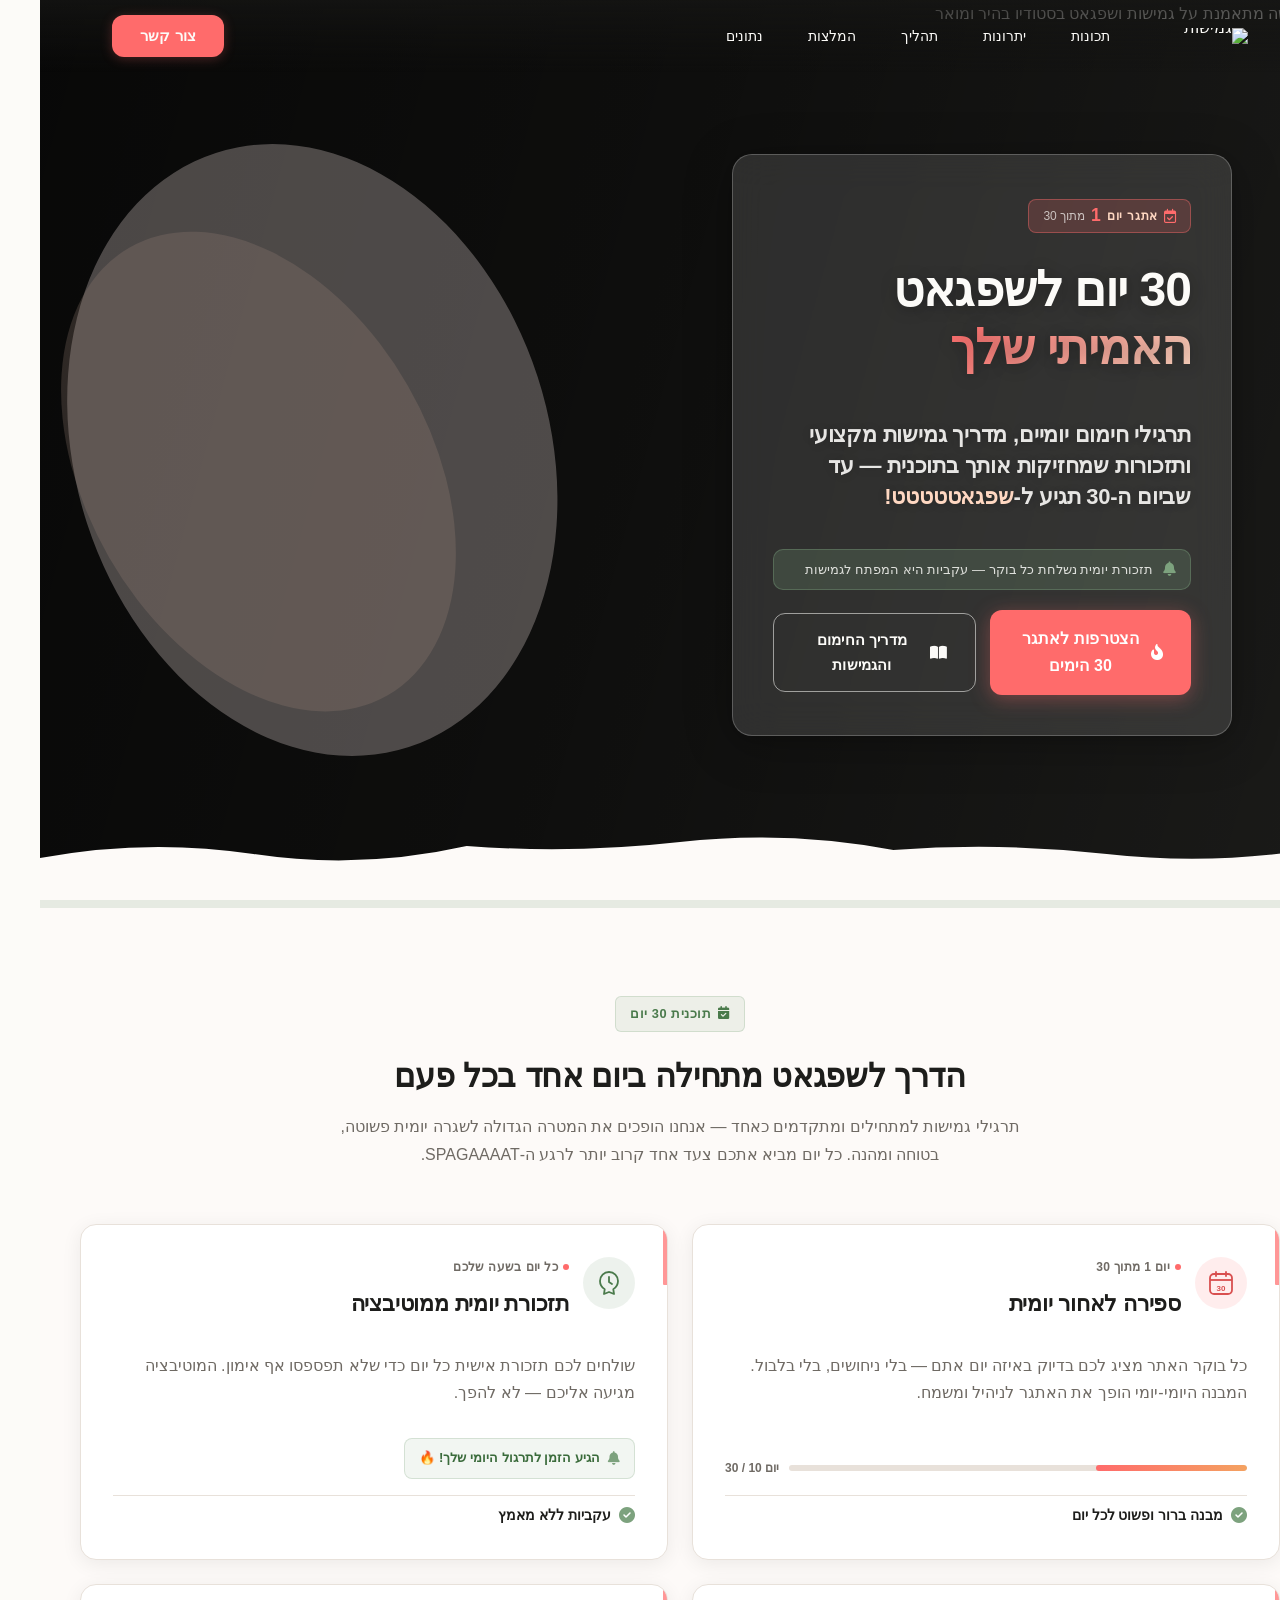
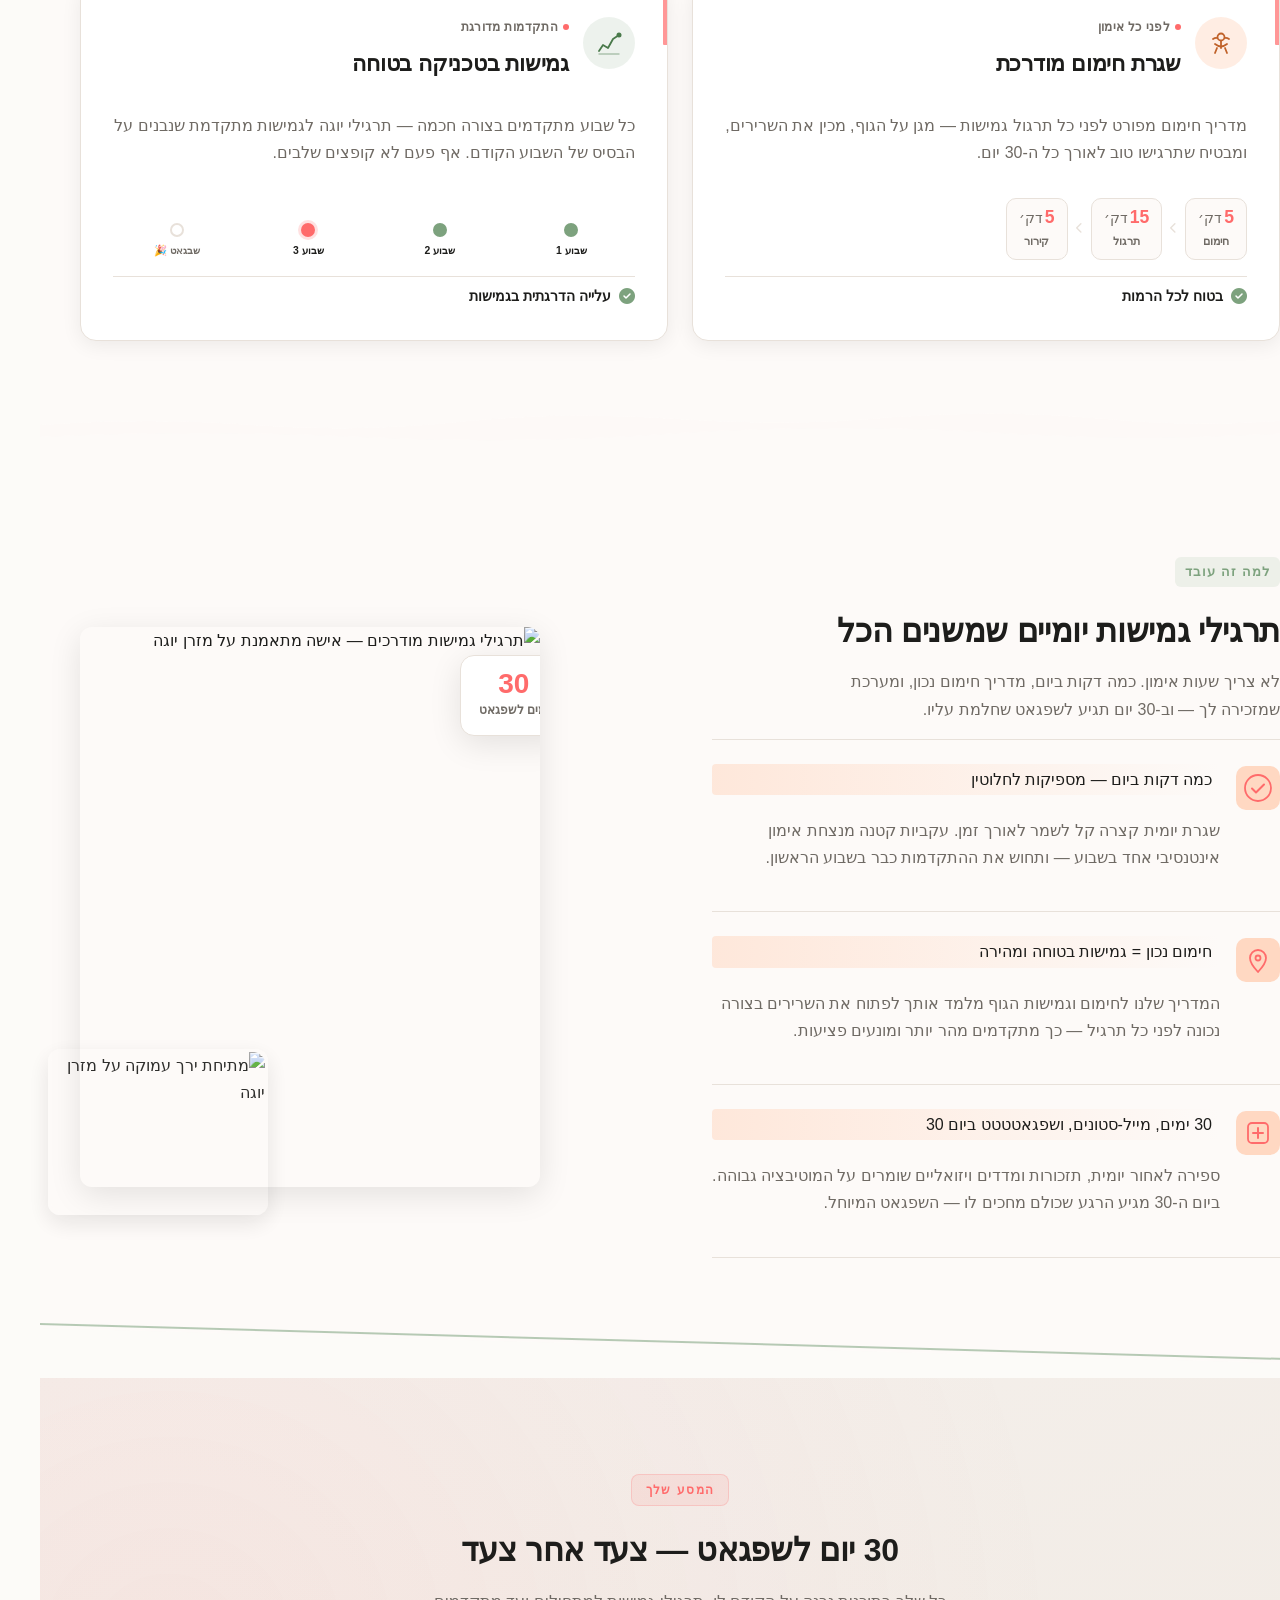
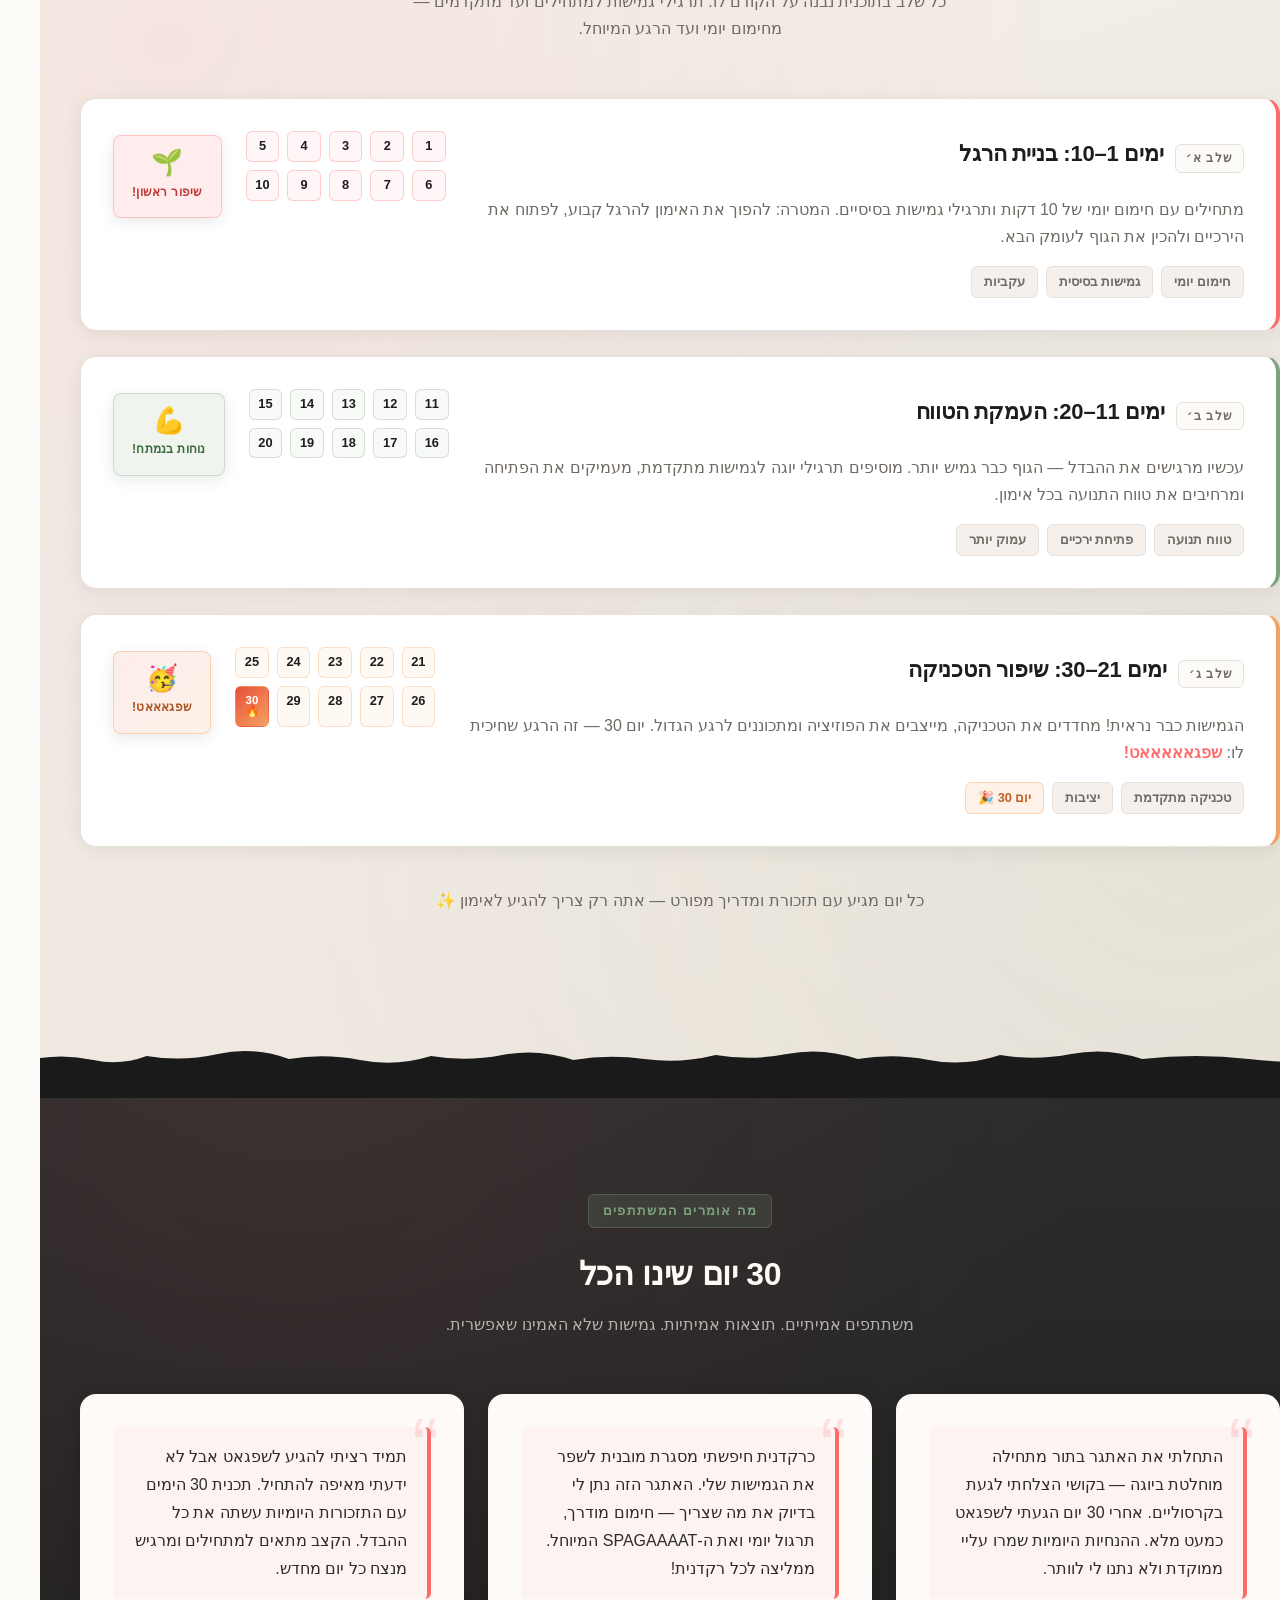
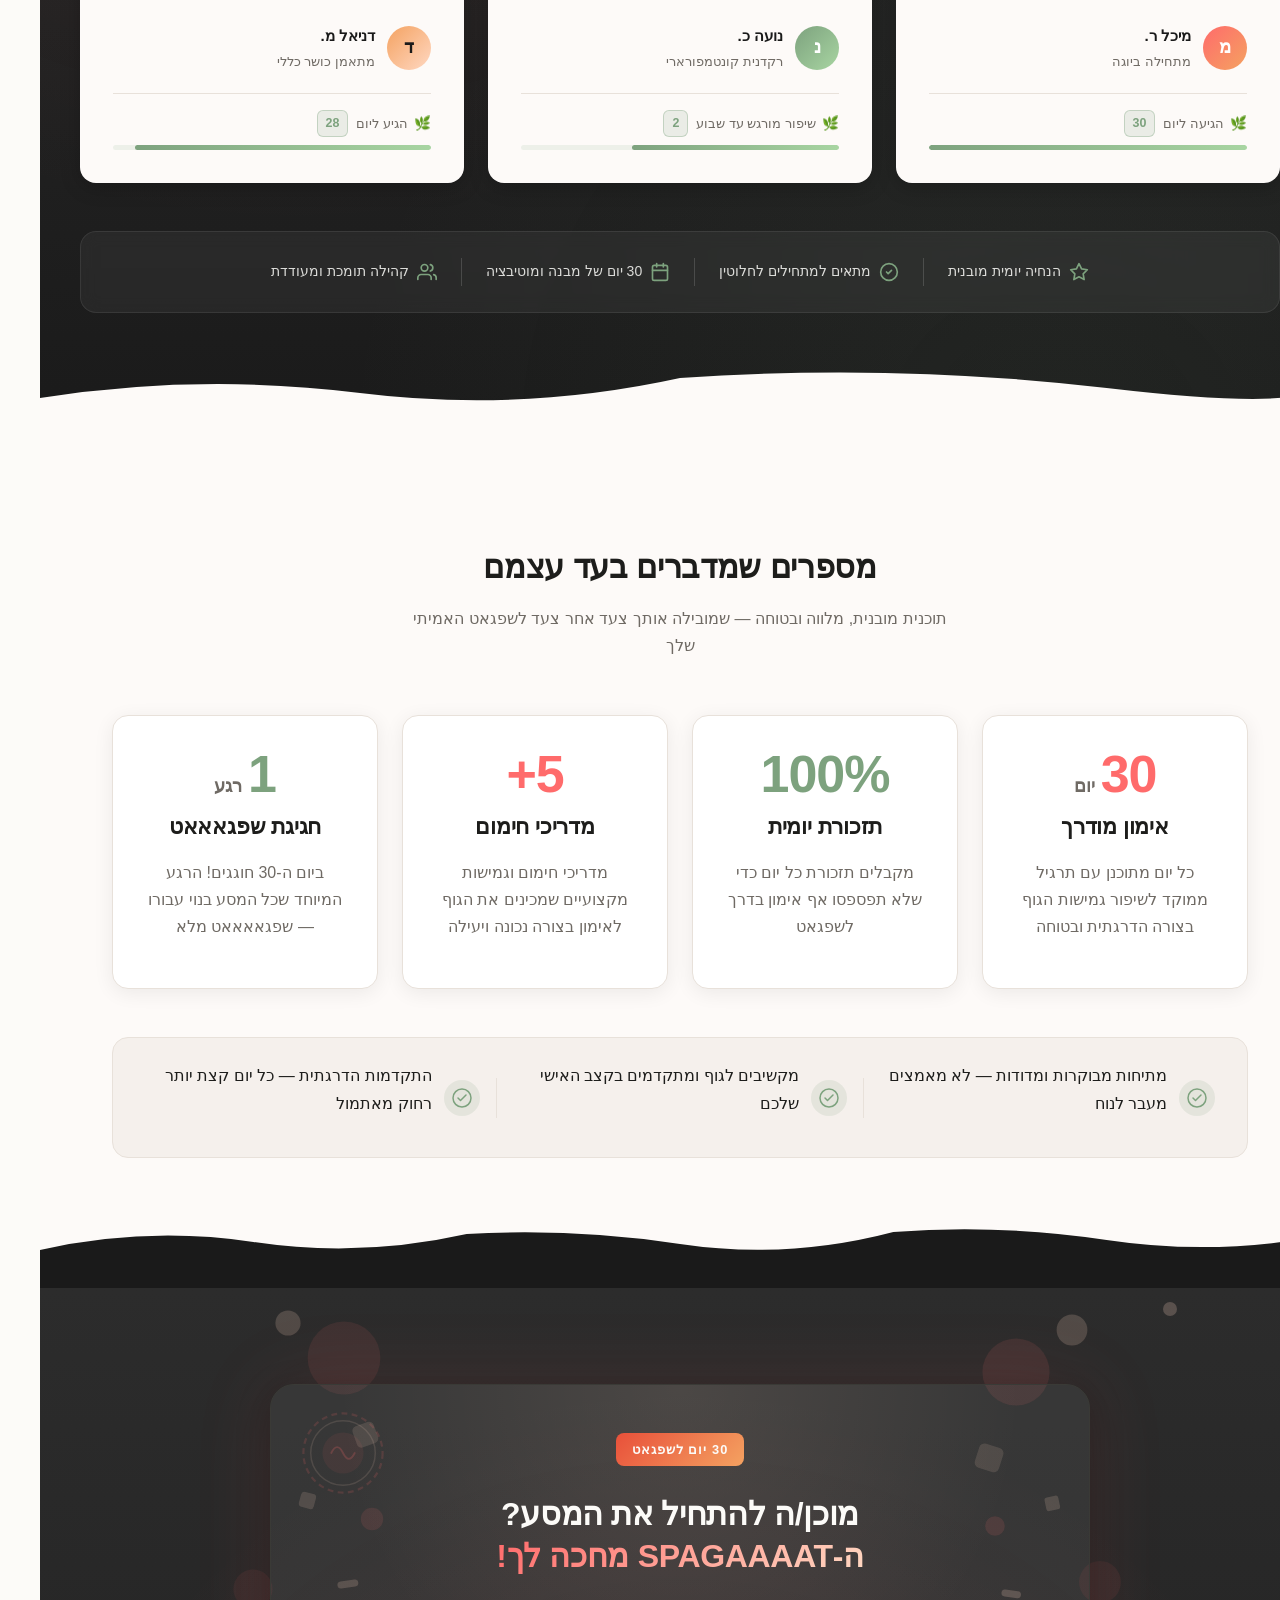
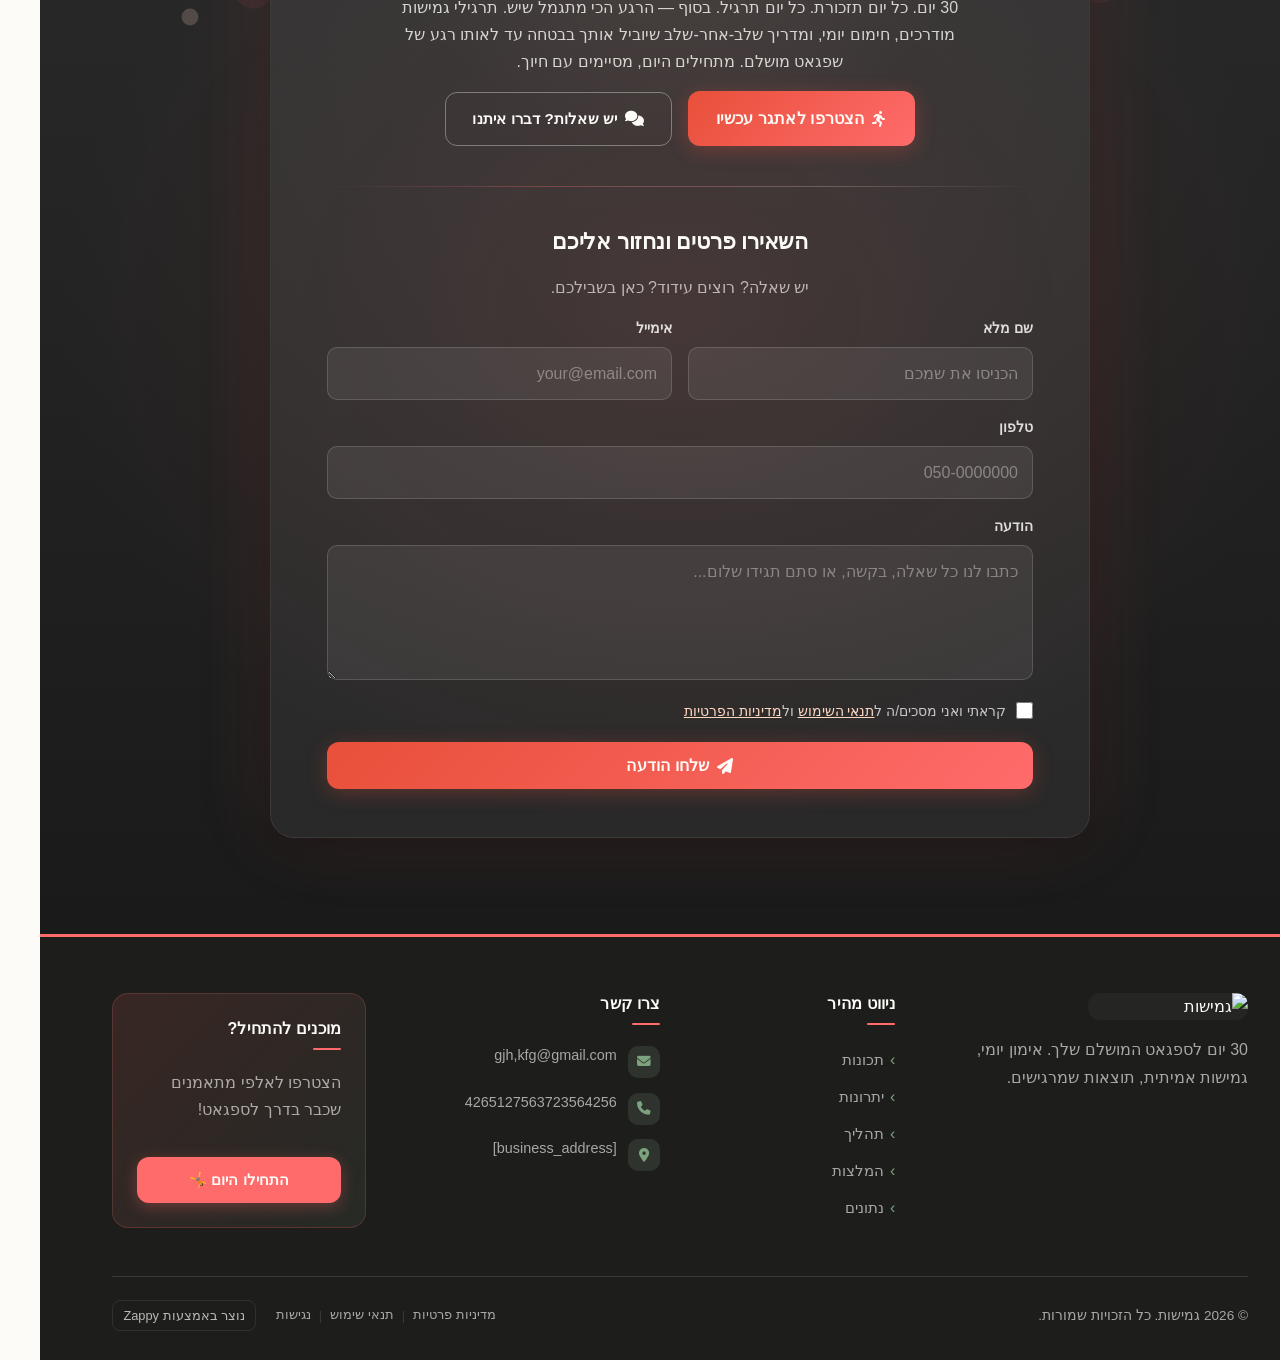
==== commit 1479502c: "Background sync: Progressive GitHub Sync" ====
--- a/index.html
+++ b/index.html
@@ -343,7 +343,7 @@
     </svg>
   </button>
 
-  <button class="phone-header-btn" data-phone="[business_phone]" aria-label="Call">
+  <button class="phone-header-btn" data-phone="4265127563723564256" aria-label="Call">
     <svg width="20" height="20" viewBox="0 0 24 24" fill="currentColor">
       <path d="M22 16.92v3a2 2 0 0 1-2.18 2 19.79 19.79 0 0 1-8.63-3.07 19.5 19.5 0 0 1-6-6 19.79 19.79 0 0 1-3.07-8.67A2 2 0 0 1 4.11 2h3a2 2 0 0 1 2 1.72 12.84 12.84 0 0 0 .7 2.81 2 2 0 0 1-.45 2.11L8.09 9.91a16 16 0 0 0 6 6l1.27-1.27a2 2 0 0 1 2.11-.45 12.84 12.84 0 0 0 2.81.7A2 2 0 0 1 22 16.92z"></path>
     </svg>
@@ -358,9 +358,7 @@
 
     
 
-    <div class="nav-cta-container">
-      <a href="#cta" class="nav-cta-btn">צור קשר</a>
-    </div>
+    <div class="nav-cta-container"><li class="nav-cta-item"><a href="#cta" class="nav-cta-btn">צור קשר</a></li></div>
   </div>
 </nav>
 <script>
@@ -746,7 +744,7 @@
         const phoneLinks = document.querySelectorAll('a[href^="tel:"]');
         const phoneNumber = phoneLinks.length > 0 
           ? phoneLinks[0].getAttribute('href').replace('tel:', '')
-          : '[business_phone]';
+          : '4265127563723564256';
         
         window.location.href = 'tel:' + phoneNumber;
         console.log('[Navbar] Phone button clicked');
@@ -875,7 +873,7 @@
     <div class="ifs-grid">
 
       <!-- Card 1: Countdown -->
-      <article class="ifs-card">
+      <article class="ifs-card" id="zappy-section-2">
         <div class="ifs-card-top">
           <div class="ifs-icon-circle ifs-icon-coral">
             <svg data-element-type="icon" data-icon-type="svg" width="28" height="28" viewBox="0 0 28 28" fill="none" xmlns="http://www.w3.org/2000/svg" aria-hidden="true">
@@ -904,7 +902,7 @@
       </article>
 
       <!-- Card 2: Daily Reminder -->
-      <article class="ifs-card">
+      <article class="ifs-card" id="zappy-section-3">
         <div class="ifs-card-top">
           <div class="ifs-icon-circle ifs-icon-sage">
             <svg data-element-type="icon" data-icon-type="svg" width="28" height="28" viewBox="0 0 28 28" fill="none" xmlns="http://www.w3.org/2000/svg" aria-hidden="true">
@@ -929,7 +927,7 @@
       </article>
 
       <!-- Card 3: Warm-up -->
-      <article class="ifs-card">
+      <article class="ifs-card" id="zappy-section-4">
         <div class="ifs-card-top">
           <div class="ifs-icon-circle ifs-icon-peach">
             <svg data-element-type="icon" data-icon-type="svg" width="28" height="28" viewBox="0 0 28 28" fill="none" xmlns="http://www.w3.org/2000/svg" aria-hidden="true">
@@ -961,7 +959,7 @@
       </article>
 
       <!-- Card 4: Flexibility Progression -->
-      <article class="ifs-card">
+      <article class="ifs-card" id="zappy-section-5">
         <div class="ifs-card-top">
           <div class="ifs-icon-circle ifs-icon-sage">
             <svg data-element-type="icon" data-icon-type="svg" width="28" height="28" viewBox="0 0 28 28" fill="none" xmlns="http://www.w3.org/2000/svg" aria-hidden="true">
@@ -1011,7 +1009,7 @@
       <p class="index-benefits-intro">לא צריך שעות אימון. כמה דקות ביום, מדריך חימום נכון, ומערכת שמזכירה לך — וב-30 יום תגיע לשפגאט שחלמת עליו.</p>
 
       <!-- Benefit Block 1 -->
-      <article class="index-benefit-block">
+      <article class="index-benefit-block" id="zappy-section-7">
         <div class="index-benefit-icon-wrap">
           <svg data-element-type="icon" data-icon-type="svg" width="28" height="28" viewBox="0 0 28 28" fill="none" xmlns="http://www.w3.org/2000/svg" aria-hidden="true">
             <circle cx="14" cy="14" r="13" stroke="currentColor" stroke-width="1.8"></circle>
@@ -1025,7 +1023,7 @@
       </article>
 
       <!-- Benefit Block 2 -->
-      <article class="index-benefit-block">
+      <article class="index-benefit-block" id="zappy-section-8">
         <div class="index-benefit-icon-wrap">
           <svg data-element-type="icon" data-icon-type="svg" width="28" height="28" viewBox="0 0 28 28" fill="none" xmlns="http://www.w3.org/2000/svg" aria-hidden="true">
             <path d="M14 4C9.582 4 6 7.582 6 12c0 5.5 8 14 8 14s8-8.5 8-14c0-4.418-3.582-8-8-8z" stroke="currentColor" stroke-width="1.8" stroke-linejoin="round"></path>
@@ -1039,7 +1037,7 @@
       </article>
 
       <!-- Benefit Block 3 -->
-      <article class="index-benefit-block">
+      <article class="index-benefit-block" id="zappy-section-9">
         <div class="index-benefit-icon-wrap">
           <svg data-element-type="icon" data-icon-type="svg" width="28" height="28" viewBox="0 0 28 28" fill="none" xmlns="http://www.w3.org/2000/svg" aria-hidden="true">
             <rect x="4" y="4" width="20" height="20" rx="4" stroke="currentColor" stroke-width="1.8"></rect>
@@ -1249,7 +1247,7 @@
     <div class="index-testimonials-grid">
 
       <!-- Card 1 -->
-      <article class="index-testimonials-card">
+      <article class="index-testimonials-card" id="zappy-section-12">
         <div class="index-testimonials-quote-mark" aria-hidden="true">“</div>
         <blockquote class="index-testimonials-quote">
           התחלתי את האתגר בתור מתחילה מוחלטת ביוגה — בקושי הצלחתי לגעת בקרסוליים. אחרי 30 יום הגעתי לשפגאט כמעט מלא. ההנחיות היומיות שמרו עליי ממוקדת ולא נתנו לי לוותר.
@@ -1276,7 +1274,7 @@
       </article>
 
       <!-- Card 2 -->
-      <article class="index-testimonials-card">
+      <article class="index-testimonials-card" id="zappy-section-13">
         <div class="index-testimonials-quote-mark" aria-hidden="true">“</div>
         <blockquote class="index-testimonials-quote">
           כרקדנית חיפשתי מסגרת מובנית לשפר את הגמישות שלי. האתגר הזה נתן לי בדיוק את מה שצריך — חימום מודרך, תרגול יומי ואת ה-SPAGAAAAT המיוחל. ממליצה לכל רקדנית!
@@ -1303,7 +1301,7 @@
       </article>
 
       <!-- Card 3 -->
-      <article class="index-testimonials-card">
+      <article class="index-testimonials-card" id="zappy-section-14">
         <div class="index-testimonials-quote-mark" aria-hidden="true">“</div>
         <blockquote class="index-testimonials-quote">
           תמיד רציתי להגיע לשפגאט אבל לא ידעתי מאיפה להתחיל. תכנית 30 הימים עם התזכורות היומיות עשתה את כל ההבדל. הקצב מתאים למתחילים ומרגיש מנצח כל יום מחדש.
@@ -1387,25 +1385,25 @@
     <!-- Stats Row -->
     <div class="index-stats-grid">
 
-      <article class="index-stat-card">
+      <article class="index-stat-card" id="zappy-section-16">
         <div class="index-stat-number"><span class="index-stat-numeral coral">30</span><span class="index-stat-unit">יום</span></div>
         <h3 class="index-stat-label">אימון מודרך</h3>
         <p class="index-stat-desc">כל יום מתוכנן עם תרגיל ממוקד לשיפור גמישות הגוף בצורה הדרגתית ובטוחה</p>
       </article>
 
-      <article class="index-stat-card">
+      <article class="index-stat-card" id="zappy-section-17">
         <div class="index-stat-number"><span class="index-stat-numeral sage">100%</span></div>
         <h3 class="index-stat-label">תזכורת יומית</h3>
         <p class="index-stat-desc">מקבלים תזכורת כל יום כדי שלא תפספסו אף אימון בדרך לשפגאט</p>
       </article>
 
-      <article class="index-stat-card">
+      <article class="index-stat-card" id="zappy-section-18">
         <div class="index-stat-number"><span class="index-stat-numeral coral">5+</span></div>
         <h3 class="index-stat-label">מדריכי חימום</h3>
         <p class="index-stat-desc">מדריכי חימום וגמישות מקצועיים שמכינים את הגוף לאימון בצורה נכונה ויעילה</p>
       </article>
 
-      <article class="index-stat-card">
+      <article class="index-stat-card" id="zappy-section-19">
         <div class="index-stat-number"><span class="index-stat-numeral sage">1</span><span class="index-stat-unit">רגע</span></div>
         <h3 class="index-stat-label">חגיגת שפגאאאט</h3>
         <p class="index-stat-desc">ביום ה-30 חוגגים! הרגע המיוחד שכל המסע בנוי עבורו — שפגאאאאט מלא</p>
@@ -1467,7 +1465,7 @@
 
 <section id="cta" class="index-cta-section" data-layout-spec="בית-cta" dir="rtl">
   <!-- Decorative abstract confetti/stamp motifs -->
-  <div class="index-cta-section__bg-decoration" aria-hidden="true">
+  <div class="index-cta-section__bg-decoration" aria-hidden="true" id="zappy-section-21">
     <svg data-no-icon-edit="true" aria-hidden="true" viewBox="0 0 600 500" fill="none" xmlns="http://www.w3.org/2000/svg" class="index-cta-section__deco-svg index-cta-section__deco-svg--left">
       <circle cx="80" cy="120" r="48" fill="#FF6B6B" opacity="0.10"></circle>
       <circle cx="160" cy="60" r="22" fill="#FFD8C2" opacity="0.18"></circle>
@@ -1490,10 +1488,10 @@
     </svg>
   </div>
 
-  <div class="index-cta-section__container">
-    <div class="index-cta-section__panel">
+  <div class="index-cta-section__container" id="zappy-section-22">
+    <div class="index-cta-section__panel" id="zappy-section-23">
       <!-- Planner stamp motif (abstract shapes) -->
-      <div class="index-cta-section__stamp-motif" aria-hidden="true">
+      <div class="index-cta-section__stamp-motif" aria-hidden="true" id="zappy-section-24">
         <svg data-no-icon-edit="true" aria-hidden="true" viewBox="0 0 120 120" fill="none" xmlns="http://www.w3.org/2000/svg">
           <circle cx="60" cy="60" r="54" stroke="#FF6B6B" stroke-width="3" stroke-dasharray="8 6" opacity="0.22"></circle>
           <circle cx="60" cy="60" r="44" stroke="#FFD8C2" stroke-width="2" opacity="0.18"></circle>
@@ -1503,12 +1501,12 @@
       </div>
 
       <!-- Main CTA content -->
-      <div class="index-cta-section__content">
-        <div class="index-cta-section__badge">30 יום לשפגאט</div>
+      <div class="index-cta-section__content" id="zappy-section-25">
+        <div class="index-cta-section__badge" id="zappy-section-26">30 יום לשפגאט</div>
         <h2 class="index-cta-section__heading">מוכן/ה להתחיל את המסע?<br><span class="index-cta-section__heading-highlight">ה-SPAGAAAAT מחכה לך!</span></h2>
         <p class="index-cta-section__desc">30 יום. כל יום תזכורת. כל יום תרגיל. בסוף — הרגע הכי מתגמל שיש. תרגילי גמישות מודרכים, חימום יומי, ומדריך שלב-אחר-שלב שיוביל אותך בבטחה עד לאותו רגע של שפגאט מושלם. מתחילים היום, מסיימים עם חיוך.</p>
 
-        <div class="index-cta-section__ctas">
+        <div class="index-cta-section__ctas" id="zappy-section-27">
           <a href="#join" class="index-cta-section__btn-primary">
             <i class="fa-solid fa-person-running"></i>
             הצטרפו לאתגר עכשיו
@@ -1521,28 +1519,28 @@
       </div>
 
       <!-- Divider -->
-      <div class="index-cta-section__divider" aria-hidden="true"></div>
+      <div class="index-cta-section__divider" aria-hidden="true" id="zappy-section-28"></div>
 
       <!-- Contact Form -->
       <div class="index-cta-section__form-area" id="contact">
         <h3 class="index-cta-section__form-title">השאירו פרטים ונחזור אליכם</h3>
         <p class="index-cta-section__form-subtitle">יש שאלה? רוצים עידוד? כאן בשבילכם.</p>
         <form class="contact-form index-cta-section__form" novalidate="">
-          <div class="index-cta-section__form-row">
-            <div class="index-cta-section__form-group">
+          <div class="index-cta-section__form-row" id="zappy-section-30">
+            <div class="index-cta-section__form-group" id="zappy-section-31">
               <label for="cta-name" class="index-cta-section__label">שם מלא</label>
               <input type="text" id="cta-name" name="name" class="index-cta-section__input" placeholder="הכניסו את שמכם" required="">
             </div>
-            <div class="index-cta-section__form-group">
+            <div class="index-cta-section__form-group" id="zappy-section-32">
               <label for="cta-email" class="index-cta-section__label">אימייל</label>
               <input type="email" id="cta-email" name="email" class="index-cta-section__input" placeholder="your@email.com" required="">
             </div>
           </div>
-          <div class="index-cta-section__form-group">
+          <div class="index-cta-section__form-group" id="zappy-section-33">
             <label for="cta-phone" class="index-cta-section__label">טלפון</label>
             <input type="tel" id="cta-phone" name="phone" class="index-cta-section__input" placeholder="050-0000000">
           </div>
-          <div class="index-cta-section__form-group">
+          <div class="index-cta-section__form-group" id="zappy-section-34">
             <label for="cta-message" class="index-cta-section__label">הודעה</label>
             <textarea id="cta-message" name="message" class="index-cta-section__input index-cta-section__textarea" placeholder="כתבו לנו כל שאלה, בקשה, או סתם תגידו שלום..." rows="4"></textarea>
           </div>
@@ -1563,7 +1561,7 @@
 </section>
   </main>
   
-  <footer class="site-footer"><div class="footer-container"><div class="footer-top"><div class="footer-col footer-brand"><img src="/assets/logo.webp" alt="גמישות" class="logo"><p class="footer-tagline">30 יום לספגאט המושלם שלך. אימון יומי, גמישות אמיתית, תוצאות שמרגישים.</p><div class="footer-social"><a href="[facebook_handle]" aria-label="Facebook"><i class="fab fa-facebook-f"></i></a><a href="[instagram_handle]" aria-label="Instagram"><i class="fab fa-instagram"></i></a><a href="[whatsapp_handle]" aria-label="WhatsApp"><i class="fab fa-whatsapp"></i></a></div></div><div class="footer-col footer-links"><h4 class="footer-heading">ניווט מהיר</h4><ul class="footer-nav"><li><a href="#features">תכונות</a></li><li><a href="#benefits">יתרונות</a></li><li><a href="#process">תהליך</a></li><li><a href="#testimonials">המלצות</a></li><li><a href="#stats">נתונים</a></li></ul></div><div class="footer-col footer-contact-col"><h4 class="footer-heading">צרו קשר</h4><ul class="footer-contact"><li><span class="contact-icon"><i class="fas fa-envelope"></i></span><span class="contact-text"><a href="mailto:[business_email]">[business_email]</a></span></li><li><span class="contact-icon"><i class="fas fa-phone"></i></span><span class="contact-text"><a href="tel:[business_phone]">[business_phone]</a></span></li><li><a href="/"><span class="contact-icon"><i class="fas fa-map-marker-alt"></i></span><span class="contact-text">[business_address]</span></a></li></ul></div><div class="footer-col footer-cta-col"><h4 class="footer-heading">מוכנים להתחיל?</h4><p class="footer-cta-text">הצטרפו לאלפי מתאמנים שכבר בדרך לספגאט!</p><a href="#process" class="footer-cta-btn">התחילו היום 🤸</a></div></div><div class="footer-bottom"><div class="footer-bottom-left"><span class="footer-copyright">© 2026 גמישות. כל הזכויות שמורות.</span></div><div class="footer-bottom-right"><nav class="footer-legal"><a href="/privacy">מדיניות פרטיות</a><span class="footer-divider">|</span><a href="/terms">תנאי שימוש</a><span class="footer-divider">|</span><a href="/accessibility">נגישות</a></nav><a href="https://zappy5.com" target="_blank" class="zappy-attribution">נוצר באמצעות Zappy</a></div></div></div></footer>
+  <footer class="site-footer"><div class="footer-container"><div class="footer-top"><div class="footer-col footer-brand"><img src="/assets/logo.webp" alt="גמישות" class="logo"><p class="footer-tagline">30 יום לספגאט המושלם שלך. אימון יומי, גמישות אמיתית, תוצאות שמרגישים.</p><div class="footer-social"><a href="#" aria-label="Facebook" style="display:none !important;"><i class="fab fa-facebook-f"></i></a><a href="#" aria-label="Instagram" style="display:none !important;"><i class="fab fa-instagram"></i></a><a href="#" aria-label="WhatsApp" style="display:none !important;"><i class="fab fa-whatsapp"></i></a></div></div><div class="footer-col footer-links"><h4 class="footer-heading">ניווט מהיר</h4><ul class="footer-nav"><li><a href="#features">תכונות</a></li><li><a href="#benefits">יתרונות</a></li><li><a href="#process">תהליך</a></li><li><a href="#testimonials">המלצות</a></li><li><a href="#stats">נתונים</a></li></ul></div><div class="footer-col footer-contact-col"><h4 class="footer-heading">צרו קשר</h4><ul class="footer-contact"><li><span class="contact-icon"><i class="fas fa-envelope"></i></span><span class="contact-text"><a href="mailto:gjh,kfg@gmail.com">gjh,kfg@gmail.com</a></span></li><li><span class="contact-icon"><i class="fas fa-phone"></i></span><span class="contact-text"><a href="tel:4265127563723564256">4265127563723564256</a></span></li><li><a href="/"><span class="contact-icon"><i class="fas fa-map-marker-alt"></i></span><span class="contact-text">[business_address]</span></a></li></ul></div><div class="footer-col footer-cta-col"><h4 class="footer-heading">מוכנים להתחיל?</h4><p class="footer-cta-text">הצטרפו לאלפי מתאמנים שכבר בדרך לספגאט!</p><a href="#process" class="footer-cta-btn">התחילו היום 🤸</a></div></div><div class="footer-bottom"><div class="footer-bottom-left"><span class="footer-copyright">© 2026 גמישות. כל הזכויות שמורות.</span></div><div class="footer-bottom-right"><nav class="footer-legal"><a href="/privacy">מדיניות פרטיות</a><span class="footer-divider">|</span><a href="/terms">תנאי שימוש</a><span class="footer-divider">|</span><a href="/accessibility">נגישות</a></nav><a href="https://zappy5.com" target="_blank" class="zappy-attribution">נוצר באמצעות Zappy</a></div></div></div></footer>
   
   <a href="https://wa.me/[whatsapp_handle]" class="whatsapp-float" aria-label="WhatsApp">
     <i class="fab fa-whatsapp"></i>
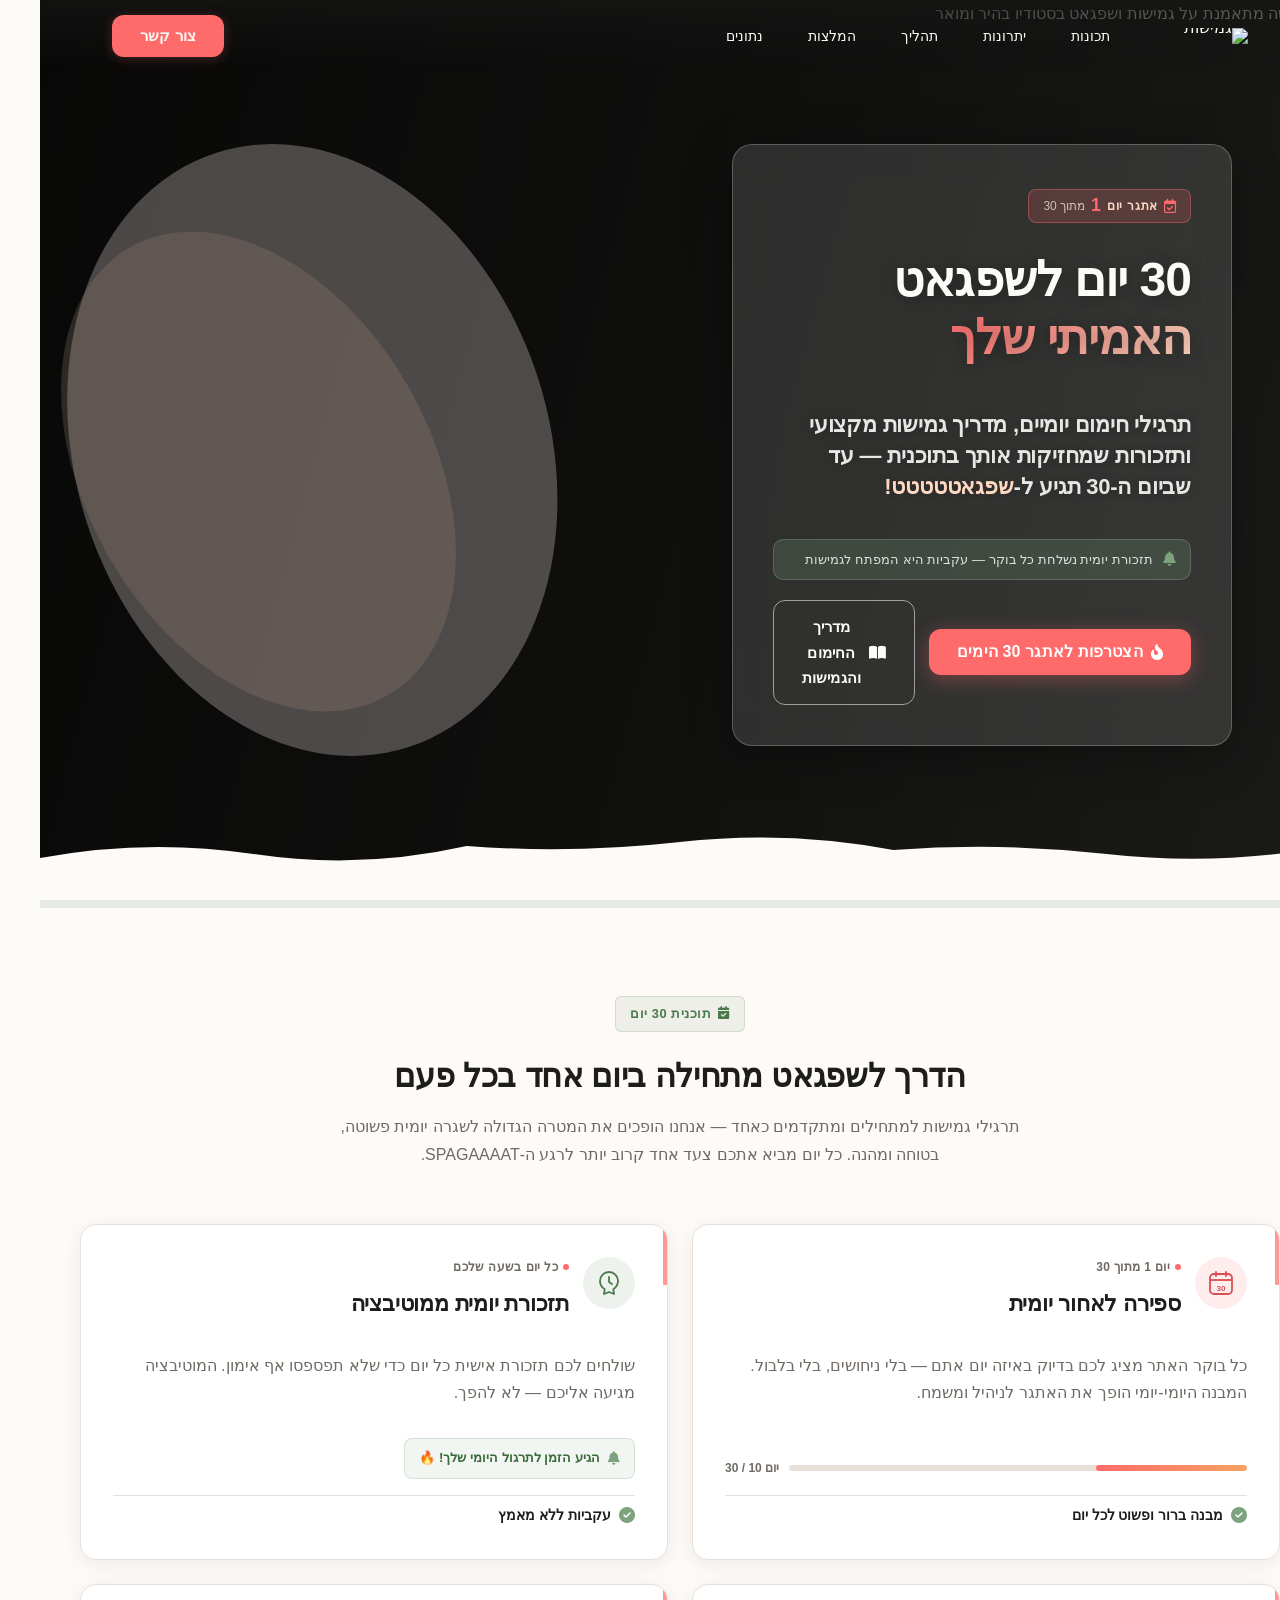
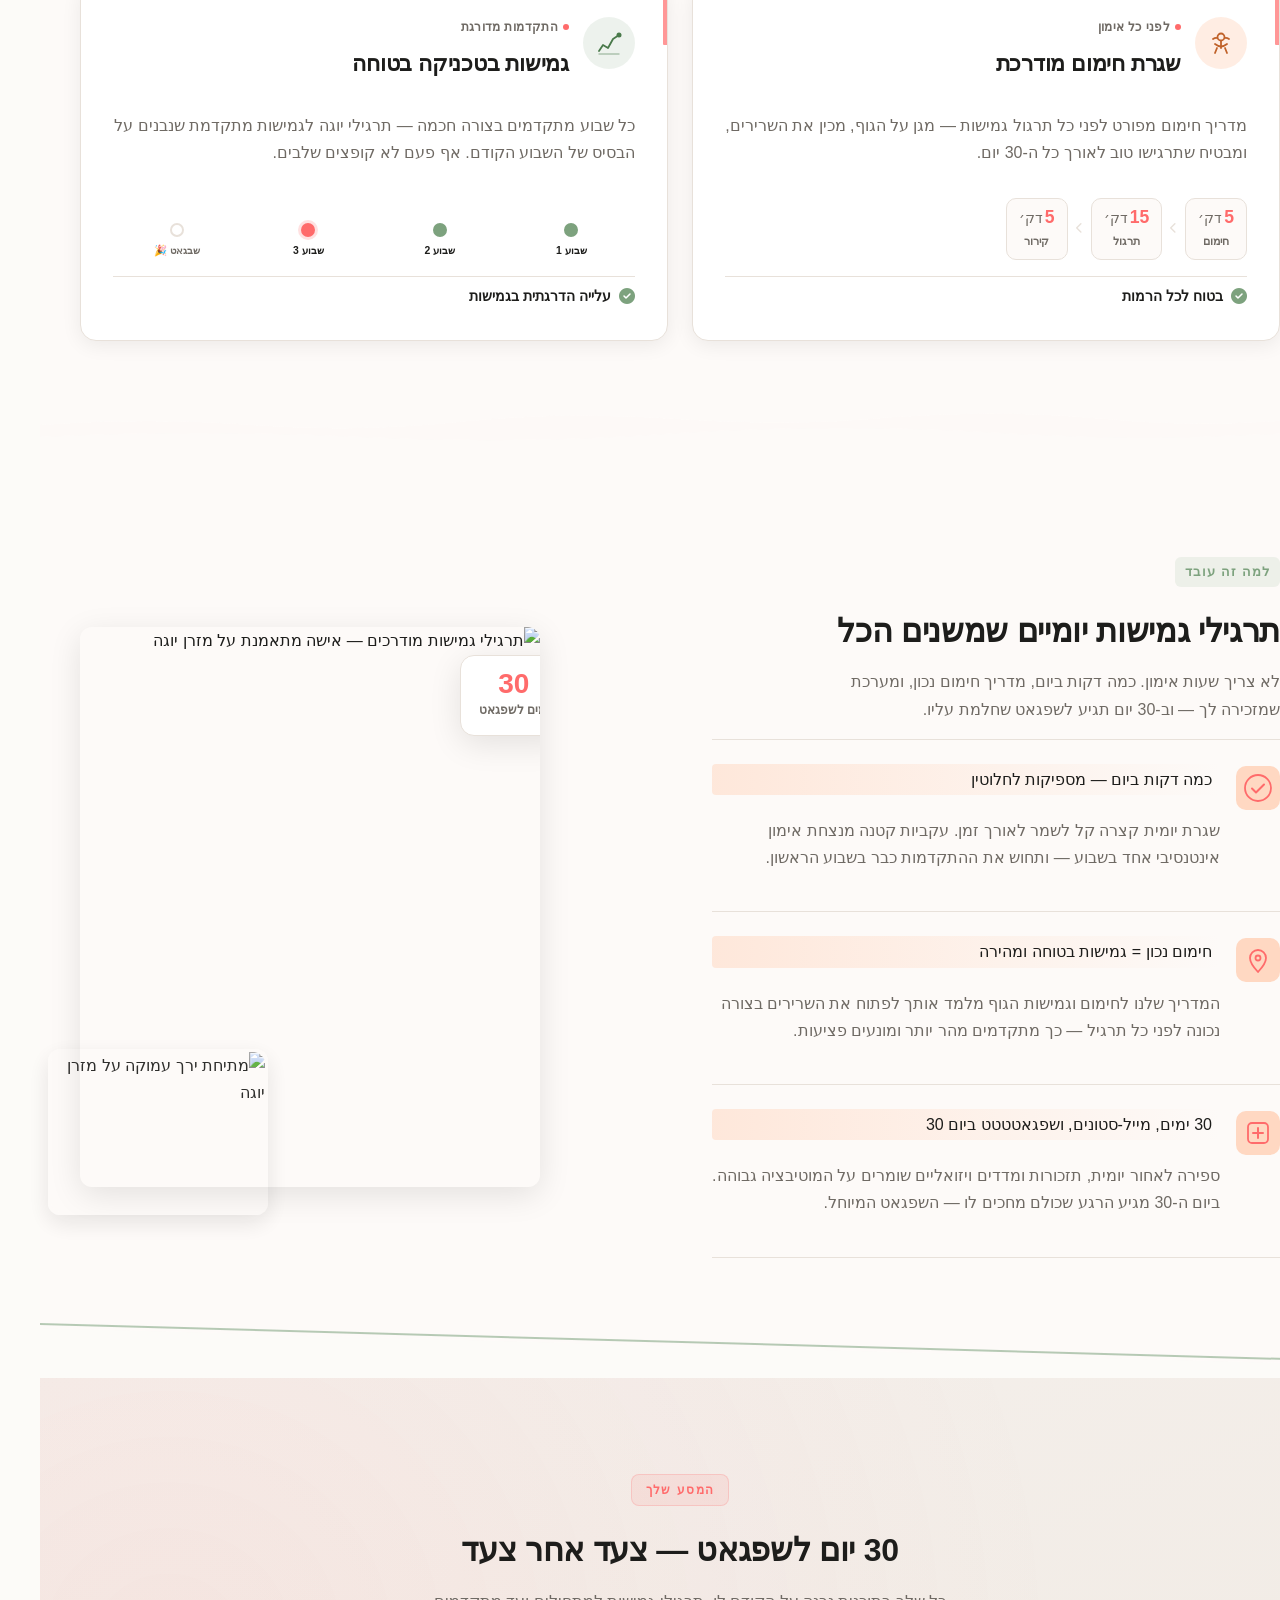
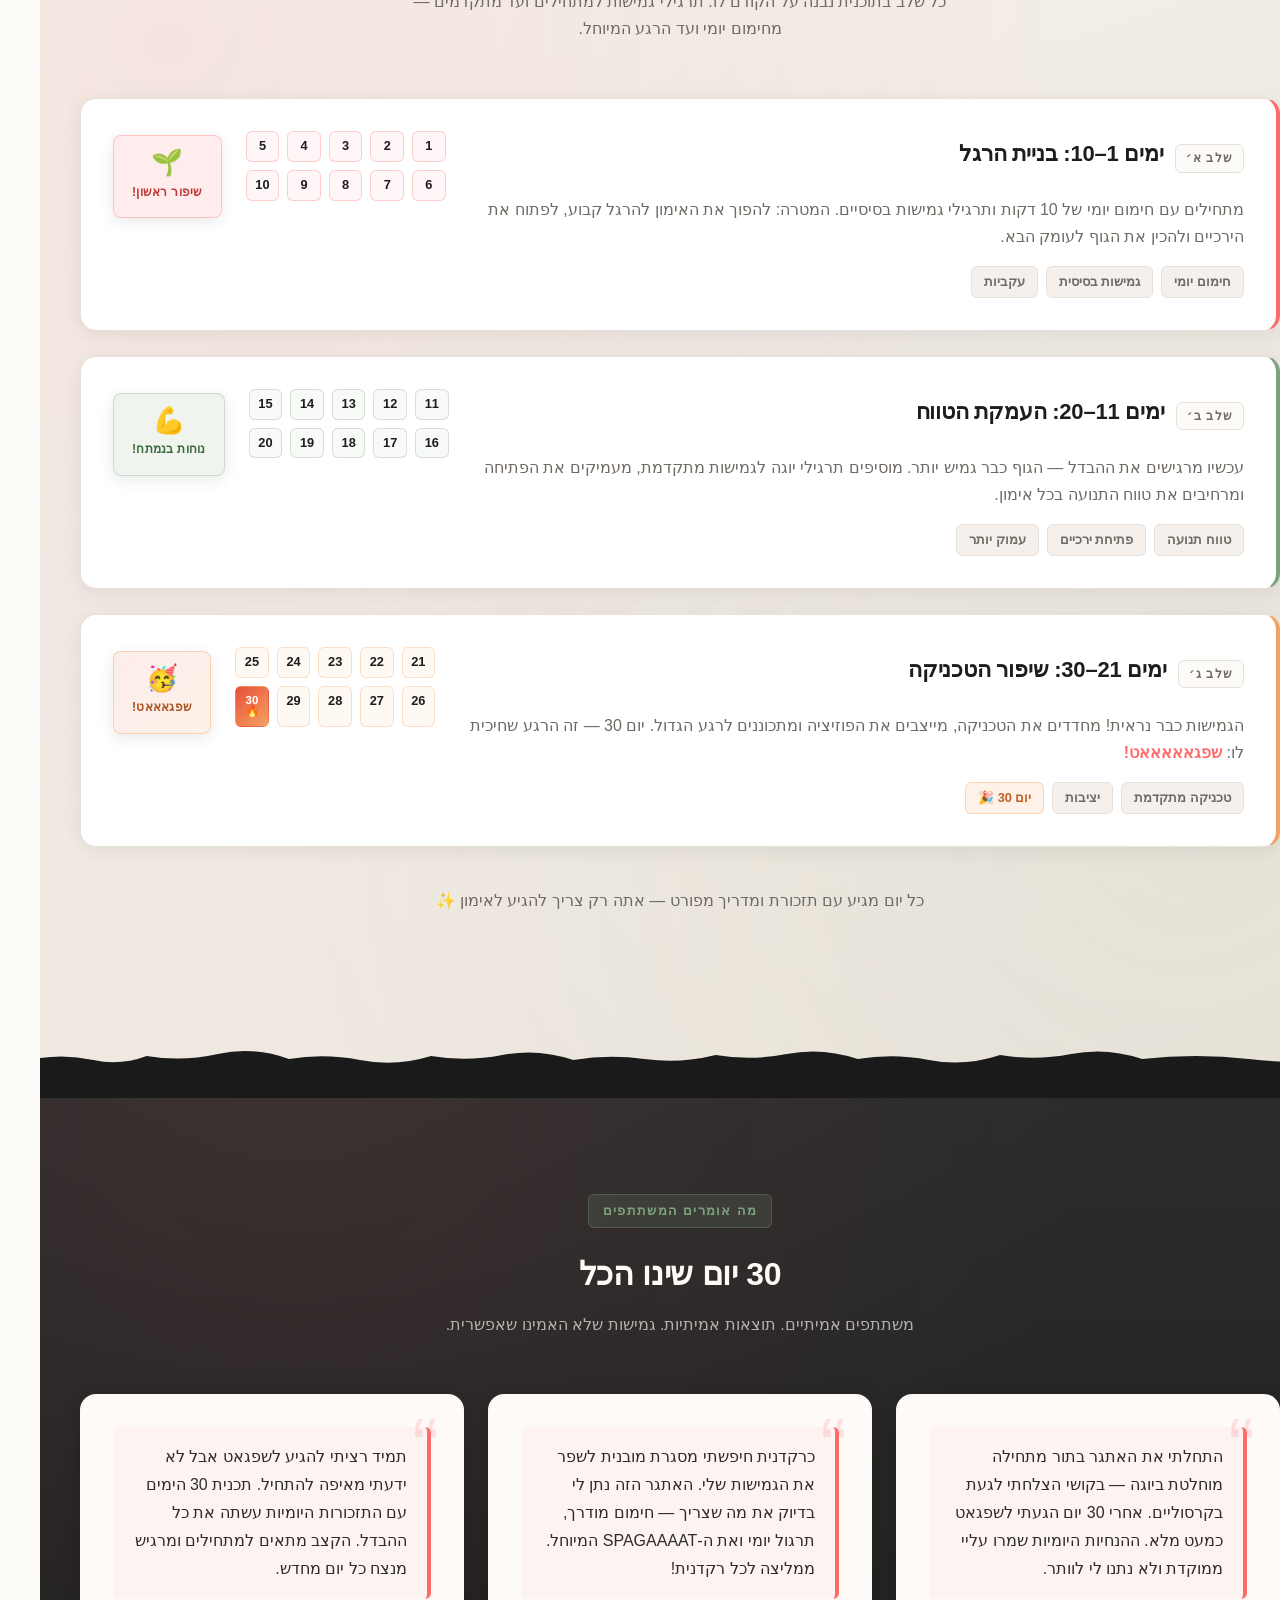
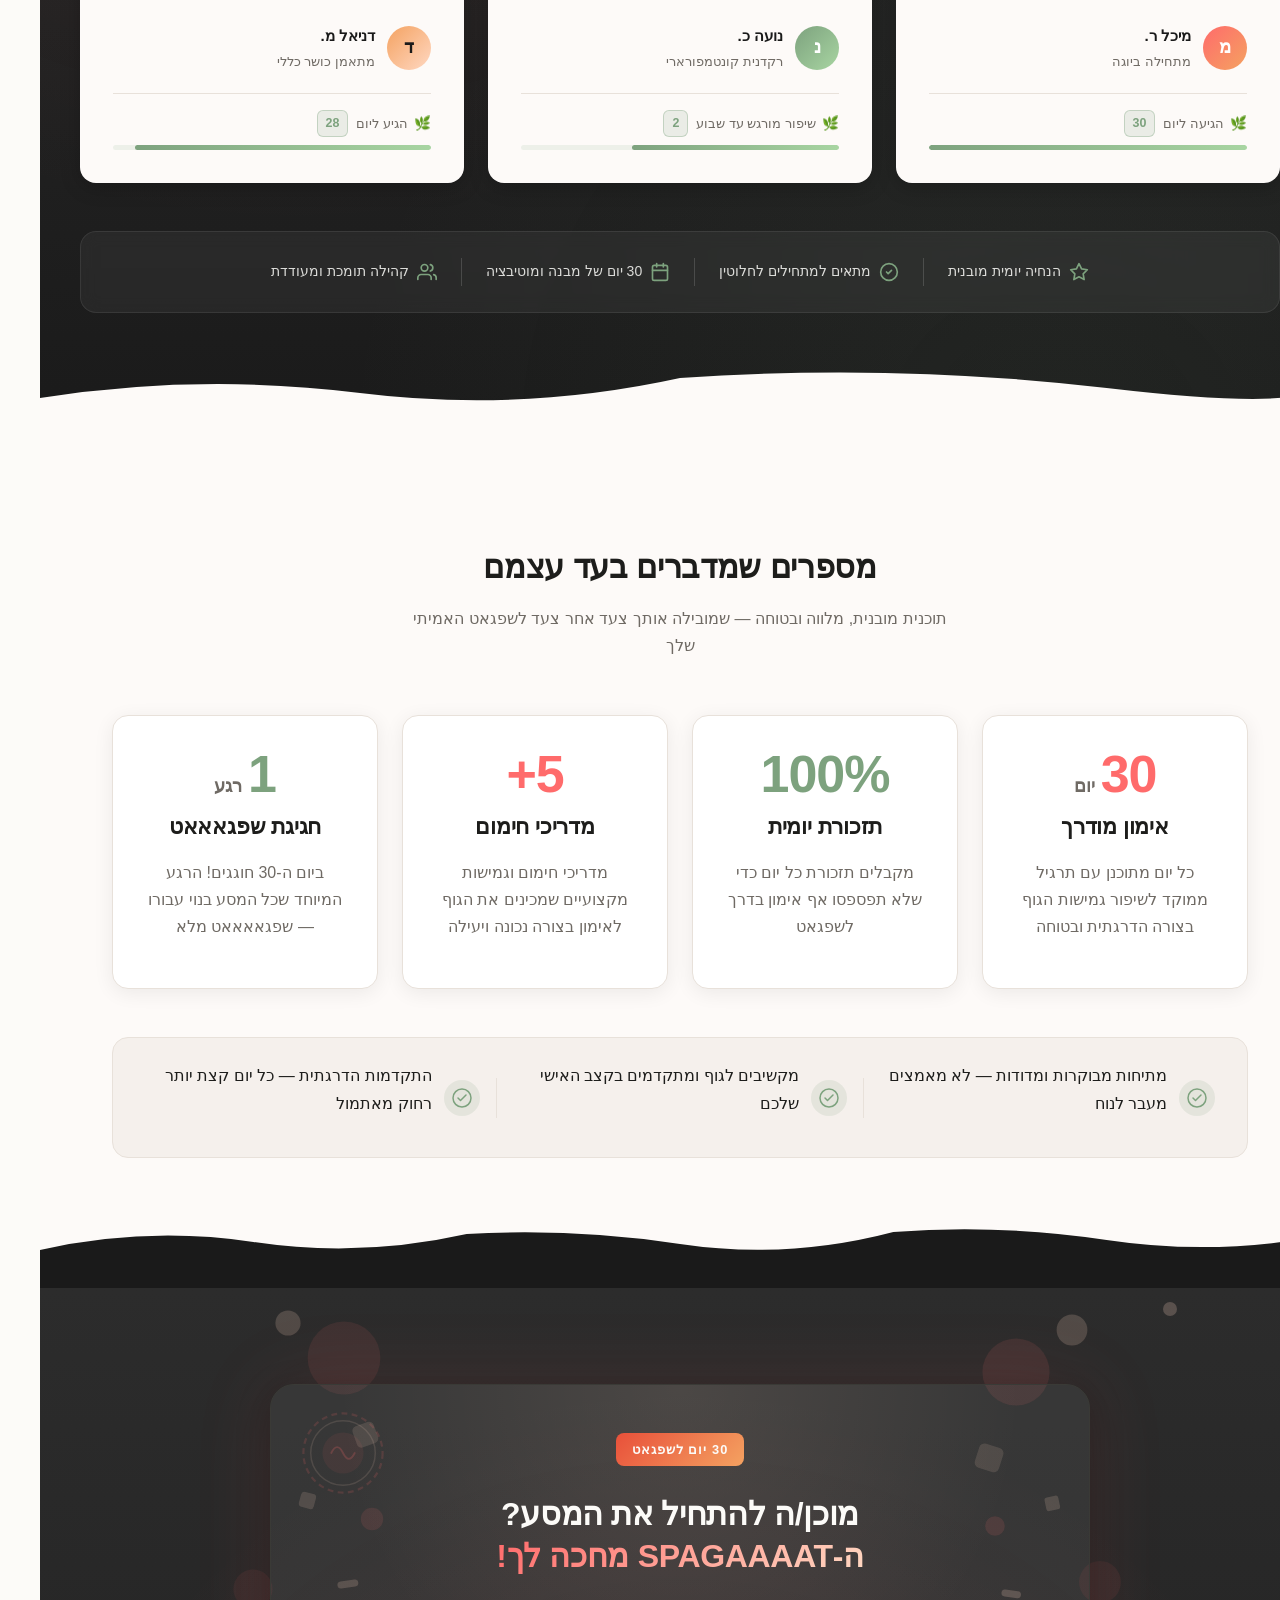
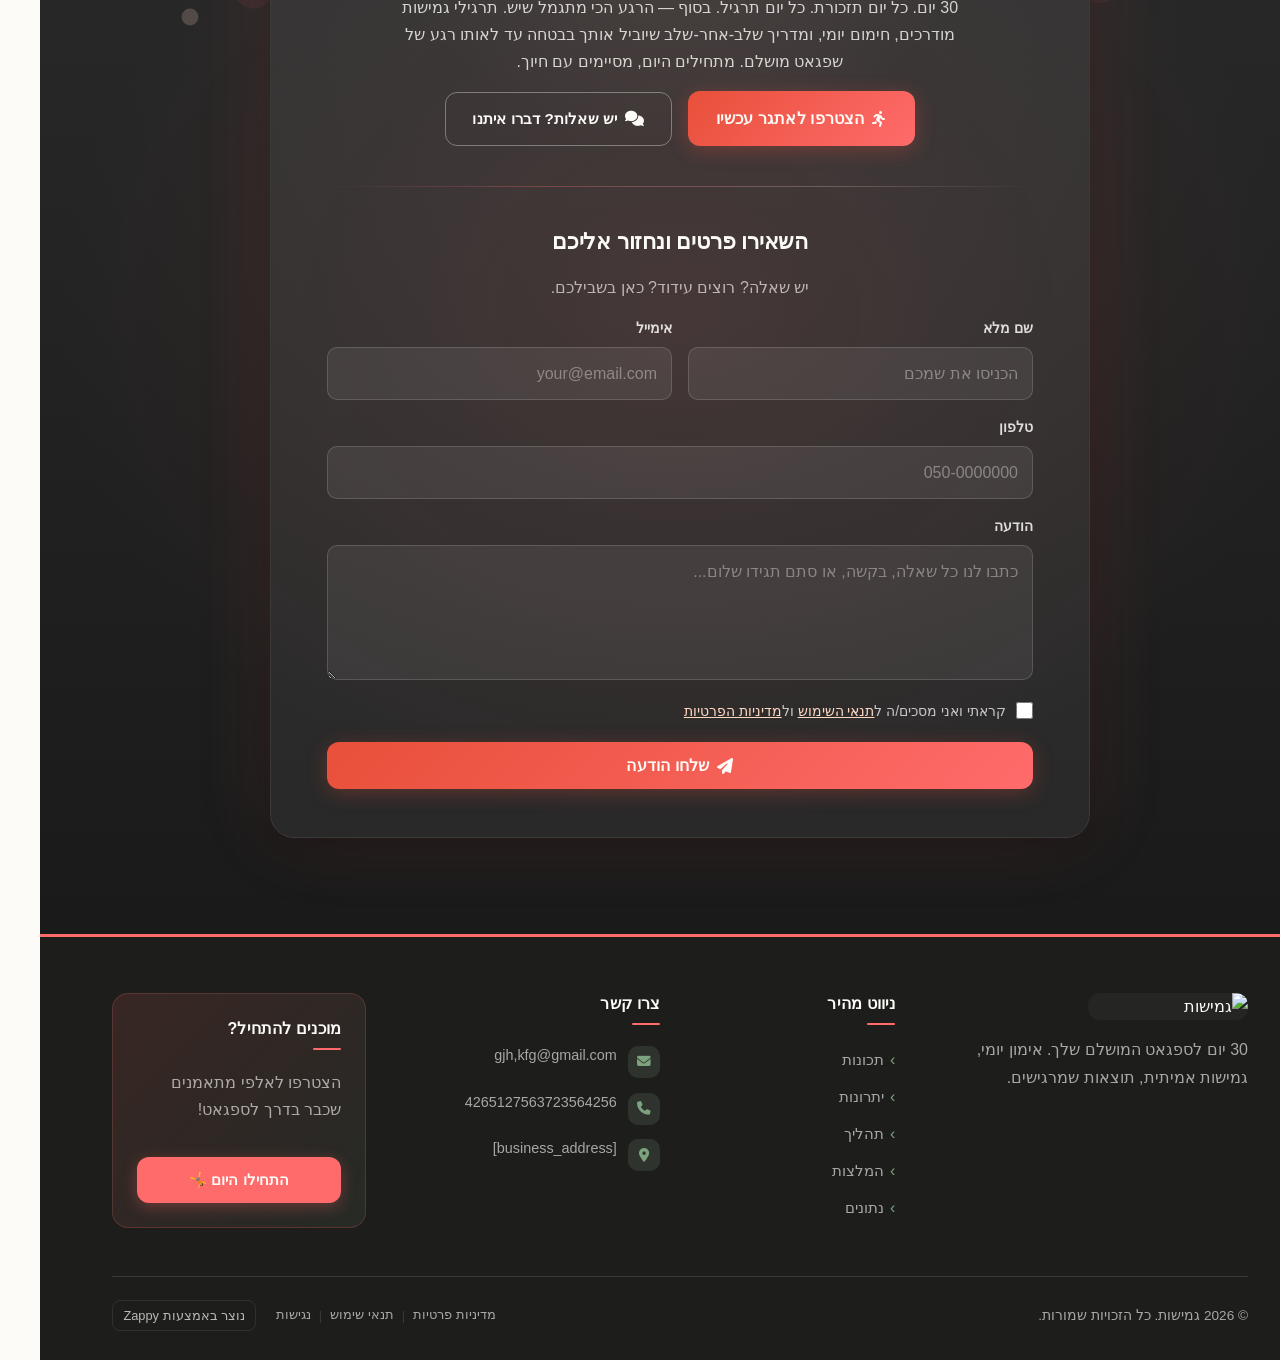
==== commit b9843b89: "Incremental sync: 1 page(s) — update_text" ====
--- a/index.html
+++ b/index.html
@@ -794,7 +794,7 @@
     <section id="hero" class="index-hero-section" data-layout-spec="בית-hero" dir="rtl" data-hero-type="fullscreen-scrim">
   <!-- Background Image -->
   <div class="index-hero-bg">
-    <img data-hero-bg="true" data-placeholder="index-hero-image-1" data-context="Bright natural-light yoga and stretching studio with warm wooden floors, large windows letting in golden morning light, a young woman in athletic wear performing a deep flexibility pose (low lunge or straddle stretch) on a colorful yoga mat, lush green plants in the background, airy and optimistic wellness atmosphere" width="1200" height="700" src="/assets/site-index-hero-image-1.webp" alt="אישה מתאמנת על גמישות ושפגאט בסטודיו בהיר ומואר">
+    <img data-hero-bg="true" data-placeholder="index-hero-image-1" data-context="Bright natural-light yoga and stretching studio with warm wooden floors, large windows letting in golden morning light, a young woman in athletic wear performing a deep flexibility pose (low lunge or straddle stretch) on a colorful yoga mat, lush green plants in the background, airy and optimistic wellness atmosphere" width="1200" height="700" src="/assets/site-index-hero-image-1.webp" alt="אישה מתאמנת על גמישות ושפגאט בסטודיו בהיר ומואר" data-hero-background="true" data-element-type="image" data-element-id="img-1777485710809-e1aox8gji">
   </div>
 
   <!-- Scrim Overlay -->
@@ -814,7 +814,7 @@
 
       <!-- Day Chip -->
       <div class="index-hero-day-chip">
-        <span class="index-hero-chip-icon"><i class="fa-regular fa-calendar-check"></i></span>
+        <span class="index-hero-chip-icon"><i class="fa-regular fa-calendar-check" data-element-type="icon" data-element-id="icon-1777485710808-3kdcug2fz" data-icon-type="fontawesome"></i></span>
         <span class="index-hero-chip-label">אתגר יום</span>
         <span class="index-hero-chip-number">1</span>
         <span class="index-hero-chip-of">מתוך 30</span>
@@ -827,18 +827,18 @@
       <h3 class="index-hero-subtitle">תרגילי חימום יומיים, מדריך גמישות מקצועי ותזכורות שמחזיקות אותך בתוכנית — עד שביום ה-30 תגיע ל-<strong>שפגאטטטטט!</strong></h3>
 
       <!-- Reminder Strip -->
-      <div class="index-hero-reminder-strip">
-        <span class="index-hero-reminder-icon" aria-hidden="true"><i class="fa-solid fa-bell"></i></span>
+      <div class="index-hero-reminder-strip" style="">
+        <span class="index-hero-reminder-icon" aria-hidden="true"><i class="fa-solid fa-bell" data-element-type="icon" data-element-id="icon-1777485710808-l791u3n54" data-icon-type="fontawesome" style="cursor: pointer;"></i></span>
         <span class="index-hero-reminder-text">תזכורת יומית נשלחת כל בוקר — עקביות היא המפתח לגמישות</span>
       </div>
 
       <!-- CTAs -->
       <div class="index-hero-ctas">
-        <a href="#join" class="index-hero-btn-primary">
+        <a href="#join" class="index-hero-btn-primary btn btn-primary" data-element-type="button" data-element-id="btn-1777485710805-3bkcby836" data-native-element="true" style="border-color: var(--primary-color, var(--primary, #8B0000)) !important; color: rgb(255, 255, 255) !important; outline: none; background-color: var(--primary-color, var(--primary, #8B0000)) !important; background-image: none !important;">
           <i class="fa-solid fa-fire-flame-curved"></i>
           הצטרפות לאתגר 30 הימים
         </a>
-        <a href="#guide" class="index-hero-btn-secondary">
+        <a href="#guide" class="index-hero-btn-secondary" data-element-type="button" data-element-id="btn-1777485710805-vckjbexkh" data-native-element="true">
           <i class="fa-solid fa-book-open"></i>
           מדריך החימום והגמישות
         </a>
